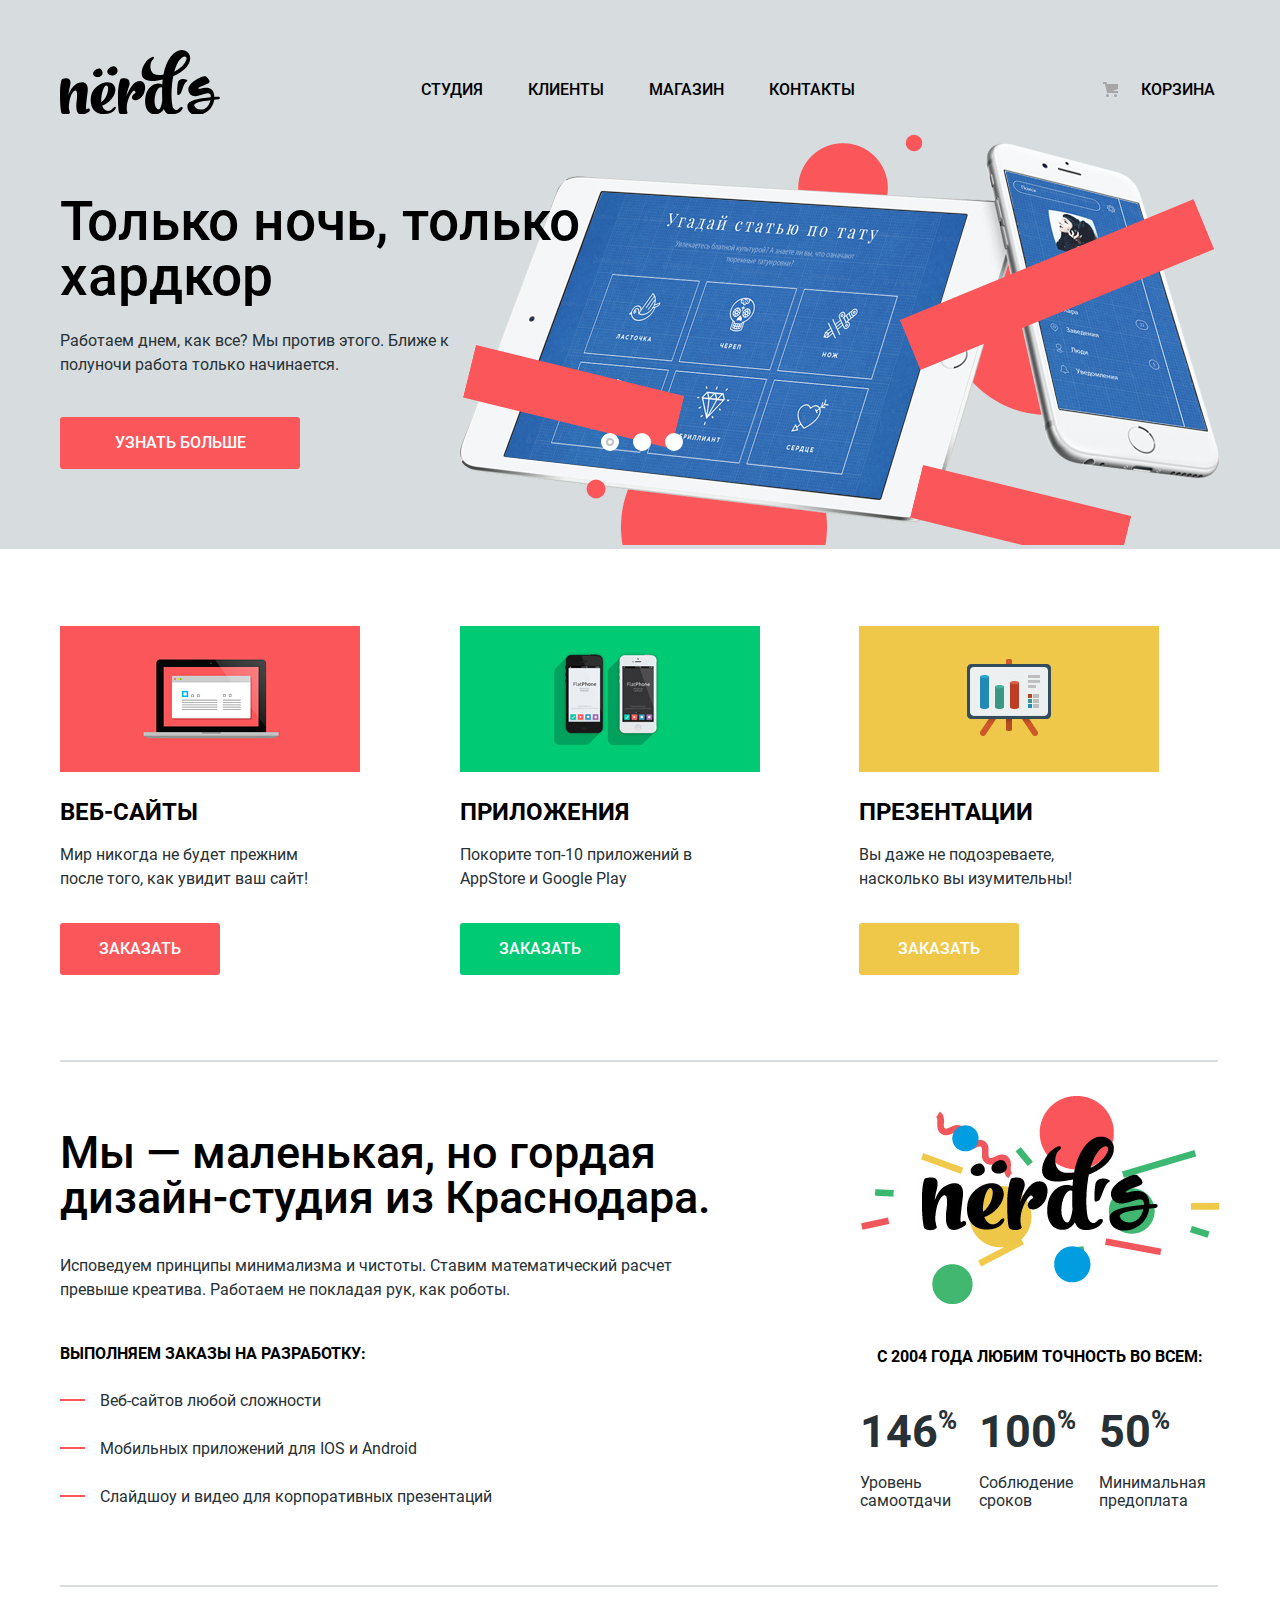
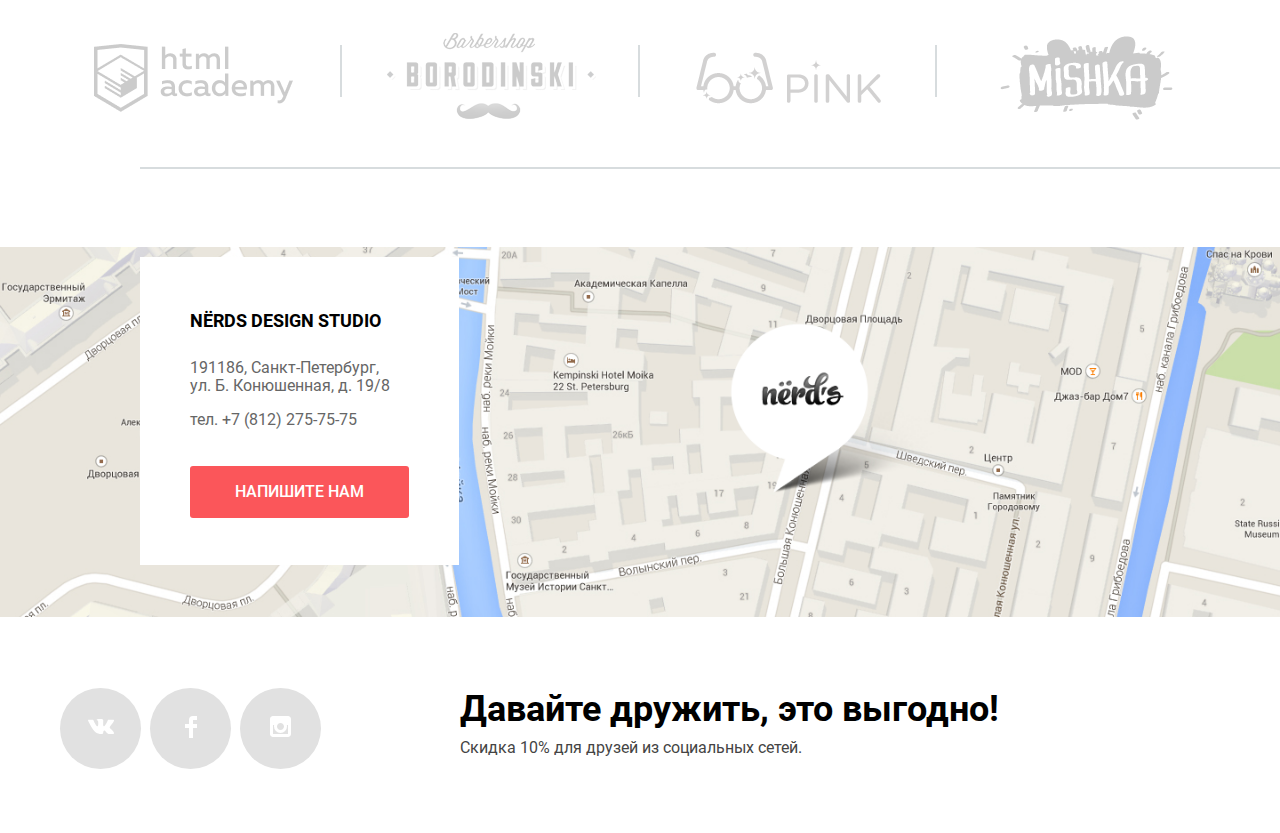
==== index.html @ 42f821b5 "141020" ====
<!DOCTYPE html>
<html class="page" lang="ru">

<head>
  <meta charset="utf-8">
  <meta name="viewport" content="width=device-width, initial-scale=1">
  <title>HTML Academy: Nerds</title>
  <link href="css/normalize.css" rel="stylesheet">
  <link href="css/style.css" rel="stylesheet">
</head>

<body>
  <div class="page-body">
    <header class="main-header">
      <nav class="main-navigation">
        <a class="logo">
          <svg width="160" height="66" xmlns="http://www.w3.org/2000/svg">
            <g>
              <title>background</title>
              <rect fill="none" id="canvas_background" height="402" width="582" y="-1" x="-1" />
            </g>
            <g>
              <title>Layer 1</title>
              <path id="svg_1" fill="black"
                d="m48.031,24.783c3.651,3.974 11.616,0.375 9.031,-4.922c-1.726,-3.556 -4.312,-2.731 -6.158,-1.82c-3.696,1.779 -4.395,5.047 -2.873,6.742zm-5.926,-2.781c2.376,4.866 -4.937,8.171 -8.292,4.521c-1.398,-1.555 -0.755,-4.56 2.636,-6.193c1.697,-0.836 4.073,-1.596 5.656,1.672zm115.831,28.372c-1.221,0.1592 -2.494,0.2685 -3.715,0.3734l-0.042,0.0036l0,0.056c-2.415,17.364 -26.188,20.231 -26.779,6.599c-0.269,-6.167 11.593,-7.95 23.398,-9.088c0.209,-5.4068 -3.565,-4.1946 -8.15,-2.7221c-4.819,1.5478 -10.533,3.3831 -13.458,-1.8789c-5.019,-9.025 14.632,-17.938 16.728,-16.102c6.353,5.5616 3.482,6.5913 -1.191,8.2674l-0.188,0.0676c-9.49,3.41 -5.791,4.107 -4.511,3.726c7.569,-2.253 14.366,-1.04 14.312,8.317c0.615,-0.0511 1.217,-0.0905 1.814,-0.1296l0,0c0.653,-0.0427 1.298,-0.085 1.943,-0.1414c2.306,-0.215 2.467,2.435 -0.161,2.652zm-7.514,0.756c-9.124,1.028 -17.013,2.436 -16.153,5.355c1.716,5.573 13.577,6.818 16.153,-5.355zm-32.632,-16.9c-0.815,5.65 -0.794,11.651 -0.112,11.688c0.334,0.019 2.304,-0.346 2.939,-1.507c0.609,-1.1176 1.177,-2.6567 1.771,-4.27l0,-0.0001l0,0l0,-0.0001l0,-0.0001l0,-0.0001l0,-0.0001c1.198,-3.2498 2.507,-6.8008 4.495,-7.8165c2.842,-1.451 -8.088,-5.045 -9.093,1.906zm-88.907,28.436c-7.919,5.338 -14.219,4.159 -12.212,-10.848c1.45,-10.904 -0.948,-11.521 -3.122,-9.442c-2.845,2.697 -4.628,9.723 -4.684,16.412c0.25823,1.6071 0.59328,3.2009 1.004,4.776c0.334,1.63 -4.907,3.315 -7.974,1.011c-1.058,-0.785 -1.895,-8.71 -1.895,-19.444c0,-8.824 1.171,-14.895 2.23,-15.175c8.029,-2.191 9.312,1.348 7.583,7.981c-0.68763,2.5973 -1.15429,5.2481 -1.395,7.924c1.673,-4.664 4.071,-8.485 6.803,-10.173c7.416,-4.664 13.605,-2.473 12.434,6.801c-2.007,16.58 -2.174,18.827 -0.39,17.535c2.231,-1.574 3.68,1.238 1.618,2.642zm12.883,2.476c5.41,0.619 11.041,-1.068 13.216,-4.552c1.839,-2.923 0.334,-3.935 -1.785,-1.575c-4.46,5.116 -9.088,2.811 -11.039,-2.36l0.502,-0.168c9.422,-3.766 15.332,-13.994 11.597,-19.783c-5.131,-7.981 -21.188,-0.844 -23.196,10.341c-1.84,10.341 2.955,17.254 10.705,18.097zm-0.389,-11.97c5.855,-4.159 7.806,-13.32 6.189,-15.905c-1.728,-2.697 -5.074,1.517 -6.245,11.746c-0.111,1.461 -0.111,2.865 0.056,4.159zm35.748,-2.121c2.063,-0.675 4.369,-2.552 5.966,-5.059c0.447,-0.703 0.823,-1.335 1.339,-2.98c-0.0625,0.1991 -0.0385,0.1084 0.0209,-0.1167c0.1079,-0.409 0.333,-1.2618 0.3691,-1.6243c0,-0.056 0.056,-0.339 0.112,-0.449c1.225,-6.857 -3.011,-10.736 -8.867,-7.813c-3.289,1.629 -7.359,7.813 -9.812,14.501c0.613,-3.598 1.672,-7.026 2.843,-10.399c2.007,-5.957 -1.728,-8.992 -8.14,-7.249c-1.06,0.281 -3.011,8.093 -3.011,16.917c0,10.734 0.558,16.916 1.617,17.704c3.066,2.36 8.53,0.618 7.973,-0.956c-0.2161,-0.5979 -0.3796,-1.1986 -0.5424,-1.7967l-0.0156,-0.0573c0,-0.169 0,-0.338 -0.055,-0.506c-1.061,-6.971 3.011,-16.635 6.356,-19.221c0.892,-0.731 2.118,-0.225 2.286,1.686c-2.732,1.349 -3.624,3.71 -3.624,4.721c0,2.754 2.787,3.428 5.185,2.698z"
                clip-rule="evenodd" fill-rule="evenodd" />
              <path id="svg_2" fill="black"
                d="m113.207,27.161c-0.481,2.4929 -0.853,5.0056 -1.115,7.531c-1.059,10.06 -0.612,18.996 0.613,22.986c0.726,2.137 3.457,4.946 6.078,2.023c2.843,-3.203 5.967,-1.349 2.174,2.416c-2.34,2.305 -6.689,3.878 -11.039,3.428c-3.123,-0.393 -5.018,-2.415 -6.134,-5.505c-0.444,0.898 -0.947,1.685 -1.56,2.302c-2.119,2.193 -4.6851,3.43 -7.9741,3.092c-6.637,-0.73 -10.538,-7.923 -8.699,-18.153c1.952,-10.791 11.3191,-14.725 16.7281,-11.857c0.112,-1.349 0.223,-2.699 0.335,-4.104c0.027,-0.1405 0.041,-0.281 0.055,-0.4215c0.014,-0.1405 0.027,-0.281 0.055,-0.4215c-1.645,0.3617 -3.3,0.6805 -4.9621,0.956c-23.975,3.99 -15.722,-15.569 -9.868,-20.683c6.6361,-5.733 7.36,-1.855 5.297,-0.562c-3.68,2.36 -5.297,15.905 5.241,15.905c1.7291,0 3.3461,-0.112 4.9621,-0.281c3.291,-18.322 13.271,-27.203 21.356,-24.28c8.976,3.26 8.029,17.535 -11.543,25.629zm-10.928,24.393c-0.224,-3.542 -0.224,-7.532 -0.167,-11.636c0,-0.2604 0.015,-0.5206 0.029,-0.7731c0.014,-0.2381 0.027,-0.4695 0.027,-0.6879c-3.3461,-1.518 -6.6351,3.653 -7.4731,10.792c-0.946,8.373 2.7881,12.813 4.908,10.791c1.6171,-1.631 2.4531,-6.803 2.6761,-8.486zm24.086,-43.165c-1.784,-2.642 -8.307,0.562 -12.098,14.332c9.535,-4.554 13.326,-12.422 12.098,-14.332z"
                clip-rule="evenodd" fill-rule="evenodd" />
            </g>
          </svg>
        </a>
        <ul class="site-navigation">
          <li>
            <a href="#" class="main-menu-items current-page">Студия</a>
          </li>
          <li>
            <a href="" class="main-menu-items">Клиенты</a>
          </li>
          <li>
            <a href="inner.html" class="main-menu-items">Магазин</a>
          </li>
          <li>
            <a href="" class="main-menu-items">Контакты</a>
          </li>
          <li>
            <a href="" class="main-menu-items cart">Корзина</a>
          </li>
        </ul>
      </nav>
    </header>
    <main>
      <div class="main-wrapper">
        <div class="width-wrapper">
          <h1 class="visually-hidden">Дизайн-студия Nerd's</h1>

          <section class="slider">
            <ul class="slider-list">
              <li class="slide expensive">
                <h2 class="visually-hidden">Принципы работы</h2>
                <p class="principles">Долго, дорого, скрупулезно.</p>
                <p class="tagline slide-tagline">Математически выверенный дизайн для&nbsp;вашего&nbsp;сайта&nbsp;или мобильного приложения.</p>
                <a href="" class="about-company-btn">Узнать больше</a>
              </li>
              <li class="slide math">
                <h2 class="visually-hidden">Принципы работы</h2>
                <p class="principles">Любим математику как никто другой</p>
                <p class="tagline slide-tagline">Никакого креатива, только математические формулы для расчета идеальных пропорций</p>
                <a href="" class="about-company-btn">Узнать больше</a>
              </li>
              <li class="slide hardcore slide-current">
                <h2 class="visually-hidden">Принципы работы</h2>
                <p class="principles">Только ночь, только хардкор</p>
                <p class="tagline slide-tagline">Работаем днем, как все? Мы против этого. Ближе к полуночи работа только начинается.</p>
                <a href="" class="about-company-btn">Узнать больше</a>
              </li>
            </ul>
            <div class="slider-controls">
              <button class="current" type="button" aria-label="Первый слайд"></button>
              <button type="button" aria-label="Второй слайд"></button>
              <button type="button" aria-label="Третий слайд"></button>
            </div>
          </section>
          <!-- slider -->

        </div> <!-- width-wrapper -->
      </div> <!-- main-wrapper -->
      <section class="products">
        <h2 class="visually-hidden">Виды работ</h2>
        <ul class="product-list">
          <li class="product-item">
            <img src="img/website-illustration.jpg" height="146" alt="Иллюстрация сайта" class="illustration-width">
            <h3 class="product-type">Веб-сайты</h3>
            <p class="tagline">Мир никогда не будет прежним после&nbsp;того,&nbsp;как увидит ваш сайт!</p>
            <a href="" class="advantage-btn advantage-btn-red">Заказать<span class="visually-hidden">веб-сайт</span></a>
          </li>
          <li class="product-item">
            <img src="img/illustration-application.png" height="146" alt="Иллюстрация приложения" class="illustration-width">
            <h3 class="product-type">Приложения</h3>
            <p class="tagline">Покорите топ-10 приложений в AppStore и Google Play</p>
            <a href="" class="advantage-btn advantage-btn-green">Заказать<span class="visually-hidden">приложение</span></a>
          </li>
          <li class="product-item">
            <img src="img/illustration-presentation.png" height="146" alt="Иллюстрация презентации" class="illustration-width">
            <h3 class="product-type">Презентации</h3>
            <p class="tagline">Вы даже не подозреваете, насколько&nbsp;вы&nbsp;изумительны!</p>
            <a href="" class="advantage-btn advantage-btn-yellow">Заказать<span class="visually-hidden">презентацию</span></a>
          </li>
        </ul>
      </section>
      <section class="width-wrapper">
        <div class="index-columns">
          <div class="small-company">
            <h2 class="visually-hidden">О компании</h2>
            <p class="about-company">Мы — маленькая, но гордая дизайн-студия из Краснодара.</p>
            <p class="values">Исповедуем принципы минимализма и чистоты. Ставим математический расчет превыше креатива. Работаем не покладая рук, как роботы.</p>
            <p class="services">Выполняем заказы на разработку:</p>
            <ul class="tagline-list">
              <li class="tagline tag-items">
                Веб-сайтов любой сложности
              </li>
              <li class="tagline tag-items">
                Мобильных приложений для IOS и Android
              </li>
              <li class="tagline tag-items">
                Слайдшоу и видео для корпоративных презентаций
              </li>
            </ul>
          </div>
          <div class="company-data">
            <img src="img/logo-color-pic.png" width="360" height="208" alt="Логотип Nerds" class="img-item">
            <p class="approach">С 2004 года любим точность во всем:</p>
            <ul class="feature-items">
              <li class="approach-items"><span class="figure">146<span class="percent">%</span></span>Уровень самоотдачи</li>
              <li class="approach-items"><span class="figure">100<span class="percent">%</span></span>Соблюдение сроков</li>
              <li class="approach-items"><span class="figure">50<span class="percent">%</span></span>Минимальная предоплата</li>
            </ul>
          </div>
        </div>
      </section> <!-- width-wrapper -->
      <section class="width-wrapper">
        <ul class="logo-list">
          <li class="logo-item">
            <a href="https://htmlacademy.ru/intensive/htmlcss" class="logo-block"><img src="img/academy-logo-hover.png" width="199" height="68" alt="Логотип HTML Academy"></a>
          </li>
          <li class="logo-item">
            <a href="" class="logo-block"><img src="img/barbershop-hover.png" width="209" height="90" alt="Логотип Barbershop"></a>
          </li>
          <li class="logo-item">
            <a href="" class="logo-block"><img src="img/pink-hover.png" width="185" height="52" alt="Логотип Pink"></a>
          </li>
          <li class="logo-item">
            <a href="" class="logo-block"><img src="img/mishka-hover.png" width="173" height="84" alt="Логотип Mishka"></a>
          </li>
        </ul>
      </section> <!-- width-wrapper -->
      <section class="map">
        <section class="info-box">
          <h2 class="info-box-item">nёrds design studio</h2>
          <p class="info-text">191186, Санкт-Петербург, ул.&nbsp;Б.&nbsp;Конюшенная, д. 19/8</p>
          <a href="tel:+78122757575" class="superphone">тел. +7 (812) 275-75-75</a>
          <a href="" class="write-us-btn">напишите нам</a>
        </section>
        <h2 class="visually-hidden">Как до нас добраться (карта)</h2>
        <img src="img/group-map.png" width="1440" height="416" alt="191186, Санкт-Петербург, ул. Б. Конюшенная ул., дом 19/8">
      </section>
    </main>
    <footer>
      <div class="container-footer">
        <ul class="social-nets">
          <li class="social-button">
            <a href="">
              <span class="visually-hidden">Вконтакте</span>
              <svg width="26" height="15" xmlns="http://www.w3.org/2000/svg">
                <g>
                  <title>background</title>
                  <rect fill="none" id="canvas_background" height="402" width="582" y="-1" x="-1" />
                </g>
                <g>
                  <title>Layer 1</title>
                  <path id="svg_1"
                    d="m16.138,11.51c0.956,-0.309 2.18,2.04 3.483,2.939c0.978,0.681 1.727,0.534 1.727,0.534l3.473,-0.05s1.815,-0.112 0.957,-1.554c-0.071,-0.12 -0.503,-1.069 -2.585,-3.022c-2.177,-2.043 -1.882,-1.712 0.739,-5.244c1.597,-2.153 2.236,-3.468 2.036,-4.028c-0.192,-0.539 -1.365,-0.399 -1.365,-0.399l-3.913,0.027c-0.381,0.001 -0.704,0.119 -0.851,0.515c-0.003,0.004 -0.621,1.666 -1.445,3.079c-1.741,2.989 -2.436,3.148 -2.724,2.961c-0.661,-0.433 -0.494,-1.737 -0.494,-2.664c0,-2.897 0.432,-4.105 -0.846,-4.417c-0.427,-0.104 -0.739,-0.172 -1.828,-0.182c-1.392,-0.021 -2.574,0 -3.244,0.329c-0.445,0.223 -0.786,0.712 -0.579,0.74c0.26,0.035 0.843,0.16 1.155,0.586c0.401,0.552 0.389,1.789 0.389,1.789s0.229,3.411 -0.54,3.834c-0.528,0.29 -1.25,-0.302 -2.803,-3.016c-0.793,-1.388 -1.392,-2.922 -1.392,-2.922s-0.116,-0.285 -0.326,-0.441c-0.25,-0.185 -0.6,-0.244 -0.6,-0.244l-3.714,0.024s-0.558,0.016 -0.763,0.262c-0.182,0.218 -0.015,0.668 -0.015,0.668s2.909,6.881 6.203,10.347c3.02,3.182 6.452,2.971 6.452,2.971l1.555,0s0.469,-0.054 0.709,-0.312c0.224,-0.24 0.214,-0.691 0.214,-0.691s-0.031,-2.109 0.935,-2.419z"
                    fill="#FFF" />
                </g>
              </svg>
            </a>
          </li>
          <li class="social-button">
            <a href="">
              <span class="visually-hidden">Facebook</span>
              <svg width="12" height="22" xmlns="http://www.w3.org/2000/svg">
                <g>
                  <title>background</title>
                  <rect fill="none" id="canvas_background" height="402" width="582" y="-1" x="-1" />
                </g>
                <g>
                  <title>Layer 1</title>
                  <path id="svg_1" d="m12,4l0,-4l-4,0a4,4 0 0 0 -4,4l0,4l-4,0l0,4l4,0l0,10l4,0l0,-10l4,0l0,-4l-4,0l0,-4l4,0z" fill="#FFF" />
                </g>
              </svg>
            </a>
          </li>
          <li class="social-button">
            <a href="" class="social-logo">
              <span class="visually-hidden">Instagram</span>
              <svg width="21" height="21" xmlns="http://www.w3.org/2000/svg">
                <g>
                  <title>background</title>
                  <rect fill="none" id="canvas_background" height="402" width="582" y="-1" x="-1" />
                </g>
                <g>
                  <title>Layer 1</title>
                  <path id="svg_1"
                    d="m18,0l-15,0c-1.65,0 -3,1.35 -3,3l0,15c0,1.65 1.35,3 3,3l15,0c1.65,0 3,-1.35 3,-3l0,-15c0,-1.65 -1.35,-3 -3,-3zm-7.5,7c1.93,0 3.5,1.57 3.5,3.5s-1.57,3.5 -3.5,3.5s-3.5,-1.57 -3.5,-3.5s1.57,-3.5 3.5,-3.5zm7.5,11l-15,0l0,-9l1.181,0a6.504,6.504 0 0 0 -0.181,1.5a6.5,6.5 0 1 0 13,0a6.45,6.45 0 0 0 -0.181,-1.5l1.181,0l0,9zm-7.5,-22l-4,0l0,7l4,0l0,4l0,-11z"
                    fill="#FFF" />
                </g>
              </svg>
            </a>
          </li>
        </ul>
        <div class="promo-taglines">
          <p class="footer-tagline-main">Давайте дружить, это выгодно!</p>
          <p class="footer-promo">Скидка 10% для друзей из социальных сетей.</p>
        </div>
      </div> <!-- container-footer   -->
    </footer>
    <div class="pop-up">
      <button type="button" class="pop-up-close" aria-label="Закрыть"></button>
      <form action="https://echo.htmlacademy.ru" method="post">
        <h2 class="modal-text">Напишите нам</h2>
        <div class="pop-up-container">
          <p class="appointment-item pop-up-block">
            <label for="name" class="pop-up-item">Ваше имя:</label>
            <input type="text" id="name" name="name" placeholder="Имя Фамилия">
          </p>
          <p class="pop-up-block pop-up-email">
            <label for="email" class="pop-up-item">Ваш e-mail:</label>
            <input type="email" id="email" name="email" placeholder="email@example.com">
          </p>
          <p class="pop-up-block pop-up-text">
            <label for="letter" class="pop-up-item">Текст письма:</label>
            <textarea id="letter" name="letter" placeholder="В свободной форме" rows="5" cols="5"></textarea>
          </p>
        </div>
        <button type="submit" class="send-btn">Отправить</button>
      </form>
    </div>
  </div> <!-- class="page-body" -->
</body>

</html>
---- css/style.css ----
@font-face {
  font-family: 'Roboto';
  font-style: normal;
  font-weight: 400;
  src:
    /* local('Roboto'), */
    url('../fonts/roboto.woff2') format('woff2'),
    url('../fonts/roboto.woff') format('woff');
}

@font-face {
  font-family: 'Roboto';
  font-style: normal;
  font-weight: 500;
  src:
    /* local('Roboto Medium'), */
    url('../fonts/robotomedium.woff2') format('woff2'),
    url('../fonts/robotomedium.woff') format('woff');
}

@font-face {
  font-family: 'Roboto';
  font-style: normal;
  font-weight: 700;
  src:
    /* local('Roboto Bold'), */
    url('../fonts/robotobold.woff2') format('woff2'),
    url('../fonts/robotobold.woff') format('woff');
}

:root {
  --basic-red: #FB565A;
  --red: #E74246;
  --dark-red: #D7373B;
  --basic-green: #00CA74;
  --green: #00BC6C;
  --dark-green: #00AA62;
  --basic-yellow: #EFC84A;
  --yellow: #EAB534;
  --dark-yellow: #E5A722;
  --white: #FFFFFF;
  --black: #000000;
  --antracit: #283136;
  --basic-grey: #EEEEEE;
  --grey: #DFDFDF;
  --basic-grey: #D7DCDE;
  --dark-grey: #D5D5D5;
  --telegrey: #888888;
  --light-grey: #E1E1E1;
  --silver: #B4B9BB;
  --super-grey: #DBDBDB;
  --dark-blue: #444444;
  --perlamutr: #A6A6A6;
  --mouse-grey: #666666;
  --blue-elise: #f1f1f1;
  --aluminium: #ababab;
  --light-telegrey: #cfcfcf;
}

body {
  min-width: 1280px;
  margin: 0;
  padding: 0;
  font-family: "Roboto", "Arial", sans-serif;
  font-size: 16px;
  line-height: 18px;
  color: var(--black);
  background-color: var(--white);
}

a {
  text-decoration: none;
}

img {
  max-width: 100%;
  height: auto;
}

.page-body {
  min-height: 100%;
  display: grid;
  grid-template-rows: min-content 1fr min-content;
  align-content: start;
}

.main-header {
  background-color: var(--basic-grey);
}

.main-navigation {
  display: grid;
  grid-template-columns: 160px 1fr;
  column-gap: 201px;
  margin-left: auto;
  margin-right: auto;
  margin-top: 49px;
  margin-bottom: 0px;
  max-width: 1160px;
}

.logo {
  width: 160px;
  height: 65px;
}

.logo:active path {
  fill: var(--perlamutr);
}

.logo-item:hover path {
  fill: var(--black);
}

.logo-item:active path {
  fill: var(--perlamutr);
}

.site-navigation {
  list-style: none;
  display: flex;
  padding: 0px;
  margin: 0px;
}

.inner-main-header {
  background-color: var(--basic-grey);
  margin: 0px;
  padding: 0px;
}

.main-menu-items {
  font-size: 16px;
  line-height: 30px;
  text-transform: uppercase;
  font-weight: 500;
  display: block;
  color: var(--black);
}

.main-menu-items:hover {
  font-size: 16px;
  line-height: 30px;
  text-transform: uppercase;
  font-weight: 500;
  color: var(--basic-red);
}

.main-menu-items:active {
  font-size: 16px;
  line-height: 30px;
  text-transform: uppercase;
  font-weight: 500;
  opacity: 0.3;
}

.main-menu-current: {
  font-size: 16px;
  line-height: 30px;
  text-transform: uppercase;
  font-weight: 500;
  border-bottom: 2px solid var(--basic-red);
}

.current-page {
  position: relative;
}

.current-page::after {
  position: absolute;
  background-color: var(--basic-red);
  display: block;
  content: "";
  width: 100%;
  height: 2px;
  bottom: -13px;
  left: 0px;
  display: block;
}

.about-company-btn {
  text-align: center;
  display: inline-block;
  width: 240px;
  height: 100%;
  text-transform: uppercase;
  color: var(--white);
  background: var(--basic-red);
  border-radius: 3px;
  margin-bottom: 80px;
  box-sizing: border-box;
  padding-top: 17px;
  padding-bottom: 17px;
  font-weight: 500;
  vertical-align: baseline;
}

.about-company-btn:hover {
  background: var(--red);
}

.about-company-btn:active {
  background: var(--dark-red);
}

.main-wrapper {
  background-color: var(--basic-grey);
  margin-top: 0px;
}

.width-wrapper {
  margin-left: auto;
  margin-right: auto;
  max-width: 1160px;
}

.products {
  max-width: 1160px;
  margin-left: auto;
  margin-right: auto;
  margin-top: 0px;
  padding-top: 77px;
}

.product-list {
  display: grid;
  grid-template-columns: 1fr 1fr 1fr;
  list-style: none;
  column-gap: 39px;
  padding: 0px;
  margin: 0px;
}

.product-item {
  display: flex;
  flex-direction: column;
  max-width: 300px;
  margin: 0px;
  padding: 0px;
}

.advantage-btn {
  display: inline-block;
  width: 160px;
  height: 100%;
  text-align: center;
  text-transform: uppercase;
  border-radius: 3px;
  color: var(--white);
  margin-top: 32px;
  box-sizing: border-box;
  padding-top: 17px;
  padding-bottom: 17px;
  font-weight: 500;
  vertical-align: baseline;
}

.advantage-btn-red {
  background: var(--basic-red);
}

.advantage-btn-red:hover {
  background: var(--red);
}

.advantage-btn-red:active {
  background: var(--dark-red);
}

.advantage-btn-green {
  background: var(--basic-green);
}

.advantage-btn-green:hover {
  background: var(--green);
}

.advantage-btn-green:active {
  background: var(--dark-green);
}

.advantage-btn-yellow {
  background: var(--basic-yellow);
}

.advantage-btn-yellow:hover {
  background: var(--yellow);
}

.advantage-btn-yellow:active {
  background: var(--dark-yellow);
}

.social-button {
  width: 81px;
  height: 81px;
  background-color: var(--light-grey);
  border-radius: 50%;
  display: flex;
  justify-content: center;
  align-items: center;
}

.social-button:hover {
  background: var(--red);
}

.social-button:active {
  background: var(--dark-red);
}

.social-button:active path {
  fill: var(--basic-grey);
}

.close-btn {
  background: var(--basic-red);
  opacity: 0.6;
}

.close-btn:hover {
  background: var(--basic-red);
}

.close-btn:active {
  background: var(--basic-red);
  opacity: 0.3;
}

.appointment-item input {
  background-color: var(--white);
  border: 2px solid var(--basic-grey);
  border-radius: 3px;
}

.appointment-item input:hover {
  border-color: var(--silver);
}

.appointment-item input:focus {
  border-color: var(--black);
}

.appointment-item input:invalid {
  border-color: var(--red);
  color: var(--red);
}

.filter-btn {
  background-color: var(--basic-grey);
  border-radius: 3px;
  display: inline-block;
  width: 260px;
  height: 100%;
  margin-top: 27px;
  border-radius: 3px;
  font-weight: 500;
  font-size: 16px;
  line-height: 18px;
  text-transform: uppercase;
  border: none;
  vertical-align: baseline;
    padding-bottom: 17px;
      padding-top: 17px;
}

.filter-btn:hover {
  background-color: var(--grey);
  border-radius: 3px;
}

.filter-btn:active {
  background-color: var(--dark-grey);
  border-radius: 3px;
  opacity: 0.3;
}

.filter-item {
  font-size: 16px;
  line-height: 20px;
  color: var(--antracit);
  opacity: 0.6;
  display: none;
}

.filter-item:hover {
  color: var(--antracit);
}

.filter-item:invalid {
  color: var(--antracit);
  opacity: 0.3;
}

.pagination-list {
  list-style: none;
  display: flex;
  width: 443px;
  padding-top: 0px;
  padding-bottom: 0px;
  padding-left: 0px;
  padding-right: 0px;
  margin-bottom: 0px;
  margin-top: 50px;
}

.pagination-item-current {
  background-color: var(--white);
  border: 3px solid var(--super-grey);
  border-radius: 3px;
  display: inline-block;
  width: 50px;
  height: 100%;
  margin-right: 11px;
  color: var(--black);
  text-align: center;
  box-sizing: border-box;
  padding-top: 14px;
  padding-bottom: 14px;
  font-weight: 500;
  vertical-align: baseline;
}

.pagination-item {
  background-color: var(--basic-grey);
  border-radius: 3px;
  display: inline-block;
  width: 50px;
  height: 100%;
  margin-right: 11px;
  color: var(--black);
  text-align: center;
  box-sizing: border-box;
  padding-top: 17px;
  padding-bottom: 17px;
  font-weight: 500;
  vertical-align: baseline;
}

.pagination-item-next {
  background-color: var(--basic-grey);
  border-radius: 3px;
  display: inline-block;
  height: 100%;
  width: 260px;
  color: var(--black);
  text-align: center;
  box-sizing: border-box;
  padding-top: 17px;
  padding-bottom: 17px;
  text-transform: uppercase;
  font-weight: 500;
  vertical-align: baseline;
}

.pagination-item-next:hover {
  background-color: var(--grey);
  border-radius: 3px;
}

.pagination-item-next:active {
  background-color: var(--dark-grey);
  border-radius: 3px;
  opacity: 0.3;
}

.pagination-item:hover {
  background-color: var(--grey);
  border-radius: 3px;
}

.pagination-item:active {
  background-color: var(--dark-grey);
  border-radius: 3px;
  opacity: 0.3;
}

.sort-by {
  list-style: none;
  display: flex;
  padding: 0px;
  margin-top: 0;
  width: 760px;
}

.sort-by li:nth-of-type(2) {
  margin-left: 266px;
  margin-right: 25px;
}

.sort-by li:nth-of-type(3) {
  margin-right: 25px;
}

.sorting {
  display: inline-block;
  font-weight: bold;
  font-size: 18px;
  line-height: 30px;
  text-transform: uppercase;
  /* width: 134px; */
  margin: 0px;
  padding: 0px;
  vertical-align: top;
}

.sort-by-item {
  font-size: 14px;
  line-height: 18px;
  text-transform: uppercase;
  opacity: 0.3;
  display: inline-block;
  vertical-align: baseline;
}

.sort-by-item:hover {
  opacity: 0.6;
}

.sort-by-item:active {
  opacity: 1.0;
}

.current-sort {
  opacity: 1.0;
}

.visually-hidden {
  display: none;
}

.principles {
  padding-top: 80px;
  margin-top: 0px;
  margin-bottom: 0;
  font-weight: 500;
  font-size: 55px;
  line-height: 55px;
  max-width: 520px;
}

.tagline {
  color: var(--antracit);
  font-size: 16px;
  line-height: 24px;
  margin: 0px;
  padding: 0px;
  max-width: 420px;
}

.slide-tagline {
  padding-top: 25px;
  padding-bottom: 40px;
}

.product-type {
  font-weight: bold;
  font-size: 24px;
  line-height: 30px;
  text-transform: uppercase;
  margin-top: 25px;
  margin-bottom: 16px;
  margin-left: 0;
  margin-right: 0;
}

.about-company {
  font-weight: 500;
  font-size: 45px;
  line-height: 45px;
  margin-top: 155px;
  margin-bottom: 34px;
  position: relative;
}

.about-company::before {
  position: absolute;
  background-color: var(--basic-grey);
  display: block;
  content: "";
  width: 1158px;
  height: 2px;
  top: -70px;
  left: 0px;
}

.img-item {
  margin-top: 121px;
}

.services {
  font-weight: bold;
  font-size: 16px;
  line-height: 24px;
  text-transform: uppercase;
  margin-top: 40px;
  margin-bottom: 23px;
}

.approach {
  font-weight: bold;
  font-size: 16px;
  line-height: 24px;
  text-transform: uppercase;
  text-align: center;
}

.figure {
  font-weight: bold;
  font-size: 45px;
  line-height: 64px;
  margin-bottom: 10px;
}

.percent {
  font-weight: bold;
  font-size: 26px;
  line-height: 40px;
}

.footer-tagline-inner {
  font-weight: bold;
  font-size: 36px;
  line-height: 36px;
  margin-top: 85px;
  margin-bottom: 10px;
}

.footer-tagline-main {
  font-weight: bold;
  font-size: 36px;
  line-height: 36px;
  margin-top: 70px;
  margin-bottom: 10px;
}

.footer-promo {
  color: var(--dark-blue);
  font-size: 16px;
  line-height: 22px;
  margin-bottom: 74px;
  margin-top: 0px;
  padding: 0px;
}

.header-item {
  font-weight: 500;
  font-size: 55px;
  line-height: 55px;
  margin-left: 208px;
  margin-top: 80px;
  margin-bottom: 108px;
  max-width: 1160px;
}

.filter-name {
  font-weight: bold;
  font-size: 18px;
  line-height: 30px;
  text-transform: uppercase;
  padding-left: 0px;
  margin-bottom: 13px;
}

.cart {
  position: relative;
}

.cart::before {
  content: url("../img/cart-icon.svg");
  position: absolute;
  width: 15px;
  height: 15px;
  top: 2px;
  right: 97px;
}

.index-columns {
  display: grid;
  list-style: none;
  column-gap: 149px;
  grid-template-columns: 651px 360px;
}

.approach {
  font-weight: bold;
  font-size: 16px;
  line-height: 24px;
  text-transform: uppercase;
  text-align: center;
  margin-top: 37px;
  margin-bottom: 31px;
}

.feature-items {
  display: grid;
  grid-template-columns: 119px 120px 1fr;
  list-style: none;
  padding: 0px;
  margin: 0px;
}

.approach-items {
  display: flex;
  flex-direction: column;
  text-align: left;
  color: var(--antracit);
  font-size: 16px;
  line-height: 18px;
  padding: 0px;
  margin: 0px;
}

.percent {
  vertical-align: top;
}

.tagline-list {
  list-style: none;
}

.tag-items {
  margin-bottom: 24px;
  position: relative;
}

.tag-items::before {
  position: absolute;
  background-color: var(--basic-red);
  display: block;
  content: "";
  width: 25px;
  height: 2px;
  top: 10px;
  left: -40px;
}

.tagline-list:last-child {
  margin-bottom: 121px;
}

.logo-list {
  list-style: none;
  display: flex;
  flex-wrap: wrap;
  justify-content: space-between;
  padding: 0px;
  margin: 0px;
}

.logo-item {
  width: 23%;
  height: 100px;
  display: flex;
  justify-content: center;
  align-items: center;
  position: relative;
}

.logo-block {
  opacity: 0.2;
}

.logo-block:hover {
  opacity: 1;
}

.logo-block:active {
  opacity: 0.1;
}

.logo-item::after {
  position: absolute;
  background-color: var(--basic-grey);
  display: block;
  content: "";
  width: 52px;
  height: 2px;
  top: 40px;
  right: -40px;
  transform: rotate(-90deg);
}

.logo-item:last-of-type::after {
  display: none;
}

.logo-item:first-child::before {
  position: absolute;
  background-color: var(--basic-grey);
  display: block;
  content: "";
  width: 1158px;
  height: 2px;
  top: -45px;
  left: 0px;
}

.container-footer {
  display: grid;
  grid-template-columns: 261px 1fr;
  column-gap: 139px;
  margin-left: auto;
  margin-right: auto;
  max-width: 1160px;
  align-items: center;
}

.social-nets {
  display: flex;
  list-style: none;
  justify-content: space-between;
  padding: 0px;
  margin-top: 20px;
}

.slider-list {
  list-style: none;
  margin: 0;
  padding: 0;
}

.slider {
  position: relative;
}



.page-catalog {
  display: grid;
  grid-template-columns: 260px 1fr;
  column-gap: 140px;
  margin-left: auto;
  margin-right: auto;
  padding-top: 57px;
  max-width: 1160px;
  margin-bottom: : 0px;
  padding-bottom: 0px;
}

.catalog-results {
  display: flex;
  flex-direction: column;
  padding: 0px;
  margin: 0px;
}

.catalog-list {
  list-style: none;
  display: grid;
  grid-template-columns: 360px 360px;
  column-gap: 38px;
  row-gap: 66px;
  padding-top: 69px;
  padding-left: 0px;
  padding-right: 0px;
  padding-bottom: 0px;
  margin: 0px;
  width: 760px;
  height: auto;
}

/* .catalog-image {
  display: block;
  height: 100%;
   width: auto;
  position: relative;
} */
.catalog-block {
  /* display: none; */
  position: absolute;
  bottom: 0px;
  left: 0px;
  width: 360px;
  height: 231px;
  background-color: var(--basic-grey);
  border-radius: 3px;
}

.catalog-item {
  background-color: var(--basic-extra-light);
  box-shadow: 0 0 10px rgba(0, 0, 0, 0.1);
  display: block;
  height: 100%;
   width: auto;
  position: relative;
}

.catalog-item::before {
  position: absolute;
  content: url("../img/browser.svg");
  top: -40px;
  right: 0px;
  opacity: 0.12;
}

.catalog-item:hover::before {
  opacity: 1.0;
}

.range-item {
  margin: 0;
  padding: 0;
  border: none;
}

.range-filter {
  width: 260px;
  margin-top: 49px;
}

.range-item legend {
  font-size: 18px;
  line-height: 24px;
  text-transform: uppercase;
  font-weight: 700;
}

.range-controls {
  position: relative;
  height: 41px;
  margin-bottom: 15px;
  padding-top: 39px;
  padding-right: 20px;
  padding-left: 20px;
  background-color: var(--blue-elise);
  border-radius: 5px;
}

.scale {
  height: 2px;
  background: var(--basic-grey);
}

.bar {
  width: 70%;
  height: 2px;
  background: var(--basic-green);
}

.toggle {
  position: absolute;
  top: 31px;
  left: 0;
  width: 4px;
  height: 4px;
  padding: 0;
  border: 8px solid var(--white);
  background-color: var(--aluminium);
  border-radius: 50%;
  box-shadow: 0 2px 1px 0 var(--light-telegrey);
  cursor: pointer;
}

.toggle-min {
  left: 18px;
}

.toggle-max {
  left: 160px;
}

.price-controls {
  display: flex;
  justify-content: space-between;
}

.price-controls label {
  text-transform: uppercase;
  font-family: "Roboto", "Arial", sans-serif;
  font-size: 16px;
  line-height: 22px;
}

.price-controls input {
  width: 60px;
  padding: 10px;
  margin-left: 10px;
  text-align: center;
  color: #283136;
  border: none;
  border-radius: 5px;
  background: var(--blue-elise);
  font-family: inherit;
  font-size: inherit;
  line-height: 22px;
}

.filter-list {
  list-style: none;
  font-size: 16px;
  line-height: 19px;
  padding: 0px;
  margin: 0px;
}

.filter-list-radio {
  display: flex;
  flex-direction: column;
  justify-content: space-between;
  width: 190px;
  padding: 0px;
  margin: 0px;
}

.filter-list-checkbox {
  display: flex;
  flex-direction: column;
  justify-content: space-between;
  width: 190px;
  padding: 0px;
  margin: 0px;
}

.filter-option {
  font-size: 16px;
  line-height: 19px;
  color: var(--antracit);
  padding-left: 36px;
  margin-bottom: 22px;
}

.filter-rubber {
  margin-bottom: 15px;
}

.filter-option label {
  position: relative;
  display: block;
  cursor: pointer;
}

.filter-input-checkbox+label::before {
  content: url("../img/checkbox-off.svg");
  position: absolute;
  top: -2px;
  left: -35px;
  width: 23px;
  height: 23px;
}

.filter-input-checkbox:checked+label::before {
  content: url("../img/checkbox-on.svg");
  position: absolute;
  top: -2px;
  left: -35px;
  width: 23px;
  height: 23px;
}

.filter-input-checkbox:checked+label:hover::before {
  content: url("../img/checkbox-on-hover.svg");
  position: absolute;
  top: -2px;
  left: -35px;
  width: 23px;
  height: 23px;
}

.filter-input-checkbox+label:hover::before {
  content: url("../img/checkbox-off-hover.svg");
  position: absolute;
  top: -2px;
  left: -35px;
  width: 23px;
  height: 23px;
}

.filter-input-radio+label::before {
  content: url("../img/radio-off.svg");
  position: absolute;
  top: -2px;
  left: -35px;
  width: 23px;
  height: 23px;
}

.filter-input-radio+label:hover::before {
  content: url("../img/radio-off-hover.svg");
  position: absolute;
  top: -2px;
  left: -35px;
  width: 23px;
  height: 23px;
}

.filter-input-radio:checked+label::before {
  content: url("../img/radio-on.svg");
  position: absolute;
  top: -2px;
  left: -35px;
  width: 23px;
  height: 23px;
}

.filter-input-radio:checked+label:hover::before {
  content: url("../img/radio-on-hover.svg");
  position: absolute;
  top: -2px;
  left: -35px;
  width: 23px;
  height: 23px;
}

.values {
  color: var(--antracit);
  font-size: 16px;
  line-height: 24px;
}

.site-navigation li {
  padding-top: 26px;
}

.site-navigation li:not(:nth-of-type(5)) {
  margin-right: 45px;
}

.site-navigation li:nth-of-type(4) {
  margin-right: 286px;
}

.slider-controls {
  position: absolute;
  bottom: 98px;
  right: 530px;
  z-index: 20;
  display: flex;
  width: 96px;
  justify-content: space-around;
}

.slider-controls button {
  padding: 0;
  width: 18px;
  height: 18px;
  background-color: var(--white);
  border: 2px solid var(--white);
  border-radius: 50%;
  cursor: pointer;
}

.slider-controls .current {
  background-color: var(--white);
  background-image: url("../img/ellipse.svg");
  background-position: center;
  background-repeat: no-repeat;
}

.slide {
  display: none;
}

.slide-current {
  display: block;
  min-width: 1160px;
  background-repeat: no-repeat;
  background-position: top right;
}

.expensive {
  background-color: var(--basic-grey);
  background-image: url("../img/nerds-index-slide1.png");
}

.math {
  background-color: var(--basic-grey);
  background-image: url("../img/nerds-index-slide2.png");
}

.hardcore {
  background-color: var(--basic-grey);
  background-image: url("../img/slide3-hardcore.png");
}

.map {
  margin-top: 117px;
  position: relative;
  max-width: 100%;
  height: auto;
}

.map::before {
  position: absolute;
  background-color: var(--basic-grey);
  display: block;
  content: "";
  width: 1158px;
  height: 2px;
  top: -80px;
  left: 140px;
}

.map-inner-page {
  margin-top: 62px;
  margin-left: 0px;
  position: relative;
  max-width: 100%;
  height: auto;
}

.illustration-width {
  width: 100%;
}

.info-box {
  position: absolute;
  background-color: var(--white);
  width: 319px;
  height: 308px;
  left: 140px;
  bottom: 56px;
}

.info-box-item {
  font-weight: bold;
  font-size: 18px;
  line-height: 30px;
  text-transform: uppercase;
  margin-left: 50px;
  margin-top: 49px;
  padding: 0px;
}

.info-text {
  margin-top: 23px;
  margin-left: 50px;
  font-size: 16px;
  line-height: 18px;
  color: var(--mouse-grey);
}

.superphone {
  margin-top: 20px;
  margin-left: 50px;
  font-size: 16px;
  line-height: 18px;
  color: var(--mouse-grey);
}

.write-us-btn {
  display: inline-block;
  width: 219px;
  box-sizing: border-box;
  background-color: var(--basic-red);
  border-radius: 3px;
  color: var(--white);
  text-transform: uppercase;
  font-weight: 500;
  font-size: 16px;
  line-height: 18px;
  padding-top: 17px;
  padding-bottom: 17px;
  text-align: center;
  margin-left: 50px;
  margin-top: 37px;
  vertical-align: baseline;
}

fieldset {
  border: 0 none;
  padding: 0px;
  margin: 0px;
}

.filter-block {
  margin-top: 54px;
}

.filter-features {
  margin-top: 30px;
}

.icon-down {
  margin-left: 47px;
}

.icon-up-grey {
  margin-left: 18px;
}

.pop-up {
  display: none;
  position: fixed;
  bottom: 80px;
  left: 240px;
  background-color: var(--white);
  width: 960px;
  height: 590px;
  box-shadow: 0 0 10px rgba(0, 0, 0, 0.1);
}

.modal-text {
  font-weight: bold;
  font-size: 45px;
  line-height: 53px;
  margin-left: 100px;
  margin-top: 60px;
}

.pop-up label {
  font-size: 16px;
  line-height: 18px;
  font-weight: bold;
}

.pop-up-container {
  margin-left: 100px;
  display: flex;
  flex-wrap: wrap;
  max-width: 761px;
  height: auto;
}

.pop-up-block {
  display: flex;
  flex-direction: column;
}

.pop-up-block input[type="text"],
.pop-up-block input[type="email"] {
  box-sizing: border-box;
  width: 360px;
  padding-top: 15px;
  padding-bottom: 17px;
  padding-left: 15px;
  font-size: 16px;
  line-height: 18px;
  color: var(--dark-blue);
  opacity: 0.5;
  border: 2px solid var(--basic-grey);
  border-radius: 3%;
}

.pop-up-block input[type="text"]:hover {
  border: 2px solid var(--silver);
}

.pop-up-block input[type="text"]:focus {
  border: 2px solid var(--black);
  color: var(--black);
  opacity: 1;
}

.pop-up-block input[type="email"]:invalid {
  border: 2px solid var(--red);
  color: var(--red);
}

.pop-up-email {
  margin-left: 35px;
}

.pop-up-item {
  margin-bottom: 10px;
}

.pop-up-text {
  width: 100%;
  margin-top: 20px;
}

.pop-up-block textarea {
  box-sizing: border-box;
  width: 760px;
  height: 118px;
  padding-top: 15px;
  padding-left: 15px;
  font-size: 16px;
  line-height: 18px;
  color: var(--dark-blue);
  opacity: 0.5;
  border: 2px solid var(--basic-grey);
  border-radius: 2%;
}

.send-btn {
  text-align: center;
  display: inline-block;
  padding: auto;
  width: 259px;
  height: 50px;
  text-transform: uppercase;
  color: var(--white);
  background: var(--basic-red);
  border-radius: 3px;
  margin-bottom: 80px;
  box-sizing: border-box;
  margin-left: 100px;
  margin-top: 32px;
  border: none;
  vertical-align: baseline;
}

.pop-up-close {
  position: absolute;
  top: 70px;
  right: 90px;
  width: 21px;
  height: 21px;
  border: 0;
  cursor: pointer;
  background-color: var(--white);
}

.pop-up-close::before,
.pop-up-close::after {
  content: "";
  position: absolute;
  top: 10px;
  left: 0px;
  width: 26px;
  height: 4px;
  background-color: var(--basic-red);
  opacity: 30%;
}

.pop-up-close::before {
  transform: rotate(45deg);
}

.pop-up-close::after {
  transform: rotate(-45deg);
}

.pop-up-close:hover:before {
  opacity: 100%;
  background-color: var(--basic-red);
}

.pop-up-close:hover:after {
  opacity: 100%;
  background-color: var(--basic-red);
}

.pop-up-close:active:before {
  opacity: 15%;
  background-color: var(--basic-red);
}

.pop-up-close:active:after {
  opacity: 15%;
  background-color: var(--basic-red);
}



.catalog-header {
  text-transform: uppercase;
  color: var(--black);
  font-size: 18px;
  line-height: 30px;
  font-weight: bold;
  margin-left: 135px;
  margin-top: 30px;
}

.catalog-header:hover {
  color: var(--basic-red);
}

.catalog-header:active {
  color: var(--black);
  opacity: 40%;
}

.catalog-text {
  font-size: 16px;
  line-height: 18px;
  color: var(----mouse-grey);
  text-align: center;
  max-width: 255px;
  margin-left: auto;
  margin-right: auto;
  margin-bottom: 33px;
  margin-top: 20px;
}

.catalog-price {
  display: inline-block;
  width: 200px;
  text-align: center;
  text-transform: uppercase;
  border-radius: 3px;
  color: var(--white);
  box-sizing: border-box;
  padding-top: 17px;
  padding-bottom: 17px;
  font-weight: 500;
  background-color: var(--basic-red);
  margin-left: 80px;
  vertical-align: baseline;
}

.catalog-price:hover {
  background: var(--red);
}

.catalog-price:active {
  background: var(--dark-red);
}

.icon-opacity:hover path {
  fill: var(--perlamutr);
}

.icon-opacity:active path {
  fill: var(--black);
}
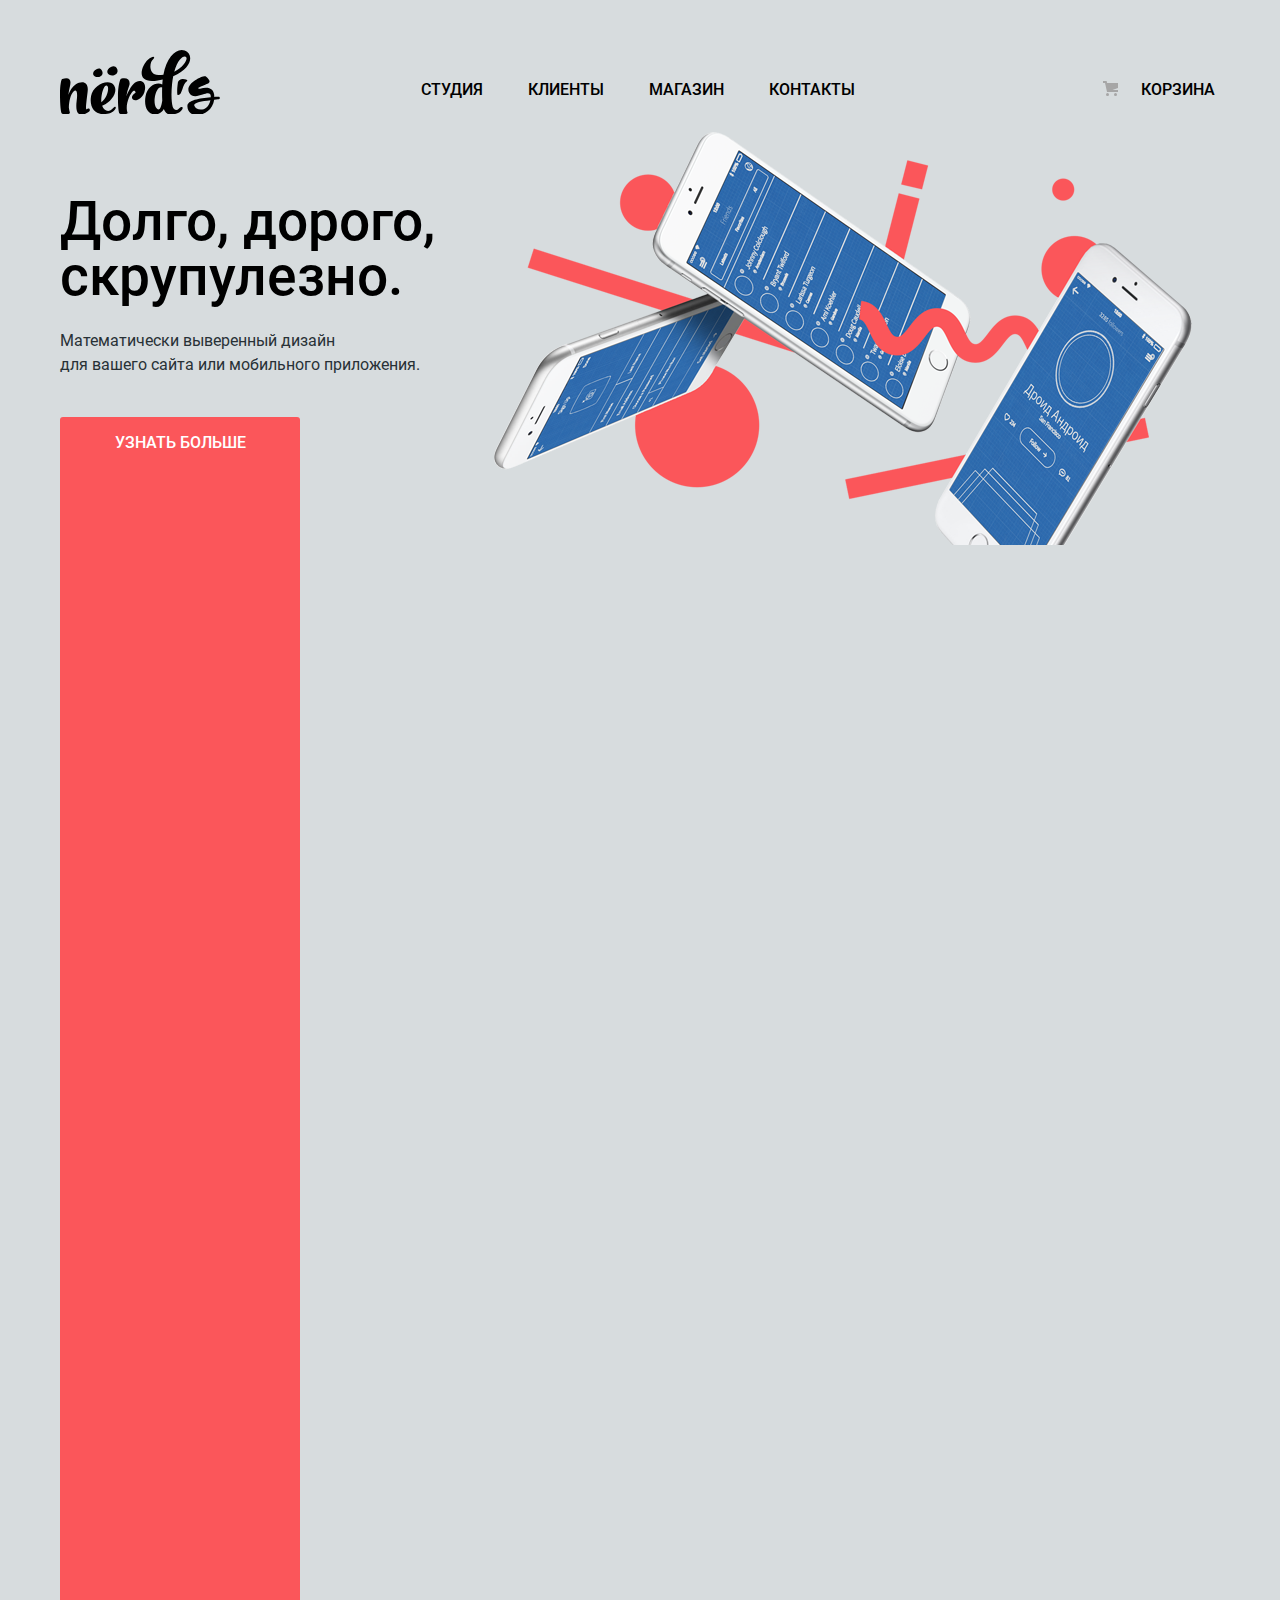
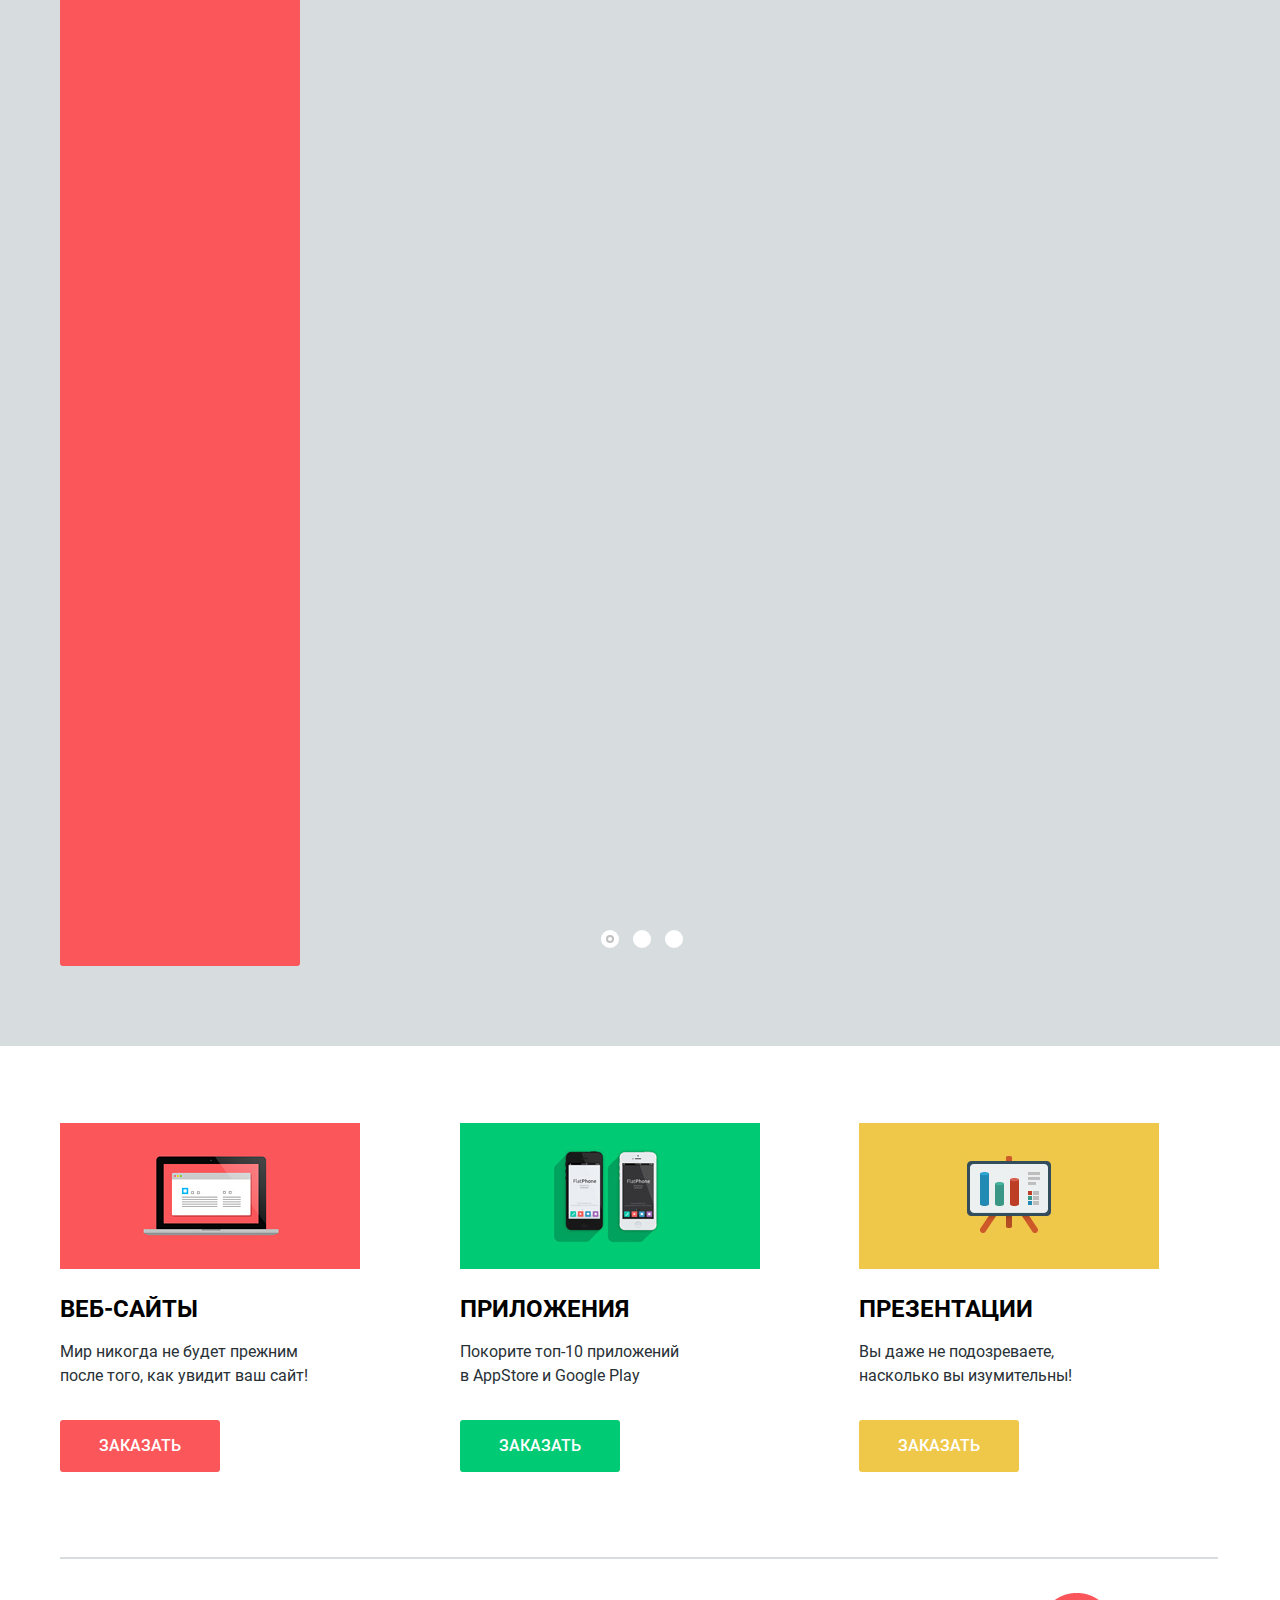
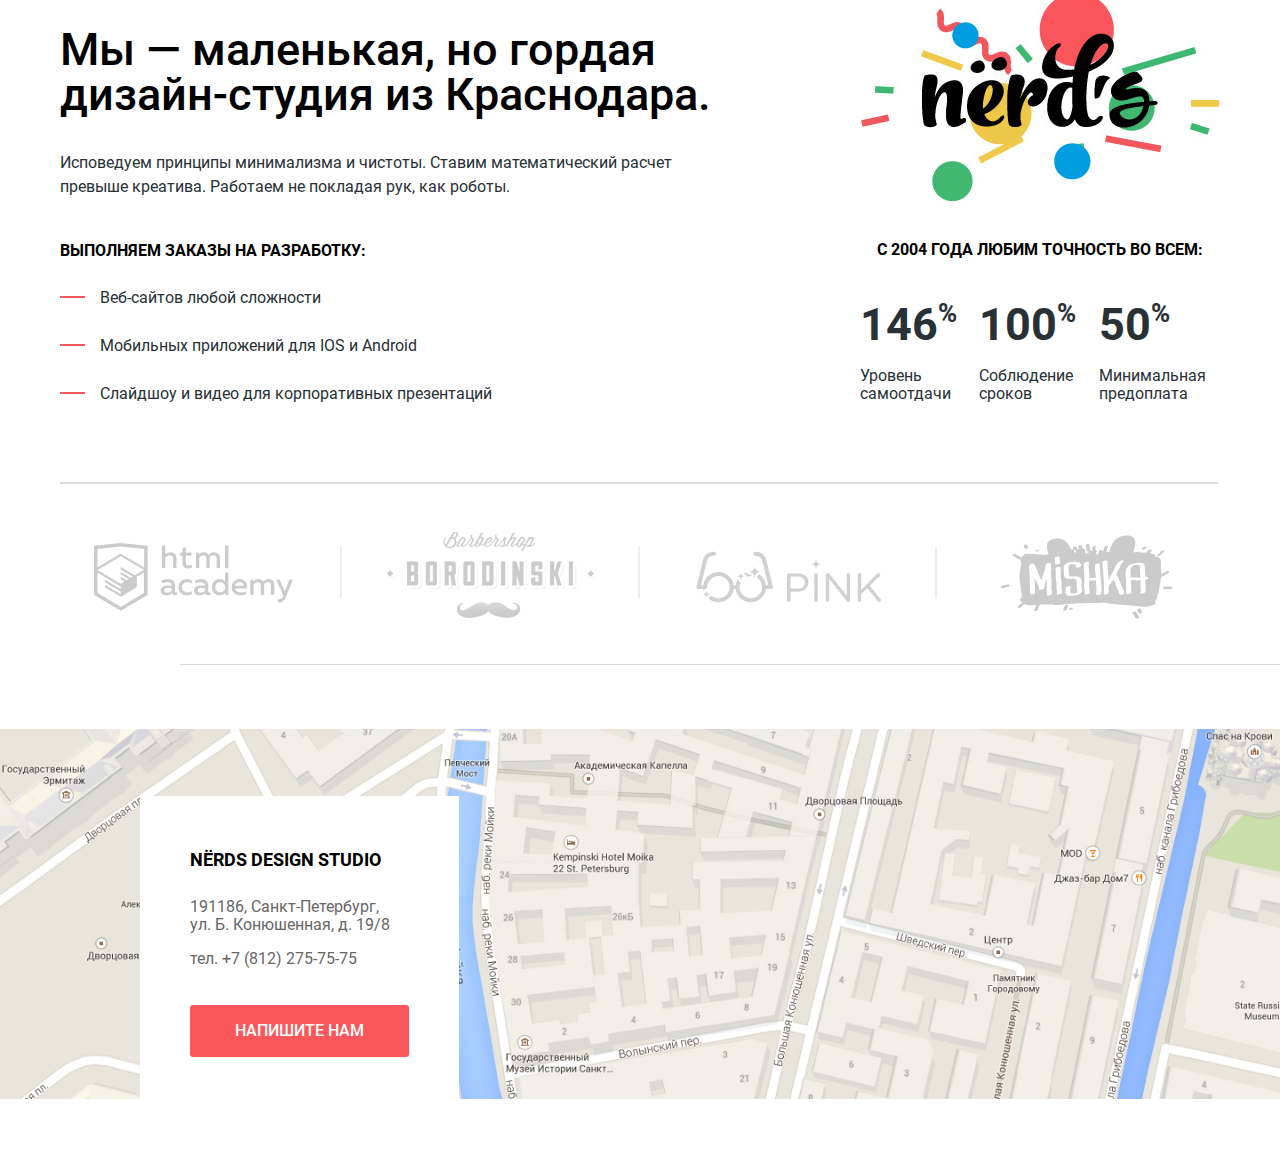
==== commit c1795b0f: "271020" ====
--- a/index.html
+++ b/index.html
@@ -1,4 +1,4 @@
-<!DOCTYPE html>
+<!DOCTYPE>
 <html class="page" lang="ru">
 
 <head>
@@ -13,7 +13,7 @@
   <div class="page-body">
     <header class="main-header">
       <nav class="main-navigation">
-        <a class="logo">
+        <a class="logo" aria-label="Логотип">
           <svg width="160" height="66" xmlns="http://www.w3.org/2000/svg">
             <g>
               <title>background</title>
@@ -32,7 +32,7 @@
         </a>
         <ul class="site-navigation">
           <li>
-            <a href="#" class="main-menu-items current-page">Студия</a>
+            <a href="" class="main-menu-items current-page">Студия</a>
           </li>
           <li>
             <a href="" class="main-menu-items">Клиенты</a>
@@ -56,7 +56,7 @@
 
           <section class="slider">
             <ul class="slider-list">
-              <li class="slide expensive">
+              <li class="slide expensive slide-current">
                 <h2 class="visually-hidden">Принципы работы</h2>
                 <p class="principles">Долго, дорого, скрупулезно.</p>
                 <p class="tagline slide-tagline">Математически выверенный дизайн для&nbsp;вашего&nbsp;сайта&nbsp;или мобильного приложения.</p>
@@ -68,7 +68,7 @@
                 <p class="tagline slide-tagline">Никакого креатива, только математические формулы для расчета идеальных пропорций</p>
                 <a href="" class="about-company-btn">Узнать больше</a>
               </li>
-              <li class="slide hardcore slide-current">
+              <li class="slide hardcore">
                 <h2 class="visually-hidden">Принципы работы</h2>
                 <p class="principles">Только ночь, только хардкор</p>
                 <p class="tagline slide-tagline">Работаем днем, как все? Мы против этого. Ближе к полуночи работа только начинается.</p>
@@ -89,19 +89,19 @@
         <h2 class="visually-hidden">Виды работ</h2>
         <ul class="product-list">
           <li class="product-item">
-            <img src="img/website-illustration.jpg" height="146" alt="Иллюстрация сайта" class="illustration-width">
+            <img src="img/website-illustration.jpg" height="146" width="300" alt="Иллюстрация сайта" class="illustration-width">
             <h3 class="product-type">Веб-сайты</h3>
             <p class="tagline">Мир никогда не будет прежним после&nbsp;того,&nbsp;как увидит ваш сайт!</p>
             <a href="" class="advantage-btn advantage-btn-red">Заказать<span class="visually-hidden">веб-сайт</span></a>
           </li>
           <li class="product-item">
-            <img src="img/illustration-application.png" height="146" alt="Иллюстрация приложения" class="illustration-width">
+            <img src="img/illustration-application.png" height="146" width="300" alt="Иллюстрация приложения" class="illustration-width">
             <h3 class="product-type">Приложения</h3>
-            <p class="tagline">Покорите топ-10 приложений в AppStore и Google Play</p>
+            <p class="top-ten">Покорите топ-10 приложений в AppStore и Google Play</p>
             <a href="" class="advantage-btn advantage-btn-green">Заказать<span class="visually-hidden">приложение</span></a>
           </li>
           <li class="product-item">
-            <img src="img/illustration-presentation.png" height="146" alt="Иллюстрация презентации" class="illustration-width">
+            <img src="img/illustration-presentation.png" height="146" width="300" alt="Иллюстрация презентации" class="illustration-width">
             <h3 class="product-type">Презентации</h3>
             <p class="tagline">Вы даже не подозреваете, насколько&nbsp;вы&nbsp;изумительны!</p>
             <a href="" class="advantage-btn advantage-btn-yellow">Заказать<span class="visually-hidden">презентацию</span></a>
@@ -159,10 +159,13 @@
           <h2 class="info-box-item">nёrds design studio</h2>
           <p class="info-text">191186, Санкт-Петербург, ул.&nbsp;Б.&nbsp;Конюшенная, д. 19/8</p>
           <a href="tel:+78122757575" class="superphone">тел. +7 (812) 275-75-75</a>
-          <a href="" class="write-us-btn">напишите нам</a>
+          <a class="write-us-btn" href="">напишите нам</a>
         </section>
         <h2 class="visually-hidden">Как до нас добраться (карта)</h2>
-        <img src="img/group-map.png" width="1440" height="416" alt="191186, Санкт-Петербург, ул. Б. Конюшенная ул., дом 19/8">
+        <img class="map-hidden" src="img/group-map.jpg" width="100%" height="416" alt="191186, Санкт-Петербург, ул. Б. Конюшенная ул., дом 19/8">
+        <iframe class="map-visual"
+          src="https://www.google.com/maps/embed?pb=!1m18!1m12!1m3!1d1998.6037872533277!2d30.320858716096975!3d59.93871648187614!2m3!1f0!2f0!3f0!3m2!1i1024!2i768!4f13.1!3m3!1m2!1s0x4696310fca145cc1%3A0x42b32648d8238007!2z0JHQvtC70YzRiNCw0Y8g0JrQvtC90Y7RiNC10L3QvdCw0Y8g0YPQuy4sIDE5LzgsINCh0LDQvdC60YIt0J_QtdGC0LXRgNCx0YPRgNCzLCAxOTExODY!5e0!3m2!1sru!2sru!4v1602941479708!5m2!1sru!2sru"
+          width="100%" height="416" frameborder="0" style="border:0;" allowfullscreen="" aria-hidden="false" tabindex="0"></iframe>
       </section>
     </main>
     <footer>
@@ -226,16 +229,16 @@
     </footer>
     <div class="pop-up">
       <button type="button" class="pop-up-close" aria-label="Закрыть"></button>
-      <form action="https://echo.htmlacademy.ru" method="post">
+      <form action="https://echo.htmlacademy.ru" method="post" class="popup-form">
         <h2 class="modal-text">Напишите нам</h2>
         <div class="pop-up-container">
           <p class="appointment-item pop-up-block">
             <label for="name" class="pop-up-item">Ваше имя:</label>
-            <input type="text" id="name" name="name" placeholder="Имя Фамилия">
+            <input class="input-name" type="text" id="name" name="name" placeholder="Имя Фамилия">
           </p>
           <p class="pop-up-block pop-up-email">
             <label for="email" class="pop-up-item">Ваш e-mail:</label>
-            <input type="email" id="email" name="email" placeholder="email@example.com">
+            <input type="email" id="email" name="email" placeholder="email@example.com" class="email-input">
           </p>
           <p class="pop-up-block pop-up-text">
             <label for="letter" class="pop-up-item">Текст письма:</label>
@@ -246,6 +249,9 @@
       </form>
     </div>
   </div> <!-- class="page-body" -->
+  <script src="js/popup.js">
+
+  </script>
 </body>
 
 </html>--- a/css/style.css
+++ b/css/style.css
@@ -121,6 +121,7 @@
   display: flex;
   padding: 0px;
   margin: 0px;
+  flex-wrap: wrap;
 }
 
 .inner-main-header {
@@ -175,7 +176,6 @@
   height: 2px;
   bottom: -13px;
   left: 0px;
-  display: block;
 }
 
 .about-company-btn {
@@ -192,7 +192,7 @@
   padding-top: 17px;
   padding-bottom: 17px;
   font-weight: 500;
-  vertical-align: baseline;
+  vertical-align: middle;
 }
 
 .about-company-btn:hover {
@@ -252,7 +252,7 @@
   padding-top: 17px;
   padding-bottom: 17px;
   font-weight: 500;
-  vertical-align: baseline;
+  vertical-align: middle;
 }
 
 .advantage-btn-red {
@@ -346,6 +346,11 @@
   color: var(--red);
 }
 
+.filter {
+  cursor: pointer;
+}
+
+
 .filter-btn {
   background-color: var(--basic-grey);
   border-radius: 3px;
@@ -359,9 +364,10 @@
   line-height: 18px;
   text-transform: uppercase;
   border: none;
-  vertical-align: baseline;
+  vertical-align: middle;
     padding-bottom: 17px;
       padding-top: 17px;
+      cursor: pointer;
 }
 
 .filter-btn:hover {
@@ -390,6 +396,10 @@
 .filter-item:invalid {
   color: var(--antracit);
   opacity: 0.3;
+}
+
+.pagination {
+  display: flex;
 }
 
 .pagination-list {
@@ -409,7 +419,7 @@
   border: 3px solid var(--super-grey);
   border-radius: 3px;
   display: inline-block;
-  width: 50px;
+  min-width: 50px;
   height: 100%;
   margin-right: 11px;
   color: var(--black);
@@ -418,14 +428,14 @@
   padding-top: 14px;
   padding-bottom: 14px;
   font-weight: 500;
-  vertical-align: baseline;
+  vertical-align: middle;
 }
 
 .pagination-item {
   background-color: var(--basic-grey);
   border-radius: 3px;
   display: inline-block;
-  width: 50px;
+  min-width: 50px;
   height: 100%;
   margin-right: 11px;
   color: var(--black);
@@ -434,7 +444,7 @@
   padding-top: 17px;
   padding-bottom: 17px;
   font-weight: 500;
-  vertical-align: baseline;
+  vertical-align: middle;
 }
 
 .pagination-item-next {
@@ -442,7 +452,7 @@
   border-radius: 3px;
   display: inline-block;
   height: 100%;
-  width: 260px;
+  min-width: 260px;
   color: var(--black);
   text-align: center;
   box-sizing: border-box;
@@ -450,7 +460,7 @@
   padding-bottom: 17px;
   text-transform: uppercase;
   font-weight: 500;
-  vertical-align: baseline;
+  vertical-align: middle;
 }
 
 .pagination-item-next:hover {
@@ -478,6 +488,7 @@
 .sort-by {
   list-style: none;
   display: flex;
+  flex-wrap: wrap;
   padding: 0px;
   margin-top: 0;
   width: 760px;
@@ -498,7 +509,6 @@
   font-size: 18px;
   line-height: 30px;
   text-transform: uppercase;
-  /* width: 134px; */
   margin: 0px;
   padding: 0px;
   vertical-align: top;
@@ -510,7 +520,7 @@
   text-transform: uppercase;
   opacity: 0.3;
   display: inline-block;
-  vertical-align: baseline;
+  vertical-align: middle;
 }
 
 .sort-by-item:hover {
@@ -548,6 +558,15 @@
   max-width: 420px;
 }
 
+.top-ten {
+  color: var(--antracit);
+  font-size: 16px;
+  line-height: 24px;
+  margin: 0px;
+  padding: 0px;
+  max-width: 230px;
+}
+
 .slide-tagline {
   padding-top: 25px;
   padding-bottom: 40px;
@@ -630,7 +649,7 @@
   font-weight: bold;
   font-size: 36px;
   line-height: 36px;
-  margin-top: 70px;
+  margin-top: 75px;
   margin-bottom: 10px;
 }
 
@@ -671,7 +690,7 @@
   position: absolute;
   width: 15px;
   height: 15px;
-  top: 2px;
+  top: 6px;
   right: 97px;
 }
 
@@ -775,8 +794,8 @@
   display: block;
   content: "";
   width: 52px;
-  height: 2px;
-  top: 40px;
+  height: 1px;
+  top: 45px;
   right: -40px;
   transform: rotate(-90deg);
 }
@@ -860,21 +879,15 @@
   height: auto;
 }
 
-/* .catalog-image {
-  display: block;
-  height: 100%;
-   width: auto;
-  position: relative;
-} */
 .catalog-block {
-  /* display: none; */
   position: absolute;
   bottom: 0px;
   left: 0px;
-  width: 360px;
-  height: 231px;
+  min-width: 360px;
+  min-height: 231px;
   background-color: var(--basic-grey);
   border-radius: 3px;
+  display: none;
 }
 
 .catalog-item {
@@ -882,8 +895,12 @@
   box-shadow: 0 0 10px rgba(0, 0, 0, 0.1);
   display: block;
   height: 100%;
-   width: auto;
+  width: auto;
   position: relative;
+}
+
+.catalog-item:hover .catalog-block {
+  display: block;
 }
 
 .catalog-item::before {
@@ -896,6 +913,14 @@
 
 .catalog-item:hover::before {
   opacity: 1.0;
+}
+
+.min-price {
+  cursor: pointer;
+}
+
+.max-price {
+    cursor: pointer;
 }
 
 .range-item {
@@ -963,6 +988,7 @@
 .price-controls {
   display: flex;
   justify-content: space-between;
+  cursor: pointer;
 }
 
 .price-controls label {
@@ -1102,6 +1128,24 @@
   height: 23px;
 }
 
+.filter-input-radio+label:disabled::before {
+  content: url("../img/radio-off-disabled.svg");
+  position: absolute;
+  top: -2px;
+  left: -35px;
+  width: 23px;
+  height: 23px;
+}
+
+.filter-input-checkbox+label:disabled::before {
+  content: url("../img/checkbox-off-disabled.svg");
+  position: absolute;
+  top: -2px;
+  left: -35px;
+  width: 23px;
+  height: 23px;
+}
+
 .values {
   color: var(--antracit);
   font-size: 16px;
@@ -1176,8 +1220,13 @@
 .map {
   margin-top: 117px;
   position: relative;
-  max-width: 100%;
-  height: auto;
+}
+
+
+.map-hidden {
+  position: absolute;
+z-index: -1;
+top: -15px;
 }
 
 .map::before {
@@ -1186,17 +1235,15 @@
   display: block;
   content: "";
   width: 1158px;
-  height: 2px;
+  height: 1px;
   top: -80px;
-  left: 140px;
+  left: 180px;
 }
 
 .map-inner-page {
   margin-top: 62px;
   margin-left: 0px;
   position: relative;
-  max-width: 100%;
-  height: auto;
 }
 
 .illustration-width {
@@ -1254,7 +1301,7 @@
   text-align: center;
   margin-left: 50px;
   margin-top: 37px;
-  vertical-align: baseline;
+  vertical-align: middle;
 }
 
 fieldset {
@@ -1290,6 +1337,23 @@
   box-shadow: 0 0 10px rgba(0, 0, 0, 0.1);
 }
 
+.modal-show {
+  display: block;
+  position: fixed;
+  bottom: 80px;
+  left: 240px;
+  background-color: var(--white);
+  width: 960px;
+  height: 590px;
+  box-shadow: 0 0 10px rgba(0, 0, 0, 0.1);
+  animation: bounce 0.6s;
+}
+
+.modal-error {
+ animation: shake 0.6s;
+}
+
+
 .modal-text {
   font-weight: bold;
   font-size: 45px;
@@ -1389,7 +1453,7 @@
   margin-left: 100px;
   margin-top: 32px;
   border: none;
-  vertical-align: baseline;
+  vertical-align: middle;
 }
 
 .pop-up-close {
@@ -1489,7 +1553,7 @@
   font-weight: 500;
   background-color: var(--basic-red);
   margin-left: 80px;
-  vertical-align: baseline;
+  vertical-align: middle;
 }
 
 .catalog-price:hover {
@@ -1507,3 +1571,45 @@
 .icon-opacity:active path {
   fill: var(--black);
 }
+
+/* Animations */
+
+@keyframes bounce {
+  0% {
+    transform: translateY(-2000px);
+  }
+
+  70% {
+    transform: translateY(30px);
+  }
+
+  90% {
+    transform: translateY(-10px);
+  }
+
+  100% {
+    transform: translateY(0);
+  }
+}
+
+@keyframes shake {
+  0%,
+  100% {
+    transform: translateX(0);
+  }
+
+  10%,
+  30%,
+  50%,
+  70%,
+  90% {
+    transform: translateX(-10px);
+  }
+
+  20%,
+  40%,
+  60%,
+  80% {
+    transform: translateX(10px);
+  }
+}
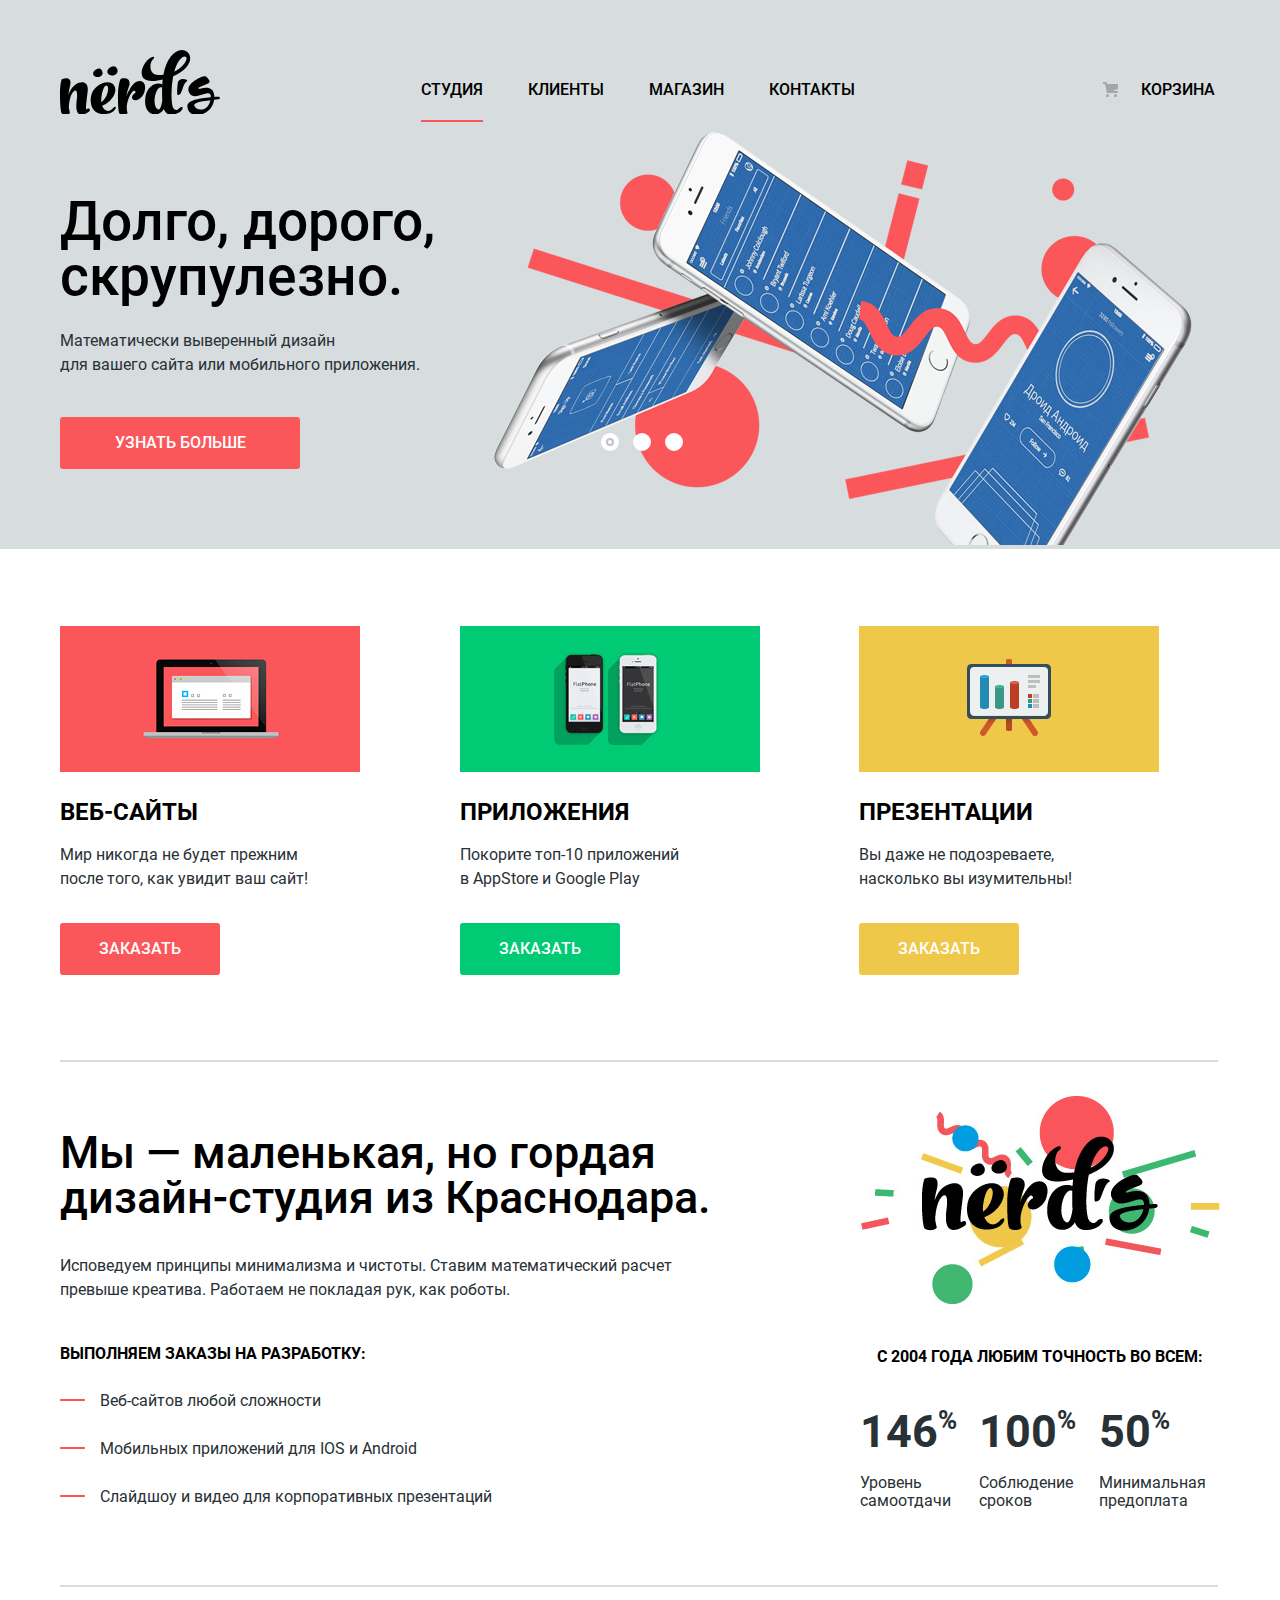
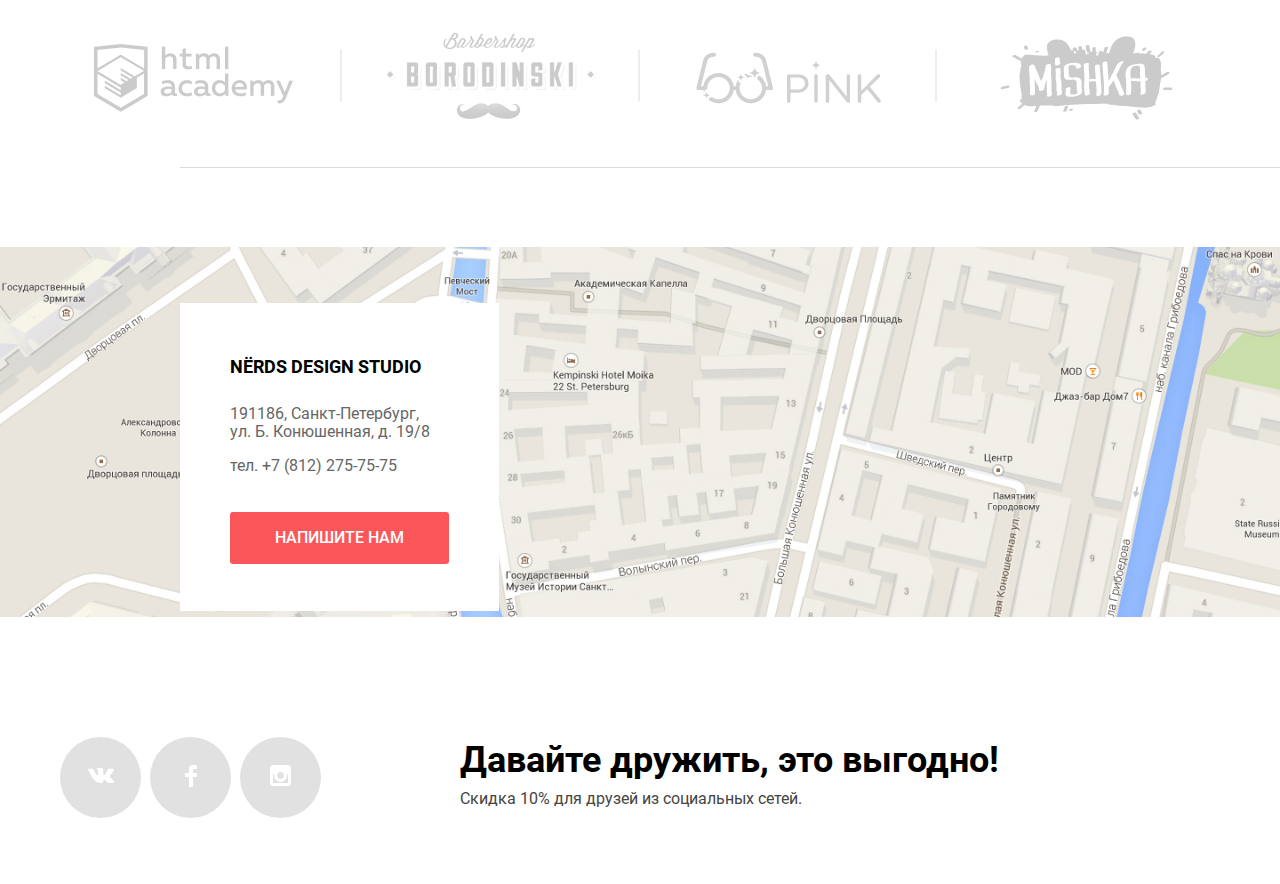
==== commit e42b43c4: "301020" ====
--- a/index.html
+++ b/index.html
@@ -1,4 +1,5 @@
-<!DOCTYPE>
+<!DOCTYPE html>
+
 <html class="page" lang="ru">
 
 <head>
@@ -6,7 +7,7 @@
   <meta name="viewport" content="width=device-width, initial-scale=1">
   <title>HTML Academy: Nerds</title>
   <link href="css/normalize.css" rel="stylesheet">
-  <link href="css/style.css" rel="stylesheet">
+  <link href="css/style.min.css" rel="stylesheet">
 </head>
 
 <body>
@@ -53,7 +54,6 @@
       <div class="main-wrapper">
         <div class="width-wrapper">
           <h1 class="visually-hidden">Дизайн-студия Nerd's</h1>
-
           <section class="slider">
             <ul class="slider-list">
               <li class="slide expensive slide-current">
@@ -80,9 +80,7 @@
               <button type="button" aria-label="Второй слайд"></button>
               <button type="button" aria-label="Третий слайд"></button>
             </div>
-          </section>
-          <!-- slider -->
-
+          </section> <!-- slider -->
         </div> <!-- width-wrapper -->
       </div> <!-- main-wrapper -->
       <section class="products">
@@ -249,8 +247,7 @@
       </form>
     </div>
   </div> <!-- class="page-body" -->
-  <script src="js/popup.js">
-
+  <script src="js/popup.min.js">
   </script>
 </body>
 
--- a/css/style.min.css
+++ b/css/style.min.css
@@ -0,0 +1 @@
+@-webkit-keyframes bounce{0%{transform:translateY(-2000px)}70%{transform:translateY(30px)}90%{transform:translateY(-10px)}to{transform:translateY(0)}}@keyframes bounce{0%{transform:translateY(-2000px)}70%{transform:translateY(30px)}90%{transform:translateY(-10px)}to{transform:translateY(0)}}@-webkit-keyframes shake{0%,to{transform:translateX(0)}10%,30%,50%,70%,90%{transform:translateX(-10px)}20%,40%,60%,80%{transform:translateX(10px)}}@keyframes shake{0%,to{transform:translateX(0)}10%,30%,50%,70%,90%{transform:translateX(-10px)}20%,40%,60%,80%{transform:translateX(10px)}}@font-face{font-family:'Roboto';font-style:normal;font-weight:400;src:url(../fonts/roboto.woff2) format('woff2'),url(../fonts/roboto.woff) format('woff')}@font-face{font-family:'Roboto';font-style:normal;font-weight:500;src:url(../fonts/robotomedium.woff2) format('woff2'),url(../fonts/robotomedium.woff) format('woff')}@font-face{font-family:'Roboto';font-style:normal;font-weight:700;src:url(../fonts/robotobold.woff2) format('woff2'),url(../fonts/robotobold.woff) format('woff')}:root{--basic-red: #FB565A;--red: #E74246;--dark-red: #D7373B;--basic-green: #00CA74;--green: #00BC6C;--dark-green: #00AA62;--basic-yellow: #EFC84A;--yellow: #EAB534;--dark-yellow: #E5A722;--white: #FFFFFF;--black: #000000;--antracit: #283136;--basic-grey: #EEEEEE;--grey: #DFDFDF;--basic-grey: #D7DCDE;--dark-grey: #D5D5D5;--telegrey: #888888;--light-grey: #E1E1E1;--silver: #B4B9BB;--super-grey: #DBDBDB;--dark-blue: #444444;--perlamutr: #A6A6A6;--mouse-grey: #666666;--blue-elise: #f1f1f1;--aluminium: #ababab;--light-telegrey: #cfcfcf}body{min-width:1160px;margin:0;padding:0;font-family:"Roboto","Arial",sans-serif;font-size:16px;line-height:18px;color:var(--black);background-color:var(--white)}a{text-decoration:none}img{max-width:100%;height:auto}.page-body{min-height:100%;display:grid;grid-template-rows:-webkit-min-content 1fr -webkit-min-content;grid-template-rows:min-content 1fr min-content;align-content:start}.main-header{background-color:var(--basic-grey)}.main-navigation{display:grid;grid-template-columns:160px 1fr;-moz-column-gap:201px;column-gap:201px;margin:49px auto 0;max-width:1160px}.logo{width:160px;height:65px}.logo:active path{fill:var(--perlamutr)}.logo-item:hover path{fill:var(--black)}.logo-item:active path{fill:var(--perlamutr)}.site-navigation{list-style:none;display:flex;padding:0;margin:0;flex-wrap:wrap}.inner-main-header{background-color:var(--basic-grey);margin:0;padding:0}.main-menu-items,.main-menu-items:active,.main-menu-items:hover{font-size:16px;line-height:30px;text-transform:uppercase;font-weight:500}.main-menu-items{display:block;color:var(--black)}.main-menu-items:active,.main-menu-items:hover{color:var(--basic-red)}.main-menu-items:active{opacity:.3;color:var(--black)}.current-page{position:relative}.current-page::after{position:absolute;background-color:var(--basic-red);display:block;content:"";width:100%;height:2px;bottom:-17px;left:0;z-index:1}.about-company-btn{text-align:center;display:inline-block;width:240px;text-transform:uppercase;color:var(--white);background:var(--basic-red);border-radius:3px;margin-bottom:80px;box-sizing:border-box;padding-top:17px;padding-bottom:17px;font-weight:500;vertical-align:middle}.about-company-btn:hover{background:var(--red)}.about-company-btn:active{background:var(--dark-red)}.main-wrapper{background-color:var(--basic-grey);margin-top:0}.products,.width-wrapper{margin-left:auto;margin-right:auto;max-width:1160px}.products{margin-top:0;padding-top:77px}.product-list{display:grid;grid-template-columns:1fr 1fr 1fr;list-style:none;-moz-column-gap:39px;column-gap:39px;padding:0;margin:0}.product-item{display:flex;flex-direction:column;max-width:300px;margin:0;padding:0}.advantage-btn{display:inline-block;width:160px;height:100%;text-align:center;text-transform:uppercase;border-radius:3px;color:var(--white);margin-top:32px;box-sizing:border-box;padding-top:17px;padding-bottom:17px;font-weight:500;vertical-align:middle}.advantage-btn-red{background:var(--basic-red)}.advantage-btn-red:hover{background:var(--red)}.advantage-btn-red:active{background:var(--dark-red)}.advantage-btn-green{background:var(--basic-green)}.advantage-btn-green:hover{background:var(--green)}.advantage-btn-green:active{background:var(--dark-green)}.advantage-btn-yellow{background:var(--basic-yellow)}.advantage-btn-yellow:hover{background:var(--yellow)}.advantage-btn-yellow:active{background:var(--dark-yellow)}.social-button{width:81px;height:81px;background-color:var(--light-grey);border-radius:50%;display:flex;justify-content:center;align-items:center}.social-button:hover{background:var(--red)}.social-button:active{background:var(--dark-red)}.social-button:active path{fill:var(--basic-grey)}.close-btn{opacity:.6}.close-btn,.close-btn:active,.close-btn:hover{background:var(--basic-red)}.close-btn:active{opacity:.3}.appointment-item input{background-color:var(--white);border:2px solid var(--basic-grey);border-radius:3px}.appointment-item input:hover{border-color:var(--silver)}.appointment-item input:focus{border-color:var(--black)}.appointment-item input:invalid{border-color:var(--red);color:var(--red)}.filter-btn{background-color:var(--basic-grey);display:inline-block;width:260px;height:100%;margin-top:27px;border-radius:3px;font-weight:500;font-size:16px;line-height:18px;text-transform:uppercase;border:0;vertical-align:middle;padding-bottom:17px;padding-top:17px}.filter-btn:hover{background-color:var(--grey);border-radius:3px}.filter-btn:active{background-color:var(--dark-grey);border-radius:3px;opacity:.3}.filter-item{font-size:16px;line-height:20px;opacity:.6;display:none}.filter-item,.filter-item:hover{color:var(--antracit)}.filter-item:invalid{color:var(--antracit);opacity:.3}.pagination{display:flex}.pagination-list{list-style:none;display:flex;width:443px;padding:0;margin-bottom:0;margin-top:50px}.pagination-item,.pagination-item-current,.pagination-item-next{border-radius:3px;display:inline-block;height:100%;color:var(--black);text-align:center;box-sizing:border-box;font-weight:500;vertical-align:middle}.pagination-item-current{background-color:var(--white);border:3px solid var(--super-grey);min-width:50px;margin-right:11px;padding-top:14px;padding-bottom:14px}.pagination-item,.pagination-item-next{background-color:var(--basic-grey);padding-top:17px;padding-bottom:17px}.pagination-item{min-width:50px;margin-right:11px}.pagination-item-next{min-width:260px;text-transform:uppercase}.pagination-item-next:hover{background-color:var(--grey);border-radius:3px}.pagination-item-next:active{background-color:var(--dark-grey);border-radius:3px;opacity:.3}.pagination-item:hover{background-color:var(--grey);border-radius:3px}.pagination-item:active{background-color:var(--dark-grey);border-radius:3px;opacity:.3}.sort-by{list-style:none;display:flex;flex-wrap:wrap;padding:0;margin-top:0;width:760px}.sort-by li:nth-of-type(2){margin-left:266px;margin-right:25px}.sort-by li:nth-of-type(3){margin-right:25px}.sort-by-item,.sorting{text-transform:uppercase;display:inline-block}.sorting{font-weight:700;font-size:18px;line-height:30px;margin:0;padding:0;vertical-align:top}.sort-by-item{font-size:14px;line-height:18px;opacity:.3;vertical-align:middle}.sort-by-item:hover{opacity:.6}.current-sort,.sort-by-item:active{opacity:1}.visually-hidden{display:none}.principles{padding-top:80px;margin-top:0;margin-bottom:0;font-weight:500;font-size:55px;line-height:55px;max-width:520px}.tagline,.top-ten{color:var(--antracit);font-size:16px;line-height:24px;margin:0;padding:0;max-width:420px}.top-ten{max-width:230px}.slide-tagline{padding-top:25px;padding-bottom:40px}.product-type{font-weight:700;font-size:24px;line-height:30px;text-transform:uppercase;margin:25px 0 16px}.about-company{font-weight:500;font-size:45px;line-height:45px;margin-top:155px;margin-bottom:34px;position:relative}.about-company::before{position:absolute;background-color:var(--basic-grey);display:block;content:"";width:1158px;height:2px;top:-70px;left:0}.img-item{margin-top:121px}.services{font-weight:700;font-size:16px;line-height:24px;text-transform:uppercase;margin-top:40px;margin-bottom:23px}.figure{font-weight:700;font-size:45px;line-height:64px;margin-bottom:10px}.percent{font-weight:700;font-size:26px;line-height:40px}.footer-tagline-inner,.footer-tagline-main{font-weight:700;font-size:36px;line-height:36px;margin-top:65px;margin-bottom:10px}.footer-tagline-main{margin-top:75px}.footer-promo{color:var(--dark-blue);font-size:16px;line-height:22px;margin-bottom:74px;margin-top:0;padding:0}.header-item{font-weight:500;font-size:55px;line-height:55px;margin-left:220px;margin-top:80px;margin-bottom:108px;max-width:1160px}.filter-name{font-weight:700;font-size:18px;line-height:30px;text-transform:uppercase;padding-left:0;margin-bottom:15px}.cart{position:relative}.cart::before{content:url(../img/cart-icon.svg);position:absolute;width:15px;height:15px;top:2px;right:97px}.index-columns{display:grid;list-style:none;-moz-column-gap:149px;column-gap:149px;grid-template-columns:651px 360px}.approach{font-weight:700;font-size:16px;line-height:24px;text-transform:uppercase;text-align:center;margin-top:37px;margin-bottom:31px}.feature-items{display:grid;grid-template-columns:119px 120px 1fr;list-style:none;padding:0;margin:0}.approach-items{display:flex;flex-direction:column;text-align:left;color:var(--antracit);font-size:16px;line-height:18px;padding:0;margin:0}.percent{vertical-align:top}.tagline-list{list-style:none}.tag-items{margin-bottom:24px;position:relative}.tag-items::before{position:absolute;background-color:var(--basic-red);display:block;content:"";width:25px;height:2px;top:10px;left:-40px}.tagline-list:last-child{margin-bottom:121px}.logo-list{list-style:none;display:flex;flex-wrap:wrap;justify-content:space-between;padding:0;margin:0}.logo-item{width:23%;height:100px;display:flex;justify-content:center;align-items:center;position:relative}.logo-block{opacity:.2}.logo-block:hover{opacity:1}.logo-block:active{opacity:.1}.logo-item::after{position:absolute;background-color:var(--basic-grey);display:block;content:"";width:52px;height:1px;top:45px;right:-40px;transform:rotate(-90deg)}.logo-item:last-of-type::after{display:none}.logo-item:first-child::before{position:absolute;background-color:var(--basic-grey);display:block;content:"";width:1158px;height:2px;top:-45px;left:0}.container-footer{display:grid;grid-template-columns:261px 1fr;-moz-column-gap:139px;column-gap:139px;margin-left:auto;margin-right:auto;max-width:1160px;align-items:center}.social-nets{display:flex;list-style:none;justify-content:space-between;padding:0;margin-top:20px}.slider-list{list-style:none;margin:0;padding:0}.slider{position:relative}.page-catalog{display:grid;grid-template-columns:260px 1fr;-moz-column-gap:140px;column-gap:140px;margin-left:auto;margin-right:auto;padding-top:57px;max-width:1160px;margin-bottom:0;padding-bottom:0}.catalog-results{display:flex;flex-direction:column;padding:0;margin:0}.catalog-list{list-style:none;display:grid;grid-template-columns:360px 360px;-moz-column-gap:38px;column-gap:38px;row-gap:66px;padding:69px 0 0;margin:0;width:760px;height:auto}.catalog-block{position:absolute;bottom:0;left:0;width:100%;background-color:var(--basic-grey);border-radius:3px;display:none}.catalog-item{background-color:var(--basic-extra-light);box-shadow:0 0 10px rgba(0,0,0,.1);display:block;height:100%;width:auto;position:relative}.catalog-item:hover .catalog-block{display:block}.catalog-item::before{position:absolute;content:url(../img/browser.svg);top:-40px;right:0;opacity:.12}.catalog-item:hover::before{opacity:1}.range-item{margin:0;padding:0;border:0}.range-filter{width:260px;margin-top:49px}.range-item legend{font-size:18px;line-height:24px;text-transform:uppercase;font-weight:700}.range-controls{position:relative;height:41px;margin-bottom:15px;padding-top:39px;padding-right:20px;padding-left:20px;background-color:var(--blue-elise);border-radius:5px}.scale{height:2px;background:var(--basic-grey)}.bar{width:70%;height:2px;background:var(--basic-green)}.toggle{position:absolute;top:31px;left:0;width:13px;height:13px;padding:0;color:var(--aluminium);border:9px solid var(--white);border-radius:50%;box-shadow:0 2px 1px 0 var(--light-telegrey);cursor:pointer}.toggle-min{left:18px}.toggle-max{left:160px}.price-controls{display:flex;justify-content:space-between}.price-controls label{text-transform:uppercase;font-family:"Roboto","Arial",sans-serif;font-size:16px;line-height:22px}.price-controls input{width:60px;padding:10px;margin-left:10px;text-align:center;color:#283136;border:0;border-radius:5px;background:var(--blue-elise);font-family:inherit;font-size:inherit;line-height:22px}.filter-list{list-style:none;font-size:16px;line-height:19px;padding:0;margin:0}.filter-list-checkbox,.filter-list-radio{display:flex;flex-direction:column;justify-content:space-between;width:190px;padding:0;margin:0}.filter-option{font-size:16px;line-height:19px;color:var(--antracit);padding-left:36px;margin-bottom:22px}.filter-rubber{margin-bottom:15px}.filter-option label{position:relative;display:block}.filter-input-checkbox+label::before{content:url(../img/checkbox-off.svg);position:absolute;top:-2px;left:-35px;width:23px;height:23px}.filter-input-checkbox:checked+label::before,.filter-input-checkbox:checked+label:hover::before{content:url(../img/checkbox-on.svg);position:absolute;top:-2px;left:-35px;width:23px;height:23px}.filter-input-checkbox:checked+label:hover::before{content:url(../img/checkbox-on-hover.svg)}.filter-input-checkbox+label:hover::before{content:url(../img/checkbox-off-hover.svg);position:absolute;top:-2px;left:-35px;width:23px;height:23px}.filter-input-radio+label::before,.filter-input-radio+label:hover::before{content:url(../img/radio-off.svg);position:absolute;top:-2px;left:-35px;width:23px;height:23px}.filter-input-radio+label:hover::before{content:url(../img/radio-off-hover.svg)}.filter-input-radio:checked+label::before,.filter-input-radio:checked+label:hover::before{content:url(../img/radio-on.svg);position:absolute;top:-2px;left:-35px;width:23px;height:23px}.filter-input-radio:checked+label:hover::before{content:url(../img/radio-on-hover.svg)}.filter-input-checkbox+label:disabled::before,.filter-input-radio+label:disabled::before{content:url(../img/radio-off-disabled.svg);position:absolute;top:-2px;left:-35px;width:23px;height:23px}.filter-input-checkbox+label:disabled::before{content:url(../img/checkbox-off-disabled.svg)}.values{color:var(--antracit);font-size:16px;line-height:24px}.site-navigation li{padding-top:26px}.site-navigation li:not(:nth-of-type(5)){margin-right:45px}.site-navigation li:nth-of-type(4){margin-right:286px}.slider-controls{position:absolute;bottom:98px;right:530px;z-index:20;display:flex;width:96px;justify-content:space-around}.slider-controls button{padding:0;width:18px;height:18px;background-color:var(--white);border:2px solid var(--white);border-radius:50%;cursor:pointer}.slider-controls .current{background-color:var(--white);background-image:url(../img/ellipse.svg);background-position:center;background-repeat:no-repeat}.slide{display:none}.slide-current{display:block;min-width:1160px;background-repeat:no-repeat;background-position:top right}.expensive{background-color:var(--basic-grey);background-image:url(../img/nerds-index-slide1.png)}.math{background-image:url(../img/nerds-index-slide2.png)}.hardcore,.map::before,.math{background-color:var(--basic-grey)}.hardcore{background-image:url(../img/slide3-hardcore.png)}.map{margin-top:117px;position:relative}.map-hidden{position:absolute;z-index:-1;top:0;left:0}.map::before{position:absolute;display:block;content:"";width:1158px;height:1px;top:-80px;left:180px}.map-inner-page{margin-top:62px;margin-left:0;position:relative}.illustration-width{width:100%}.info-box{position:absolute;background-color:var(--white);width:319px;height:308px;left:180px;bottom:56px}.info-box-item{font-weight:700;font-size:18px;line-height:30px;text-transform:uppercase;margin-left:50px;margin-top:49px;padding:0}.info-text,.superphone{margin-left:50px;color:var(--mouse-grey)}.info-text{margin-top:23px;font-size:16px;line-height:18px}.superphone{margin-top:20px}.pop-up label,.superphone,.write-us-btn{font-size:16px;line-height:18px}.write-us-btn{display:inline-block;width:219px;box-sizing:border-box;background-color:var(--basic-red);border-radius:3px;color:var(--white);text-transform:uppercase;font-weight:500;padding-top:17px;padding-bottom:17px;text-align:center;margin-left:50px;margin-top:37px;vertical-align:middle}fieldset{border:0;padding:0;margin:0}.filter-block{margin-top:54px}.filter-features{margin-top:30px}.icon-down{margin-left:47px}.icon-up-grey{margin-left:18px}.pop-up{display:none}.modal-show{display:block;position:fixed;top:50%;left:50%;transform:translate(-50%,-50%);background-color:var(--white);width:960px;height:590px;box-shadow:0 0 10px rgba(0,0,0,.1);-webkit-animation:bounce .6s;animation:bounce .6s}.modal-error{-webkit-animation:shake .6s;animation:shake .6s}.modal-text{font-weight:700;font-size:45px;line-height:53px;margin-left:100px;margin-top:60px}.pop-up label{font-weight:700}.pop-up-container{margin-left:100px;display:flex;flex-wrap:wrap;max-width:761px;height:auto}.pop-up-block{display:flex;flex-direction:column}.pop-up-block input[type=email],.pop-up-block input[type=text]{box-sizing:border-box;width:360px;padding-top:15px;padding-bottom:17px;padding-left:15px;font-size:16px;line-height:18px;color:var(--dark-blue);opacity:.5;border:2px solid var(--basic-grey);border-radius:3%}.pop-up-block input[type=text]:hover{border:2px solid var(--silver)}.pop-up-block input[type=text]:focus{border:2px solid var(--black);color:var(--black);opacity:1}.pop-up-block input[type=email]:invalid{border:2px solid var(--red);color:var(--red)}.pop-up-email{margin-left:35px}.pop-up-item{margin-bottom:10px}.pop-up-text{width:100%;margin-top:20px}.pop-up-block textarea{box-sizing:border-box;width:760px;height:118px;padding-top:15px;padding-left:15px;font-size:16px;line-height:18px;color:var(--dark-blue);opacity:.5;border:2px solid var(--basic-grey);border-radius:2%}.send-btn{text-align:center;display:inline-block;padding:auto;width:259px;height:50px;text-transform:uppercase;color:var(--white);background:var(--basic-red);border-radius:3px;margin-bottom:80px;box-sizing:border-box;margin-left:100px;margin-top:32px;border:0;vertical-align:middle}.pop-up-close{position:absolute;top:70px;right:90px;width:21px;height:21px;border:0;cursor:pointer;background-color:var(--white)}.pop-up-close::after,.pop-up-close::before{content:"";position:absolute;top:10px;left:0;width:26px;height:4px;background-color:var(--basic-red);opacity:30%}.pop-up-close::before{transform:rotate(45deg)}.pop-up-close::after{transform:rotate(-45deg)}.pop-up-close:hover:after,.pop-up-close:hover:before{opacity:100%;background-color:var(--basic-red)}.pop-up-close:active:after,.pop-up-close:active:before{opacity:15%;background-color:var(--basic-red)}.catalog-header{text-transform:uppercase;color:var(--black);font-size:18px;line-height:30px;font-weight:700;margin-left:135px;margin-top:32px}.catalog-header:hover{color:var(--basic-red)}.catalog-header:active{color:var(--black);opacity:40%}.catalog-text{font-size:16px;line-height:18px;color:var(----mouse-grey);text-align:center;max-width:255px;margin:20px auto 33px}.catalog-price{display:inline-block;width:200px;text-align:center;text-transform:uppercase;border-radius:3px;color:var(--white);box-sizing:border-box;padding-top:17px;padding-bottom:17px;font-weight:500;background-color:var(--basic-red);margin-left:80px;margin-bottom:42px;vertical-align:middle}.catalog-price:hover{background:var(--red)}.catalog-price:active{background:var(--dark-red)}.icon-opacity:hover path{fill:var(--perlamutr)}.icon-opacity:active path{fill:var(--black)}
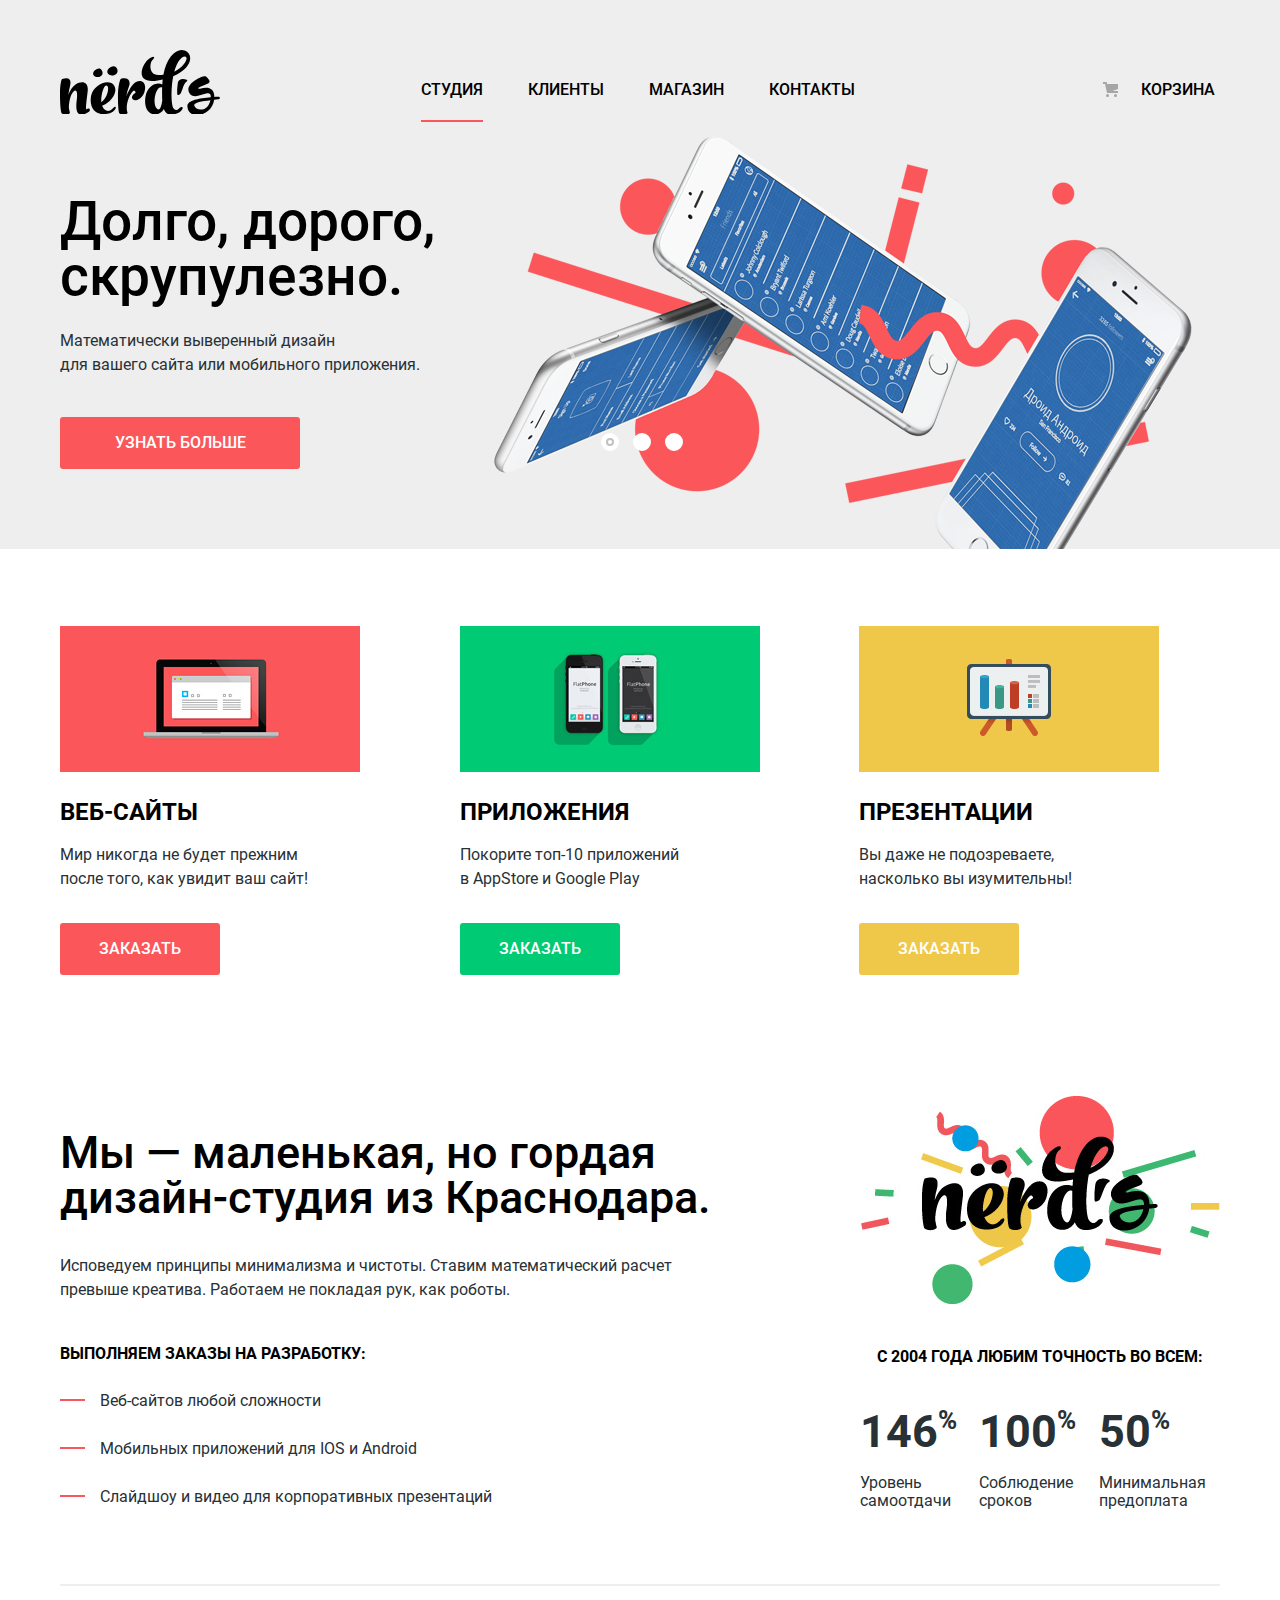
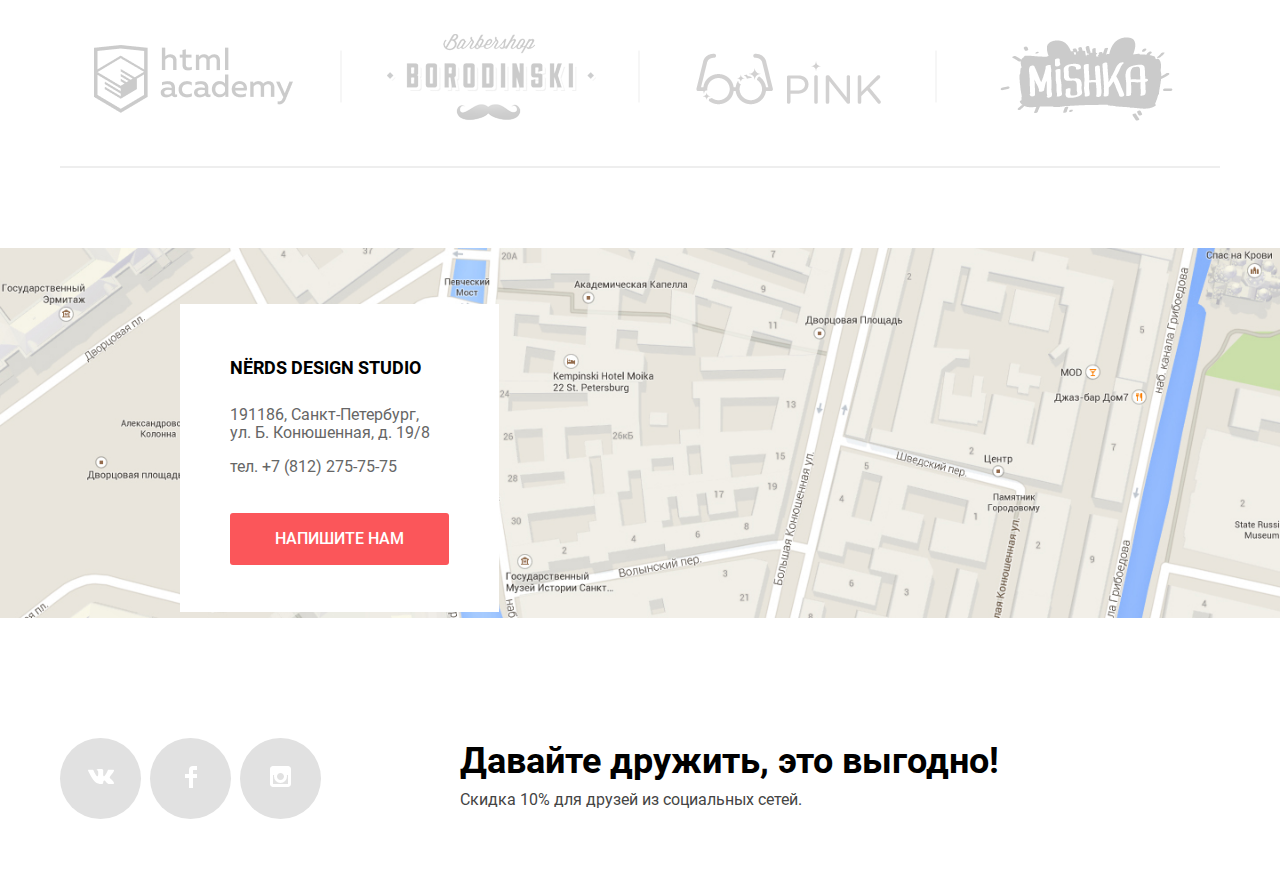
==== commit c9620d8d: "021120" ====
--- a/index.html
+++ b/index.html
@@ -7,7 +7,7 @@
   <meta name="viewport" content="width=device-width, initial-scale=1">
   <title>HTML Academy: Nerds</title>
   <link href="css/normalize.css" rel="stylesheet">
-  <link href="css/style.min.css" rel="stylesheet">
+  <link href="css/style.css" rel="stylesheet">
 </head>
 
 <body>
@@ -22,7 +22,7 @@
             </g>
             <g>
               <title>Layer 1</title>
-              <path id="svg_1" fill="black"
+              <path fill="black"
                 d="m48.031,24.783c3.651,3.974 11.616,0.375 9.031,-4.922c-1.726,-3.556 -4.312,-2.731 -6.158,-1.82c-3.696,1.779 -4.395,5.047 -2.873,6.742zm-5.926,-2.781c2.376,4.866 -4.937,8.171 -8.292,4.521c-1.398,-1.555 -0.755,-4.56 2.636,-6.193c1.697,-0.836 4.073,-1.596 5.656,1.672zm115.831,28.372c-1.221,0.1592 -2.494,0.2685 -3.715,0.3734l-0.042,0.0036l0,0.056c-2.415,17.364 -26.188,20.231 -26.779,6.599c-0.269,-6.167 11.593,-7.95 23.398,-9.088c0.209,-5.4068 -3.565,-4.1946 -8.15,-2.7221c-4.819,1.5478 -10.533,3.3831 -13.458,-1.8789c-5.019,-9.025 14.632,-17.938 16.728,-16.102c6.353,5.5616 3.482,6.5913 -1.191,8.2674l-0.188,0.0676c-9.49,3.41 -5.791,4.107 -4.511,3.726c7.569,-2.253 14.366,-1.04 14.312,8.317c0.615,-0.0511 1.217,-0.0905 1.814,-0.1296l0,0c0.653,-0.0427 1.298,-0.085 1.943,-0.1414c2.306,-0.215 2.467,2.435 -0.161,2.652zm-7.514,0.756c-9.124,1.028 -17.013,2.436 -16.153,5.355c1.716,5.573 13.577,6.818 16.153,-5.355zm-32.632,-16.9c-0.815,5.65 -0.794,11.651 -0.112,11.688c0.334,0.019 2.304,-0.346 2.939,-1.507c0.609,-1.1176 1.177,-2.6567 1.771,-4.27l0,-0.0001l0,0l0,-0.0001l0,-0.0001l0,-0.0001l0,-0.0001c1.198,-3.2498 2.507,-6.8008 4.495,-7.8165c2.842,-1.451 -8.088,-5.045 -9.093,1.906zm-88.907,28.436c-7.919,5.338 -14.219,4.159 -12.212,-10.848c1.45,-10.904 -0.948,-11.521 -3.122,-9.442c-2.845,2.697 -4.628,9.723 -4.684,16.412c0.25823,1.6071 0.59328,3.2009 1.004,4.776c0.334,1.63 -4.907,3.315 -7.974,1.011c-1.058,-0.785 -1.895,-8.71 -1.895,-19.444c0,-8.824 1.171,-14.895 2.23,-15.175c8.029,-2.191 9.312,1.348 7.583,7.981c-0.68763,2.5973 -1.15429,5.2481 -1.395,7.924c1.673,-4.664 4.071,-8.485 6.803,-10.173c7.416,-4.664 13.605,-2.473 12.434,6.801c-2.007,16.58 -2.174,18.827 -0.39,17.535c2.231,-1.574 3.68,1.238 1.618,2.642zm12.883,2.476c5.41,0.619 11.041,-1.068 13.216,-4.552c1.839,-2.923 0.334,-3.935 -1.785,-1.575c-4.46,5.116 -9.088,2.811 -11.039,-2.36l0.502,-0.168c9.422,-3.766 15.332,-13.994 11.597,-19.783c-5.131,-7.981 -21.188,-0.844 -23.196,10.341c-1.84,10.341 2.955,17.254 10.705,18.097zm-0.389,-11.97c5.855,-4.159 7.806,-13.32 6.189,-15.905c-1.728,-2.697 -5.074,1.517 -6.245,11.746c-0.111,1.461 -0.111,2.865 0.056,4.159zm35.748,-2.121c2.063,-0.675 4.369,-2.552 5.966,-5.059c0.447,-0.703 0.823,-1.335 1.339,-2.98c-0.0625,0.1991 -0.0385,0.1084 0.0209,-0.1167c0.1079,-0.409 0.333,-1.2618 0.3691,-1.6243c0,-0.056 0.056,-0.339 0.112,-0.449c1.225,-6.857 -3.011,-10.736 -8.867,-7.813c-3.289,1.629 -7.359,7.813 -9.812,14.501c0.613,-3.598 1.672,-7.026 2.843,-10.399c2.007,-5.957 -1.728,-8.992 -8.14,-7.249c-1.06,0.281 -3.011,8.093 -3.011,16.917c0,10.734 0.558,16.916 1.617,17.704c3.066,2.36 8.53,0.618 7.973,-0.956c-0.2161,-0.5979 -0.3796,-1.1986 -0.5424,-1.7967l-0.0156,-0.0573c0,-0.169 0,-0.338 -0.055,-0.506c-1.061,-6.971 3.011,-16.635 6.356,-19.221c0.892,-0.731 2.118,-0.225 2.286,1.686c-2.732,1.349 -3.624,3.71 -3.624,4.721c0,2.754 2.787,3.428 5.185,2.698z"
                 clip-rule="evenodd" fill-rule="evenodd" />
               <path id="svg_2" fill="black"
@@ -124,7 +124,7 @@
                 Слайдшоу и видео для корпоративных презентаций
               </li>
             </ul>
-          </div>
+          </div> <!-- small-company -->
           <div class="company-data">
             <img src="img/logo-color-pic.png" width="360" height="208" alt="Логотип Nerds" class="img-item">
             <p class="approach">С 2004 года любим точность во всем:</p>
@@ -133,8 +133,8 @@
               <li class="approach-items"><span class="figure">100<span class="percent">%</span></span>Соблюдение сроков</li>
               <li class="approach-items"><span class="figure">50<span class="percent">%</span></span>Минимальная предоплата</li>
             </ul>
-          </div>
-        </div>
+          </div> <!-- company-data -->
+        </div> <!-- index-columns -->
       </section> <!-- width-wrapper -->
       <section class="width-wrapper">
         <ul class="logo-list">
@@ -160,10 +160,10 @@
           <a class="write-us-btn" href="">напишите нам</a>
         </section>
         <h2 class="visually-hidden">Как до нас добраться (карта)</h2>
-        <img class="map-hidden" src="img/group-map.jpg" width="100%" height="416" alt="191186, Санкт-Петербург, ул. Б. Конюшенная ул., дом 19/8">
+        <img class="map-hidden" src="img/group-map.jpg" height="416" alt="191186, Санкт-Петербург, ул. Б. Конюшенная ул., дом 19/8">
         <iframe class="map-visual"
           src="https://www.google.com/maps/embed?pb=!1m18!1m12!1m3!1d1998.6037872533277!2d30.320858716096975!3d59.93871648187614!2m3!1f0!2f0!3f0!3m2!1i1024!2i768!4f13.1!3m3!1m2!1s0x4696310fca145cc1%3A0x42b32648d8238007!2z0JHQvtC70YzRiNCw0Y8g0JrQvtC90Y7RiNC10L3QvdCw0Y8g0YPQuy4sIDE5LzgsINCh0LDQvdC60YIt0J_QtdGC0LXRgNCx0YPRgNCzLCAxOTExODY!5e0!3m2!1sru!2sru!4v1602941479708!5m2!1sru!2sru"
-          width="100%" height="416" frameborder="0" style="border:0;" allowfullscreen="" aria-hidden="false" tabindex="0"></iframe>
+          height="416" style="border:0;" allowfullscreen="" aria-hidden="false" tabindex="0"></iframe>
       </section>
     </main>
     <footer>
@@ -175,11 +175,11 @@
               <svg width="26" height="15" xmlns="http://www.w3.org/2000/svg">
                 <g>
                   <title>background</title>
-                  <rect fill="none" id="canvas_background" height="402" width="582" y="-1" x="-1" />
+                  <rect fill="none" height="402" width="582" y="-1" x="-1" />
                 </g>
                 <g>
                   <title>Layer 1</title>
-                  <path id="svg_1"
+                  <path
                     d="m16.138,11.51c0.956,-0.309 2.18,2.04 3.483,2.939c0.978,0.681 1.727,0.534 1.727,0.534l3.473,-0.05s1.815,-0.112 0.957,-1.554c-0.071,-0.12 -0.503,-1.069 -2.585,-3.022c-2.177,-2.043 -1.882,-1.712 0.739,-5.244c1.597,-2.153 2.236,-3.468 2.036,-4.028c-0.192,-0.539 -1.365,-0.399 -1.365,-0.399l-3.913,0.027c-0.381,0.001 -0.704,0.119 -0.851,0.515c-0.003,0.004 -0.621,1.666 -1.445,3.079c-1.741,2.989 -2.436,3.148 -2.724,2.961c-0.661,-0.433 -0.494,-1.737 -0.494,-2.664c0,-2.897 0.432,-4.105 -0.846,-4.417c-0.427,-0.104 -0.739,-0.172 -1.828,-0.182c-1.392,-0.021 -2.574,0 -3.244,0.329c-0.445,0.223 -0.786,0.712 -0.579,0.74c0.26,0.035 0.843,0.16 1.155,0.586c0.401,0.552 0.389,1.789 0.389,1.789s0.229,3.411 -0.54,3.834c-0.528,0.29 -1.25,-0.302 -2.803,-3.016c-0.793,-1.388 -1.392,-2.922 -1.392,-2.922s-0.116,-0.285 -0.326,-0.441c-0.25,-0.185 -0.6,-0.244 -0.6,-0.244l-3.714,0.024s-0.558,0.016 -0.763,0.262c-0.182,0.218 -0.015,0.668 -0.015,0.668s2.909,6.881 6.203,10.347c3.02,3.182 6.452,2.971 6.452,2.971l1.555,0s0.469,-0.054 0.709,-0.312c0.224,-0.24 0.214,-0.691 0.214,-0.691s-0.031,-2.109 0.935,-2.419z"
                     fill="#FFF" />
                 </g>
@@ -192,11 +192,11 @@
               <svg width="12" height="22" xmlns="http://www.w3.org/2000/svg">
                 <g>
                   <title>background</title>
-                  <rect fill="none" id="canvas_background" height="402" width="582" y="-1" x="-1" />
+                  <rect fill="none" height="402" width="582" y="-1" x="-1" />
                 </g>
                 <g>
                   <title>Layer 1</title>
-                  <path id="svg_1" d="m12,4l0,-4l-4,0a4,4 0 0 0 -4,4l0,4l-4,0l0,4l4,0l0,10l4,0l0,-10l4,0l0,-4l-4,0l0,-4l4,0z" fill="#FFF" />
+                  <path d="m12,4l0,-4l-4,0a4,4 0 0 0 -4,4l0,4l-4,0l0,4l4,0l0,10l4,0l0,-10l4,0l0,-4l-4,0l0,-4l4,0z" fill="#FFF" />
                 </g>
               </svg>
             </a>
@@ -207,11 +207,11 @@
               <svg width="21" height="21" xmlns="http://www.w3.org/2000/svg">
                 <g>
                   <title>background</title>
-                  <rect fill="none" id="canvas_background" height="402" width="582" y="-1" x="-1" />
+                  <rect fill="none" height="402" width="582" y="-1" x="-1" />
                 </g>
                 <g>
                   <title>Layer 1</title>
-                  <path id="svg_1"
+                  <path
                     d="m18,0l-15,0c-1.65,0 -3,1.35 -3,3l0,15c0,1.65 1.35,3 3,3l15,0c1.65,0 3,-1.35 3,-3l0,-15c0,-1.65 -1.35,-3 -3,-3zm-7.5,7c1.93,0 3.5,1.57 3.5,3.5s-1.57,3.5 -3.5,3.5s-3.5,-1.57 -3.5,-3.5s1.57,-3.5 3.5,-3.5zm7.5,11l-15,0l0,-9l1.181,0a6.504,6.504 0 0 0 -0.181,1.5a6.5,6.5 0 1 0 13,0a6.45,6.45 0 0 0 -0.181,-1.5l1.181,0l0,9zm-7.5,-22l-4,0l0,7l4,0l0,4l0,-11z"
                     fill="#FFF" />
                 </g>
--- a/css/style.css
+++ b/css/style.css
@@ -0,0 +1,1634 @@
+/*
+* Prefixed by https://autoprefixer.github.io
+* PostCSS: v7.0.29,
+* Autoprefixer: v9.7.6
+* Browsers: last 2 version,not dead,not ie <= 11
+*/
+@font-face {
+  font-family: 'Roboto';
+  font-style: normal;
+  font-weight: 400;
+  src:
+    /* local('Roboto'), */
+    url('../fonts/roboto.woff2') format('woff2'),
+    url('../fonts/roboto.woff') format('woff');
+}
+
+@font-face {
+  font-family: 'Roboto';
+  font-style: normal;
+  font-weight: 500;
+  src:
+    /* local('Roboto Medium'), */
+    url('../fonts/robotomedium.woff2') format('woff2'),
+    url('../fonts/robotomedium.woff') format('woff');
+}
+
+@font-face {
+  font-family: 'Roboto';
+  font-style: normal;
+  font-weight: 700;
+  src:
+    /* local('Roboto Bold'), */
+    url('../fonts/robotobold.woff2') format('woff2'),
+    url('../fonts/robotobold.woff') format('woff');
+}
+
+:root {
+  --basic-red: #FB565A;
+  --red: #E74246;
+  --dark-red: #D7373B;
+  --basic-green: #00CA74;
+  --green: #00BC6C;
+  --dark-green: #00AA62;
+  --basic-yellow: #EFC84A;
+  --yellow: #EAB534;
+  --dark-yellow: #E5A722;
+  --white: #FFFFFF;
+  --black: #000000;
+  --antracit: #283136;
+  --first-grey: #EEEEEE;
+  --grey: #DFDFDF;
+  --basic-grey: #D7DCDE;
+  --dark-grey: #D5D5D5;
+  --telegrey: #888888;
+  --light-grey: #E1E1E1;
+  --silver: #B4B9BB;
+  --super-grey: #DBDBDB;
+  --dark-blue: #444444;
+  --perlamutr: #A6A6A6;
+  --mouse-grey: #666666;
+  --blue-elise: #f1f1f1;
+  --aluminium: #ababab;
+  --light-telegrey: #cfcfcf;
+}
+
+body {
+  min-width: 1160px;
+  margin: 0;
+  padding: 0;
+  font-family: "Roboto", "Arial", sans-serif;
+  font-size: 16px;
+  line-height: 18px;
+  color: var(--black);
+  background-color: var(--white);
+}
+
+a {
+  text-decoration: none;
+}
+
+img {
+  max-width: 100%;
+  height: auto;
+}
+
+.page-body {
+  min-height: 100%;
+  display: grid;
+  grid-template-rows: -webkit-min-content 1fr -webkit-min-content;
+  grid-template-rows: min-content 1fr min-content;
+  align-content: start;
+}
+
+.main-header {
+  background-color: var(--first-grey);
+}
+
+.main-navigation {
+  display: grid;
+  grid-template-columns: 160px 1fr;
+  -moz-column-gap: 201px;
+  column-gap: 201px;
+  margin-left: auto;
+  margin-right: auto;
+  margin-top: 49px;
+  margin-bottom: 0px;
+  max-width: 1160px;
+}
+
+.logo {
+  width: 160px;
+  height: 65px;
+}
+
+.logo:active path {
+  fill: var(--perlamutr);
+}
+
+.logo-item:hover path {
+  fill: var(--black);
+}
+
+.logo-item:active path {
+  fill: var(--perlamutr);
+}
+
+.site-navigation {
+  list-style: none;
+  display: flex;
+  padding: 0px;
+  margin: 0px;
+  flex-wrap: wrap;
+}
+
+.inner-main-header {
+  background-color: var(--first-grey);
+  margin: 0px;
+  padding: 0px;
+}
+
+.main-menu-items {
+  font-size: 16px;
+  line-height: 30px;
+  text-transform: uppercase;
+  font-weight: 500;
+  display: block;
+  color: var(--black);
+}
+
+.main-menu-items:hover {
+  font-size: 16px;
+  line-height: 30px;
+  text-transform: uppercase;
+  font-weight: 500;
+  color: var(--basic-red);
+}
+
+.main-menu-items:active {
+  font-size: 16px;
+  line-height: 30px;
+  text-transform: uppercase;
+  font-weight: 500;
+  opacity: 0.3;
+  color: var(--black);
+}
+
+.main-menu-current {
+  font-size: 16px;
+  line-height: 30px;
+  text-transform: uppercase;
+  font-weight: 500;
+  border-bottom: 2px solid var(--basic-red);
+}
+
+.current-page {
+  position: relative;
+}
+
+.current-page::after {
+  position: absolute;
+  background-color: var(--basic-red);
+  display: block;
+  content: "";
+  width: 100%;
+  height: 2px;
+  bottom: -17px;
+  left: 0px;
+  z-index: 1;
+}
+
+.about-company-btn {
+  text-align: center;
+  display: inline-block;
+  width: 240px;
+  text-transform: uppercase;
+  color: var(--white);
+  background: var(--basic-red);
+  border-radius: 3px;
+  margin-bottom: 80px;
+  box-sizing: border-box;
+  padding-top: 17px;
+  padding-bottom: 17px;
+  font-weight: 500;
+  vertical-align: middle;
+}
+
+.about-company-btn:hover {
+  background: var(--red);
+}
+
+.about-company-btn:active {
+  background: var(--dark-red);
+}
+
+.main-wrapper {
+  background-color: var(--first-grey);
+  margin-top: 0px;
+}
+
+.width-wrapper {
+  margin-left: auto;
+  margin-right: auto;
+  max-width: 1160px;
+  margin-bottom: 0px;
+}
+
+.products {
+  max-width: 1160px;
+  margin-left: auto;
+  margin-right: auto;
+  margin-top: 0px;
+  padding-top: 77px;
+}
+
+.product-list {
+  display: grid;
+  grid-template-columns: 1fr 1fr 1fr;
+  list-style: none;
+  -moz-column-gap: 39px;
+  column-gap: 39px;
+  padding: 0px;
+  margin: 0px;
+}
+
+.product-item {
+  display: flex;
+  flex-direction: column;
+  max-width: 300px;
+  margin: 0px;
+  padding: 0px;
+}
+
+.advantage-btn {
+  display: inline-block;
+  width: 160px;
+  height: 100%;
+  text-align: center;
+  text-transform: uppercase;
+  border-radius: 3px;
+  color: var(--white);
+  margin-top: 32px;
+  box-sizing: border-box;
+  padding-top: 17px;
+  padding-bottom: 17px;
+  font-weight: 500;
+  vertical-align: middle;
+}
+
+.advantage-btn-red {
+  background: var(--basic-red);
+}
+
+.advantage-btn-red:hover {
+  background: var(--red);
+}
+
+.advantage-btn-red:active {
+  background: var(--dark-red);
+}
+
+.advantage-btn-green {
+  background: var(--basic-green);
+}
+
+.advantage-btn-green:hover {
+  background: var(--green);
+}
+
+.advantage-btn-green:active {
+  background: var(--dark-green);
+}
+
+.advantage-btn-yellow {
+  background: var(--basic-yellow);
+}
+
+.advantage-btn-yellow:hover {
+  background: var(--yellow);
+}
+
+.advantage-btn-yellow:active {
+  background: var(--dark-yellow);
+}
+
+.social-button {
+  width: 81px;
+  height: 81px;
+  background-color: var(--light-grey);
+  border-radius: 50%;
+  display: flex;
+  justify-content: center;
+  align-items: center;
+}
+
+.social-button:hover {
+  background: var(--red);
+}
+
+.social-button:active {
+  background: var(--dark-red);
+}
+
+.social-button:active path {
+  fill: var(--basic-grey);
+}
+
+.close-btn {
+  background: var(--basic-red);
+  opacity: 0.6;
+}
+
+.close-btn:hover {
+  background: var(--basic-red);
+}
+
+.close-btn:active {
+  background: var(--basic-red);
+  opacity: 0.3;
+}
+
+.appointment-item input {
+  background-color: var(--white);
+  border: 2px solid var(--basic-grey);
+  border-radius: 3px;
+}
+
+.appointment-item input:hover {
+  border-color: var(--silver);
+}
+
+.appointment-item input:focus {
+  border-color: var(--black);
+}
+
+.appointment-item input:invalid {
+  border-color: var(--red);
+  color: var(--red);
+}
+
+.filter-btn {
+  background-color: var(--first-grey);
+  border-radius: 3px;
+  display: inline-block;
+  width: 260px;
+  height: 100%;
+  margin-top: 27px;
+  border-radius: 3px;
+  font-weight: 500;
+  font-size: 16px;
+  line-height: 18px;
+  text-transform: uppercase;
+  border: none;
+  vertical-align: middle;
+  padding-bottom: 17px;
+  padding-top: 17px;
+}
+
+.filter-btn:hover {
+  background-color: var(--grey);
+  border-radius: 3px;
+}
+
+.filter-btn:active {
+  background-color: var(--dark-grey);
+  border-radius: 3px;
+}
+
+.filter-item {
+  font-size: 16px;
+  line-height: 20px;
+  color: var(--antracit);
+  opacity: 0.6;
+  display: none;
+}
+
+.filter-item:hover {
+  color: var(--antracit);
+}
+
+.filter-item:invalid {
+  color: var(--antracit);
+  opacity: 0.3;
+}
+
+.pagination {
+  display: flex;
+}
+
+.pagination-list {
+  list-style: none;
+  display: flex;
+  width: 443px;
+  padding-top: 0px;
+  padding-bottom: 0px;
+  padding-left: 0px;
+  padding-right: 0px;
+  margin-bottom: 0px;
+  margin-top: 50px;
+}
+
+.pagination-item-current {
+  background-color: var(--white);
+  border: 3px solid var(--super-grey);
+  border-radius: 3px;
+  display: inline-block;
+  min-width: 50px;
+  height: 100%;
+  margin-right: 11px;
+  color: var(--black);
+  text-align: center;
+  box-sizing: border-box;
+  padding-top: 14px;
+  padding-bottom: 14px;
+  font-weight: 500;
+  vertical-align: middle;
+}
+
+.pagination-item {
+  background-color: var(--first-grey);
+  border-radius: 3px;
+  display: inline-block;
+  min-width: 50px;
+  height: 100%;
+  margin-right: 11px;
+  color: var(--black);
+  text-align: center;
+  box-sizing: border-box;
+  padding-top: 17px;
+  padding-bottom: 17px;
+  font-weight: 500;
+  vertical-align: middle;
+}
+
+.pagination-item-next {
+  background-color: var(--first-grey);
+  border-radius: 3px;
+  display: inline-block;
+  height: 100%;
+  min-width: 260px;
+  color: var(--black);
+  text-align: center;
+  box-sizing: border-box;
+  padding-top: 17px;
+  padding-bottom: 17px;
+  text-transform: uppercase;
+  font-weight: 500;
+  vertical-align: middle;
+}
+
+.pagination-item-next:hover {
+  background-color: var(--grey);
+  border-radius: 3px;
+}
+
+.pagination-item-next:active {
+  background-color: var(--dark-grey);
+  border-radius: 3px;
+}
+
+.pagination-item:hover {
+  background-color: var(--grey);
+  border-radius: 3px;
+}
+
+.pagination-item:active {
+  background-color: var(--dark-grey);
+  border-radius: 3px;
+}
+
+.sort-by {
+  list-style: none;
+  display: flex;
+  flex-wrap: wrap;
+  padding: 0px;
+  margin-top: 0;
+  width: 760px;
+}
+
+.sort-by li:nth-of-type(2) {
+  margin-left: 266px;
+  margin-right: 25px;
+}
+
+.sort-by li:nth-of-type(3) {
+  margin-right: 25px;
+}
+
+.sorting {
+  display: inline-block;
+  font-weight: bold;
+  font-size: 18px;
+  line-height: 30px;
+  text-transform: uppercase;
+  margin: 0px;
+  padding: 0px;
+  vertical-align: top;
+}
+
+.sort-by-item {
+  font-size: 14px;
+  line-height: 18px;
+  text-transform: uppercase;
+  opacity: 0.3;
+  display: inline-block;
+  vertical-align: middle;
+}
+
+.sort-by-item:hover {
+  opacity: 0.6;
+}
+
+.sort-by-item:active {
+  opacity: 1.0;
+}
+
+.current-sort {
+  opacity: 1.0;
+}
+
+.visually-hidden {
+  display: none;
+}
+
+.principles {
+  padding-top: 80px;
+  margin-top: 0px;
+  margin-bottom: 0;
+  font-weight: 500;
+  font-size: 55px;
+  line-height: 55px;
+  max-width: 520px;
+}
+
+.tagline {
+  color: var(--antracit);
+  font-size: 16px;
+  line-height: 24px;
+  margin: 0px;
+  padding: 0px;
+  max-width: 420px;
+}
+
+.top-ten {
+  color: var(--antracit);
+  font-size: 16px;
+  line-height: 24px;
+  margin: 0px;
+  padding: 0px;
+  max-width: 230px;
+}
+
+.slide-tagline {
+  padding-top: 25px;
+  padding-bottom: 40px;
+}
+
+.product-type {
+  font-weight: bold;
+  font-size: 24px;
+  line-height: 30px;
+  text-transform: uppercase;
+  margin-top: 25px;
+  margin-bottom: 16px;
+  margin-left: 0;
+  margin-right: 0;
+}
+
+.about-company {
+  font-weight: 500;
+  font-size: 45px;
+  line-height: 45px;
+  margin-top: 155px;
+  margin-bottom: 34px;
+  position: relative;
+}
+
+.about-company::before {
+  position: absolute;
+  background-color: var(-first-grey);
+  display: block;
+  content: "";
+  width: 1158px;
+  height: 2px;
+  top: -70px;
+  left: 0px;
+}
+
+.img-item {
+  margin-top: 121px;
+}
+
+.services {
+  font-weight: bold;
+  font-size: 16px;
+  line-height: 24px;
+  text-transform: uppercase;
+  margin-top: 40px;
+  margin-bottom: 23px;
+}
+
+.approach {
+  font-weight: bold;
+  font-size: 16px;
+  line-height: 24px;
+  text-transform: uppercase;
+  text-align: center;
+}
+
+.figure {
+  font-weight: bold;
+  font-size: 45px;
+  line-height: 64px;
+  margin-bottom: 10px;
+}
+
+.percent {
+  font-weight: bold;
+  font-size: 26px;
+  line-height: 40px;
+}
+
+.footer-tagline-inner {
+  font-weight: bold;
+  font-size: 36px;
+  line-height: 36px;
+  margin-top: 65px;
+  margin-bottom: 10px;
+}
+
+.footer-tagline-main {
+  font-weight: bold;
+  font-size: 36px;
+  line-height: 36px;
+  margin-top: 75px;
+  margin-bottom: 10px;
+}
+
+.footer-promo {
+  color: var(--dark-blue);
+  font-size: 16px;
+  line-height: 22px;
+  margin-bottom: 74px;
+  margin-top: 0px;
+  padding: 0px;
+}
+
+.header-item {
+  font-weight: 500;
+  font-size: 55px;
+  line-height: 55px;
+  margin-left: 220px;
+  margin-top: 80px;
+  margin-bottom: 108px;
+  max-width: 1160px;
+}
+
+.filter-name {
+  font-weight: bold;
+  font-size: 18px;
+  line-height: 30px;
+  text-transform: uppercase;
+  padding-left: 0px;
+  margin-bottom: 15px;
+}
+
+.cart {
+  position: relative;
+}
+
+.cart::before {
+  content: url("../img/cart-icon.svg");
+  position: absolute;
+  width: 15px;
+  height: 15px;
+  top: 2px;
+  right: 97px;
+}
+
+.index-columns {
+  display: grid;
+  list-style: none;
+  -moz-column-gap: 149px;
+  column-gap: 149px;
+  grid-template-columns: 651px 360px;
+  margin: 0px;
+  padding: 0px;
+}
+
+.approach {
+  font-weight: bold;
+  font-size: 16px;
+  line-height: 24px;
+  text-transform: uppercase;
+  text-align: center;
+  margin-top: 37px;
+  margin-bottom: 31px;
+}
+
+.feature-items {
+  display: grid;
+  grid-template-columns: 119px 120px 1fr;
+  list-style: none;
+  padding: 0px;
+  margin: 0px;
+}
+
+.approach-items {
+  display: flex;
+  flex-direction: column;
+  text-align: left;
+  color: var(--antracit);
+  font-size: 16px;
+  line-height: 18px;
+  padding: 0px;
+  margin: 0px;
+}
+
+.percent {
+  vertical-align: top;
+}
+
+.tagline-list {
+  list-style: none;
+}
+
+.tag-items {
+  margin-bottom: 24px;
+  position: relative;
+}
+
+.tag-items::before {
+  position: absolute;
+  background-color: var(--basic-red);
+  display: block;
+  content: "";
+  width: 25px;
+  height: 2px;
+  top: 10px;
+  left: -40px;
+}
+
+.tagline-list:last-child {
+  margin-bottom: 75px;
+}
+
+.logo-list {
+  list-style: none;
+  display: flex;
+  flex-wrap: wrap;
+  justify-content: space-between;
+  padding-top: 45px;
+  padding-bottom: 35px;
+  padding-left: 0px;
+  margin: 0px;
+  border-top: 2px solid var(--first-grey);
+  border-bottom: 2px solid var(--first-grey);
+}
+
+.logo-item {
+  width: 23%;
+  height: 100px;
+  display: flex;
+  justify-content: center;
+  align-items: center;
+  position: relative;
+  margin-top: 0px;
+  margin-bottom: 0px;
+}
+
+.logo-block {
+  opacity: 0.2;
+}
+
+.logo-block:hover {
+  opacity: 1;
+}
+
+.logo-block:active {
+  opacity: 0.1;
+}
+
+.logo-item::after {
+  position: absolute;
+  background-color: var(--first-grey);
+  display: block;
+  content: "";
+  width: 52px;
+  height: 1px;
+  top: 45px;
+  right: -40px;
+  transform: rotate(-90deg);
+}
+
+.logo-item:last-of-type::after {
+  display: none;
+}
+
+.container-footer {
+  display: grid;
+  grid-template-columns: 261px 1fr;
+  -moz-column-gap: 139px;
+  column-gap: 139px;
+  margin-left: auto;
+  margin-right: auto;
+  max-width: 1160px;
+  align-items: center;
+}
+
+.social-nets {
+  display: flex;
+  list-style: none;
+  justify-content: space-between;
+  padding: 0px;
+  margin-top: 20px;
+}
+
+.slider-list {
+  list-style: none;
+  margin: 0;
+  padding: 0;
+}
+
+.slider {
+  position: relative;
+}
+
+.page-catalog {
+  display: grid;
+  grid-template-columns: 260px 1fr;
+  -moz-column-gap: 140px;
+  column-gap: 140px;
+  margin-left: auto;
+  margin-right: auto;
+  padding-top: 57px;
+  max-width: 1160px;
+  margin-bottom: 0px;
+  padding-bottom: 0px;
+}
+
+.catalog-results {
+  display: flex;
+  flex-direction: column;
+  padding: 0px;
+  margin: 0px;
+}
+
+.catalog-list {
+  list-style: none;
+  display: grid;
+  grid-template-columns: 360px 360px;
+  -moz-column-gap: 38px;
+  column-gap: 38px;
+  row-gap: 66px;
+  padding-top: 69px;
+  padding-left: 0px;
+  padding-right: 0px;
+  padding-bottom: 0px;
+  margin: 0px;
+  width: 760px;
+  height: auto;
+}
+
+.catalog-block {
+  position: absolute;
+  bottom: 0px;
+  left: 0px;
+  width: 100%;
+  background-color: var(--first-grey);
+  border-radius: 3px;
+  display: none;
+}
+
+.catalog-item {
+  background-color: var(--basic-extra-light);
+  box-shadow: 0 0 10px rgba(0, 0, 0, 0.1);
+  display: block;
+  height: 100%;
+  width: auto;
+  position: relative;
+}
+
+.catalog-item:hover .catalog-block {
+  display: block;
+}
+
+.catalog-item::before {
+  position: absolute;
+  content: url("../img/browser.svg");
+  top: -40px;
+  right: 0px;
+  opacity: 0.12;
+}
+
+.catalog-item:hover::before {
+  opacity: 1.0;
+}
+
+.range-item {
+  margin: 0;
+  padding: 0;
+  border: none;
+}
+
+.range-filter {
+  width: 260px;
+  margin-top: 49px;
+}
+
+.range-item legend {
+  font-size: 18px;
+  line-height: 24px;
+  text-transform: uppercase;
+  font-weight: 700;
+}
+
+.range-controls {
+  position: relative;
+  height: 41px;
+  margin-bottom: 15px;
+  padding-top: 40px;
+  padding-right: 20px;
+  padding-left: 20px;
+  background-color: var(--blue-elise);
+  border-radius: 5px;
+}
+
+.scale {
+  height: 2px;
+  background: var(--first-grey);
+}
+
+.bar {
+  width: 70%;
+  height: 2px;
+  background: var(--basic-green);
+}
+
+.toggle {
+  position: absolute;
+  top: 30px;
+  left: 0;
+  width: 8px;
+  height: 8px;
+  padding: 2px;
+  background-color: var(--aluminium);
+  border: 8px solid var(--white);
+  border-radius: 50%;
+  box-shadow: 0 2px 1px 0 var(--light-telegrey);
+  cursor: pointer;
+}
+
+.toggle-min {
+  left: 20px;
+}
+
+.toggle-max {
+  left: 160px;
+}
+
+.price-controls {
+  display: flex;
+  justify-content: space-between;
+}
+
+.price-controls label {
+  text-transform: uppercase;
+  font-family: "Roboto", "Arial", sans-serif;
+  font-size: 16px;
+  line-height: 22px;
+}
+
+.price-controls input {
+  width: 60px;
+  padding: 10px;
+  margin-left: 10px;
+  text-align: center;
+  color: var(--antracit);
+  border: none;
+  border-radius: 5px;
+  background: var(--blue-elise);
+  font-family: inherit;
+  font-size: inherit;
+  line-height: 22px;
+}
+
+.filter-list {
+  list-style: none;
+  font-size: 16px;
+  line-height: 19px;
+  padding: 0px;
+  margin: 0px;
+}
+
+.filter-list-radio {
+  display: flex;
+  flex-direction: column;
+  justify-content: space-between;
+  width: 190px;
+  padding: 0px;
+  margin: 0px;
+}
+
+.filter-list-checkbox {
+  display: flex;
+  flex-direction: column;
+  justify-content: space-between;
+  width: 190px;
+  padding: 0px;
+  margin: 0px;
+}
+
+.filter-option {
+  font-size: 16px;
+  line-height: 19px;
+  color: var(--antracit);
+  padding-left: 36px;
+  margin-bottom: 22px;
+}
+
+.filter-rubber {
+  margin-bottom: 15px;
+}
+
+.filter-option label {
+  position: relative;
+  display: block;
+}
+
+.filter-input-checkbox+label::before {
+  content: url("../img/checkbox-off.svg");
+  position: absolute;
+  top: -2px;
+  left: -35px;
+  width: 23px;
+  height: 23px;
+}
+
+.filter-input-checkbox:checked+label::before {
+  content: url("../img/checkbox-on.svg");
+  position: absolute;
+  top: -2px;
+  left: -35px;
+  width: 23px;
+  height: 23px;
+}
+
+.filter-input-checkbox:checked+label:hover::before {
+  content: url("../img/checkbox-on-hover.svg");
+  position: absolute;
+  top: -2px;
+  left: -35px;
+  width: 23px;
+  height: 23px;
+}
+
+.filter-input-checkbox+label:hover::before {
+  content: url("../img/checkbox-off-hover.svg");
+  position: absolute;
+  top: -2px;
+  left: -35px;
+  width: 23px;
+  height: 23px;
+}
+
+.filter-input-radio+label::before {
+  content: url("../img/radio-off.svg");
+  position: absolute;
+  top: -2px;
+  left: -35px;
+  width: 23px;
+  height: 23px;
+}
+
+.filter-input-radio+label:hover::before {
+  content: url("../img/radio-off-hover.svg");
+  position: absolute;
+  top: -2px;
+  left: -35px;
+  width: 23px;
+  height: 23px;
+}
+
+.filter-input-radio:checked+label::before {
+  content: url("../img/radio-on.svg");
+  position: absolute;
+  top: -2px;
+  left: -35px;
+  width: 23px;
+  height: 23px;
+}
+
+.filter-input-radio:checked+label:hover::before {
+  content: url("../img/radio-on-hover.svg");
+  position: absolute;
+  top: -2px;
+  left: -35px;
+  width: 23px;
+  height: 23px;
+}
+
+.filter-input-radio+label:disabled::before {
+  content: url("../img/radio-off-disabled.svg");
+  position: absolute;
+  top: -2px;
+  left: -35px;
+  width: 23px;
+  height: 23px;
+}
+
+.filter-input-checkbox+label:disabled::before {
+  content: url("../img/checkbox-off-disabled.svg");
+  position: absolute;
+  top: -2px;
+  left: -35px;
+  width: 23px;
+  height: 23px;
+}
+
+.values {
+  color: var(--antracit);
+  font-size: 16px;
+  line-height: 24px;
+}
+
+.site-navigation li {
+  padding-top: 26px;
+}
+
+.site-navigation li:not(:nth-of-type(5)) {
+  margin-right: 45px;
+}
+
+.site-navigation li:nth-of-type(4) {
+  margin-right: 286px;
+}
+
+.slider-controls {
+  position: absolute;
+  bottom: 98px;
+  right: 530px;
+  z-index: 20;
+  display: flex;
+  width: 96px;
+  justify-content: space-around;
+}
+
+.slider-controls button {
+  padding: 0;
+  width: 18px;
+  height: 18px;
+  background-color: var(--white);
+  border: 2px solid var(--white);
+  border-radius: 50%;
+  cursor: pointer;
+}
+
+.slider-controls .current {
+  background-color: var(--white);
+  background-image: url("../img/ellipse.svg");
+  background-position: center;
+  background-repeat: no-repeat;
+}
+
+.slide {
+  display: none;
+}
+
+.slide-current {
+  display: block;
+  min-width: 1160px;
+  background-repeat: no-repeat;
+  background-position: bottom right;
+}
+
+.expensive {
+  background-color: var(--first-grey);
+  background-image: url("../img/nerds-index-slide1.png");
+}
+
+.math {
+  background-color: var(--first-grey);
+  background-image: url("../img/nerds-index-slide2.png");
+}
+
+.hardcore {
+  background-color: var(--first-grey);
+  background-image: url("../img/slide3-hardcore.png");
+}
+
+.map {
+  margin-top: 80px;
+  position: relative;
+}
+
+.map-visual {
+  width: 100%;
+}
+
+.map-hidden {
+  width: 100%;
+  position: absolute;
+  z-index: -1;
+  top: 0;
+  left: 0;
+}
+
+.map-inner-page {
+  margin-top: 62px;
+  margin-left: 0px;
+  position: relative;
+}
+
+.illustration-width {
+  width: 100%;
+}
+
+.info-box {
+  position: absolute;
+  background-color: var(--white);
+  width: 319px;
+  height: 308px;
+  left: 180px;
+  bottom: 56px;
+}
+
+.info-box-item {
+  font-weight: bold;
+  font-size: 18px;
+  line-height: 30px;
+  text-transform: uppercase;
+  margin-left: 50px;
+  margin-top: 49px;
+  padding: 0px;
+}
+
+.info-text {
+  margin-top: 23px;
+  margin-left: 50px;
+  font-size: 16px;
+  line-height: 18px;
+  color: var(--mouse-grey);
+}
+
+.superphone {
+  margin-top: 20px;
+  margin-left: 50px;
+  font-size: 16px;
+  line-height: 18px;
+  color: var(--mouse-grey);
+}
+
+.write-us-btn {
+  display: inline-block;
+  width: 219px;
+  box-sizing: border-box;
+  background-color: var(--basic-red);
+  border-radius: 3px;
+  color: var(--white);
+  text-transform: uppercase;
+  font-weight: 500;
+  font-size: 16px;
+  line-height: 18px;
+  padding-top: 17px;
+  padding-bottom: 17px;
+  text-align: center;
+  margin-left: 50px;
+  margin-top: 37px;
+  vertical-align: middle;
+}
+
+fieldset {
+  border: 0 none;
+  padding: 0px;
+  margin: 0px;
+}
+
+.filter-block {
+  margin-top: 54px;
+}
+
+.filter-features {
+  margin-top: 30px;
+}
+
+.icon-down {
+  margin-left: 47px;
+}
+
+.icon-up-grey {
+  margin-left: 18px;
+}
+
+.pop-up {
+  display: none;
+}
+
+.modal-show {
+  display: block;
+  position: fixed;
+  top: 50%;
+  left: 50%;
+  transform: translate(-50%, -50%);
+  background-color: var(--white);
+  width: 960px;
+  height: 590px;
+  box-shadow: 0 0 10px rgba(0, 0, 0, 0.1);
+  -webkit-animation: bounce 0.6s;
+  animation: bounce 0.6s;
+}
+
+.modal-error {
+  -webkit-animation: shake 0.6s;
+  animation: shake 0.6s;
+}
+
+.modal-text {
+  font-weight: bold;
+  font-size: 45px;
+  line-height: 53px;
+  margin-left: 100px;
+  margin-top: 60px;
+}
+
+.pop-up label {
+  font-size: 16px;
+  line-height: 18px;
+  font-weight: bold;
+}
+
+.pop-up-container {
+  margin-left: 100px;
+  display: flex;
+  flex-wrap: wrap;
+  max-width: 761px;
+  height: auto;
+}
+
+.pop-up-block {
+  display: flex;
+  flex-direction: column;
+}
+
+.pop-up-block input[type="text"],
+.pop-up-block input[type="email"] {
+  box-sizing: border-box;
+  width: 360px;
+  padding-top: 15px;
+  padding-bottom: 17px;
+  padding-left: 15px;
+  font-size: 16px;
+  line-height: 18px;
+  color: var(--dark-blue);
+  opacity: 0.5;
+  border: 2px solid var(--basic-grey);
+  border-radius: 3%;
+}
+
+.pop-up-block input[type="text"]:hover {
+  border: 2px solid var(--silver);
+}
+
+.pop-up-block input[type="text"]:focus {
+  border: 2px solid var(--black);
+  color: var(--black);
+  opacity: 1;
+}
+
+.pop-up-block input[type="email"]:invalid {
+  border: 2px solid var(--red);
+  color: var(--red);
+}
+
+.pop-up-email {
+  margin-left: 35px;
+}
+
+.pop-up-item {
+  margin-bottom: 10px;
+}
+
+.pop-up-text {
+  width: 100%;
+  margin-top: 20px;
+}
+
+.pop-up-block textarea {
+  box-sizing: border-box;
+  width: 760px;
+  height: 118px;
+  padding-top: 15px;
+  padding-left: 15px;
+  font-size: 16px;
+  line-height: 18px;
+  color: var(--dark-blue);
+  opacity: 0.5;
+  border: 2px solid var(--basic-grey);
+  border-radius: 2%;
+}
+
+.send-btn {
+  text-align: center;
+  display: inline-block;
+  padding: auto;
+  width: 259px;
+  height: 50px;
+  text-transform: uppercase;
+  color: var(--white);
+  background: var(--basic-red);
+  border-radius: 3px;
+  margin-bottom: 80px;
+  box-sizing: border-box;
+  margin-left: 100px;
+  margin-top: 32px;
+  border: none;
+  vertical-align: middle;
+}
+
+.pop-up-close {
+  position: absolute;
+  top: 70px;
+  right: 90px;
+  width: 21px;
+  height: 21px;
+  border: 0;
+  cursor: pointer;
+  background-color: var(--white);
+}
+
+.pop-up-close::before,
+.pop-up-close::after {
+  content: "";
+  position: absolute;
+  top: 10px;
+  left: 0px;
+  width: 26px;
+  height: 4px;
+  background-color: var(--basic-red);
+  opacity: 30%;
+}
+
+.pop-up-close::before {
+  transform: rotate(45deg);
+}
+
+.pop-up-close::after {
+  transform: rotate(-45deg);
+}
+
+.pop-up-close:hover:before {
+  opacity: 100%;
+  background-color: var(--basic-red);
+}
+
+.pop-up-close:hover:after {
+  opacity: 100%;
+  background-color: var(--basic-red);
+}
+
+.pop-up-close:active:before {
+  opacity: 15%;
+  background-color: var(--basic-red);
+}
+
+.pop-up-close:active:after {
+  opacity: 15%;
+  background-color: var(--basic-red);
+}
+
+.catalog-header {
+  text-transform: uppercase;
+  color: var(--black);
+  font-size: 18px;
+  line-height: 30px;
+  font-weight: bold;
+  margin-left: 135px;
+  margin-top: 32px;
+}
+
+.catalog-header:hover {
+  color: var(--basic-red);
+}
+
+.catalog-header:active {
+  color: var(--black);
+  opacity: 40%;
+}
+
+.catalog-text {
+  font-size: 16px;
+  line-height: 18px;
+  color: var(----mouse-grey);
+  text-align: center;
+  max-width: 255px;
+  margin-left: auto;
+  margin-right: auto;
+  margin-bottom: 33px;
+  margin-top: 20px;
+}
+
+.catalog-price {
+  display: inline-block;
+  width: 200px;
+  text-align: center;
+  text-transform: uppercase;
+  border-radius: 3px;
+  color: var(--white);
+  box-sizing: border-box;
+  padding-top: 17px;
+  padding-bottom: 17px;
+  font-weight: 500;
+  background-color: var(--basic-red);
+  margin-left: 80px;
+  margin-bottom: 42px;
+  vertical-align: middle;
+}
+
+.catalog-price:hover {
+  background: var(--red);
+}
+
+.catalog-price:active {
+  background: var(--dark-red);
+}
+
+.icon-opacity:hover path {
+  fill: var(--perlamutr);
+}
+
+.icon-opacity:active path {
+  fill: var(--black);
+}
+
+/* Animations */
+@-webkit-keyframes bounce {
+  0% {
+    transform: translateY(-2000px);
+  }
+
+  70% {
+    transform: translateY(30px);
+  }
+
+  90% {
+    transform: translateY(-10px);
+  }
+
+  100% {
+    transform: translateY(0);
+  }
+}
+
+@keyframes bounce {
+  0% {
+    transform: translateY(-2000px);
+  }
+
+  70% {
+    transform: translateY(30px);
+  }
+
+  90% {
+    transform: translateY(-10px);
+  }
+
+  100% {
+    transform: translateY(0);
+  }
+}
+
+@-webkit-keyframes shake {
+
+  0%,
+  100% {
+    transform: translateX(0);
+  }
+
+  10%,
+  30%,
+  50%,
+  70%,
+  90% {
+    transform: translateX(-10px);
+  }
+
+  20%,
+  40%,
+  60%,
+  80% {
+    transform: translateX(10px);
+  }
+}
+
+@keyframes shake {
+
+  0%,
+  100% {
+    transform: translateX(0);
+  }
+
+  10%,
+  30%,
+  50%,
+  70%,
+  90% {
+    transform: translateX(-10px);
+  }
+
+  20%,
+  40%,
+  60%,
+  80% {
+    transform: translateX(10px);
+  }
+}
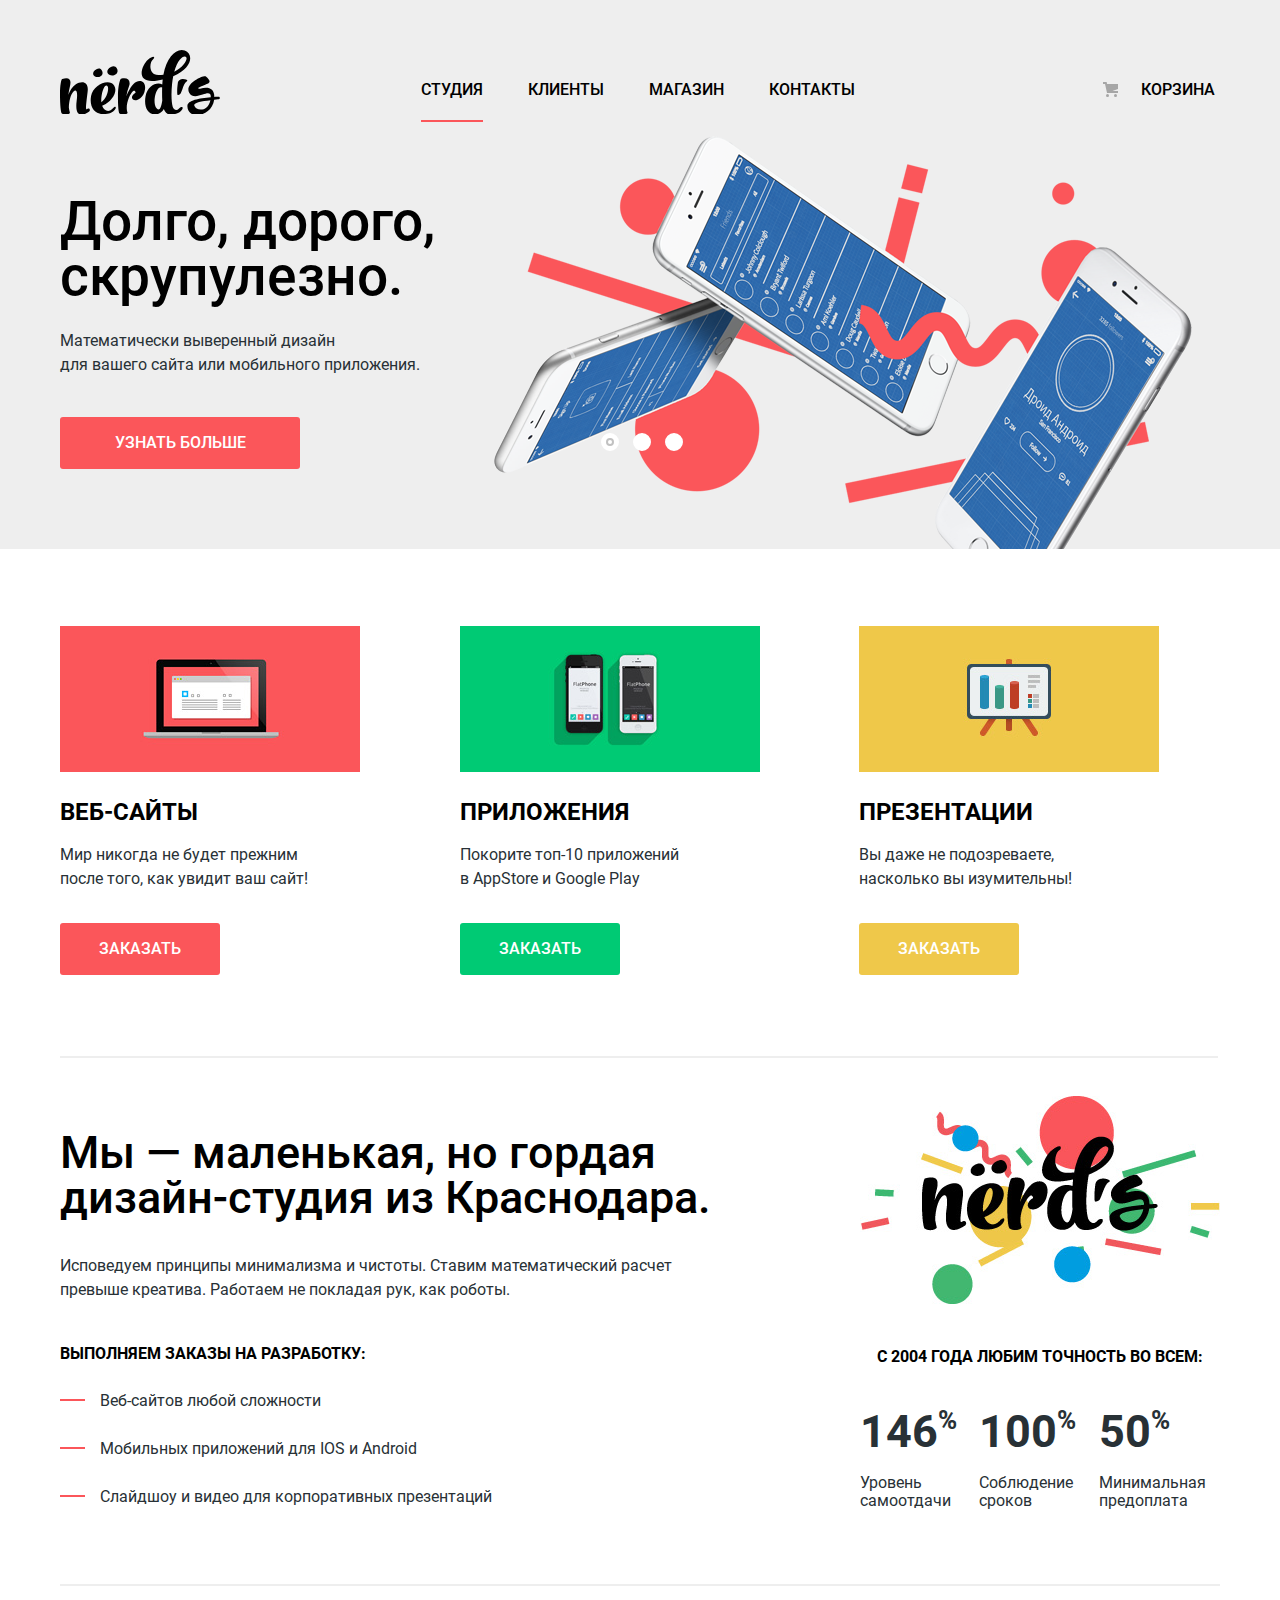
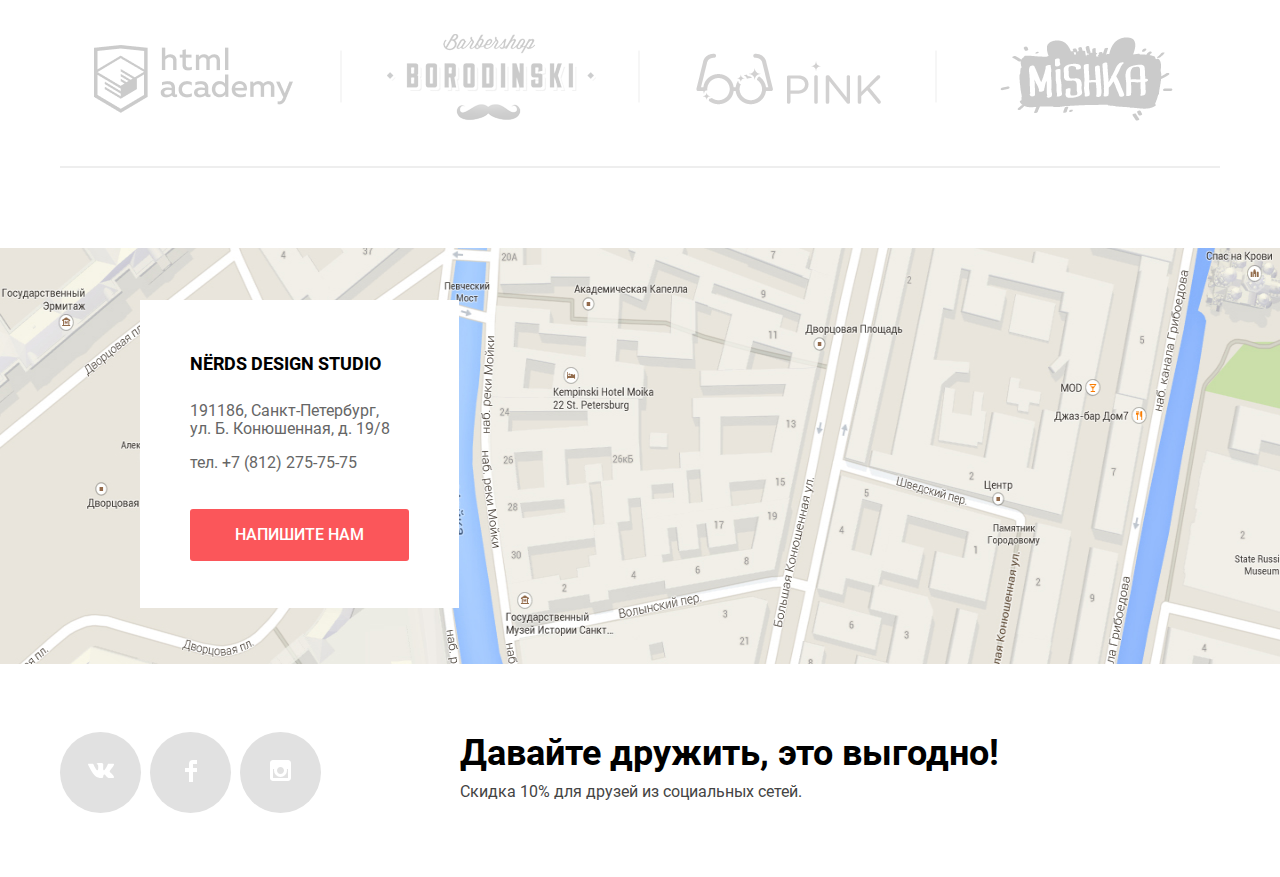
==== commit 26be3b2e: "041120" ====
--- a/index.html
+++ b/index.html
@@ -153,17 +153,19 @@
         </ul>
       </section> <!-- width-wrapper -->
       <section class="map">
-        <section class="info-box">
-          <h2 class="info-box-item">nёrds design studio</h2>
-          <p class="info-text">191186, Санкт-Петербург, ул.&nbsp;Б.&nbsp;Конюшенная, д. 19/8</p>
-          <a href="tel:+78122757575" class="superphone">тел. +7 (812) 275-75-75</a>
-          <a class="write-us-btn" href="">напишите нам</a>
-        </section>
+        <div class="info-wrapper">
+          <section class="info-box">
+            <h2 class="info-box-item">nёrds design studio</h2>
+            <p class="info-text">191186, Санкт-Петербург, ул.&nbsp;Б.&nbsp;Конюшенная, д. 19/8</p>
+            <a href="tel:+78122757575" class="superphone">тел. +7 (812) 275-75-75</a>
+            <a class="write-us-btn" href="">напишите нам</a>
+          </section>
+        </div>
         <h2 class="visually-hidden">Как до нас добраться (карта)</h2>
-        <img class="map-hidden" src="img/group-map.jpg" height="416" alt="191186, Санкт-Петербург, ул. Б. Конюшенная ул., дом 19/8">
+        <img class="map-hidden" src="img/group-map.jpg" height="416" width="1440" alt="191186, Санкт-Петербург, ул. Б. Конюшенная ул., дом 19/8">
         <iframe class="map-visual"
           src="https://www.google.com/maps/embed?pb=!1m18!1m12!1m3!1d1998.6037872533277!2d30.320858716096975!3d59.93871648187614!2m3!1f0!2f0!3f0!3m2!1i1024!2i768!4f13.1!3m3!1m2!1s0x4696310fca145cc1%3A0x42b32648d8238007!2z0JHQvtC70YzRiNCw0Y8g0JrQvtC90Y7RiNC10L3QvdCw0Y8g0YPQuy4sIDE5LzgsINCh0LDQvdC60YIt0J_QtdGC0LXRgNCx0YPRgNCzLCAxOTExODY!5e0!3m2!1sru!2sru!4v1602941479708!5m2!1sru!2sru"
-          height="416" style="border:0;" allowfullscreen="" aria-hidden="false" tabindex="0"></iframe>
+          style="border:0;" allowfullscreen="" aria-hidden="false" tabindex="0"></iframe>
       </section>
     </main>
     <footer>
--- a/css/style.css
+++ b/css/style.css
@@ -224,6 +224,13 @@
   margin-bottom: 0px;
 }
 
+.info-wrapper {
+  margin-left: 0px;
+  margin-right: auto;
+  margin-top: 0px;
+  margin-bottom: 0px;
+}
+
 .products {
   max-width: 1160px;
   margin-left: auto;
@@ -596,12 +603,12 @@
 
 .about-company::before {
   position: absolute;
-  background-color: var(-first-grey);
+  background-color: var(--first-grey);
   display: block;
   content: "";
   width: 1158px;
   height: 2px;
-  top: -70px;
+  top: -74px;
   left: 0px;
 }
 
@@ -651,7 +658,7 @@
   font-weight: bold;
   font-size: 36px;
   line-height: 36px;
-  margin-top: 75px;
+  margin-top: 71px;
   margin-bottom: 10px;
 }
 
@@ -892,7 +899,6 @@
 
 .catalog-item {
   background-color: var(--basic-extra-light);
-  box-shadow: 0 0 10px rgba(0, 0, 0, 0.1);
   display: block;
   height: 100%;
   width: auto;
@@ -1210,14 +1216,22 @@
 .map {
   margin-top: 80px;
   position: relative;
+  max-width: 1440px;
+  max-height: 416px;
+  margin-left: auto;
+  margin-right: auto;
+  /* outline: 2px solid red; */
 }
 
 .map-visual {
   width: 100%;
+  height: 416px;
+  /* display: none; */
 }
 
 .map-hidden {
-  width: 100%;
+  height: 416px;
+  width: 1440px;
   position: absolute;
   z-index: -1;
   top: 0;
@@ -1226,7 +1240,9 @@
 
 .map-inner-page {
   margin-top: 62px;
-  margin-left: 0px;
+  max-width: 1440px;
+  margin-left: auto;
+  margin-right: auto;
   position: relative;
 }
 
@@ -1239,7 +1255,7 @@
   background-color: var(--white);
   width: 319px;
   height: 308px;
-  left: 180px;
+  left: 140px;
   bottom: 56px;
 }
 
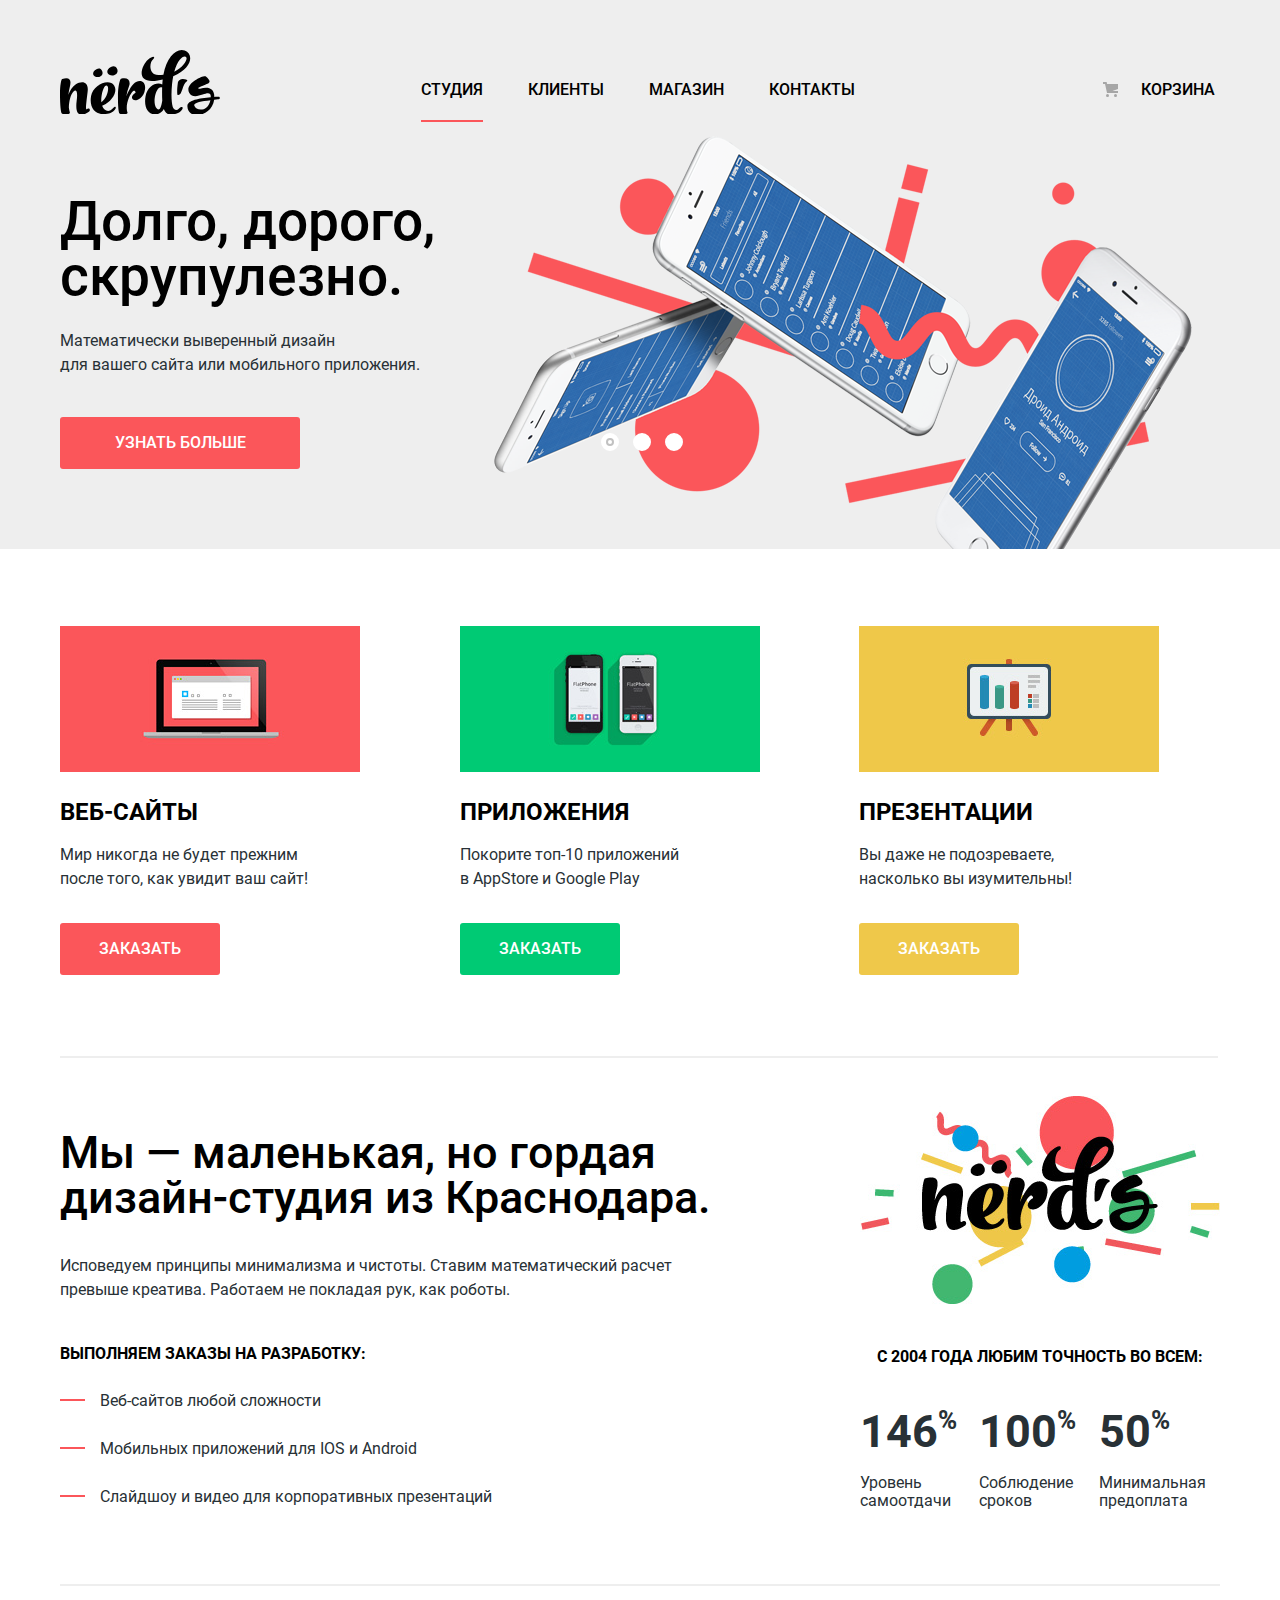
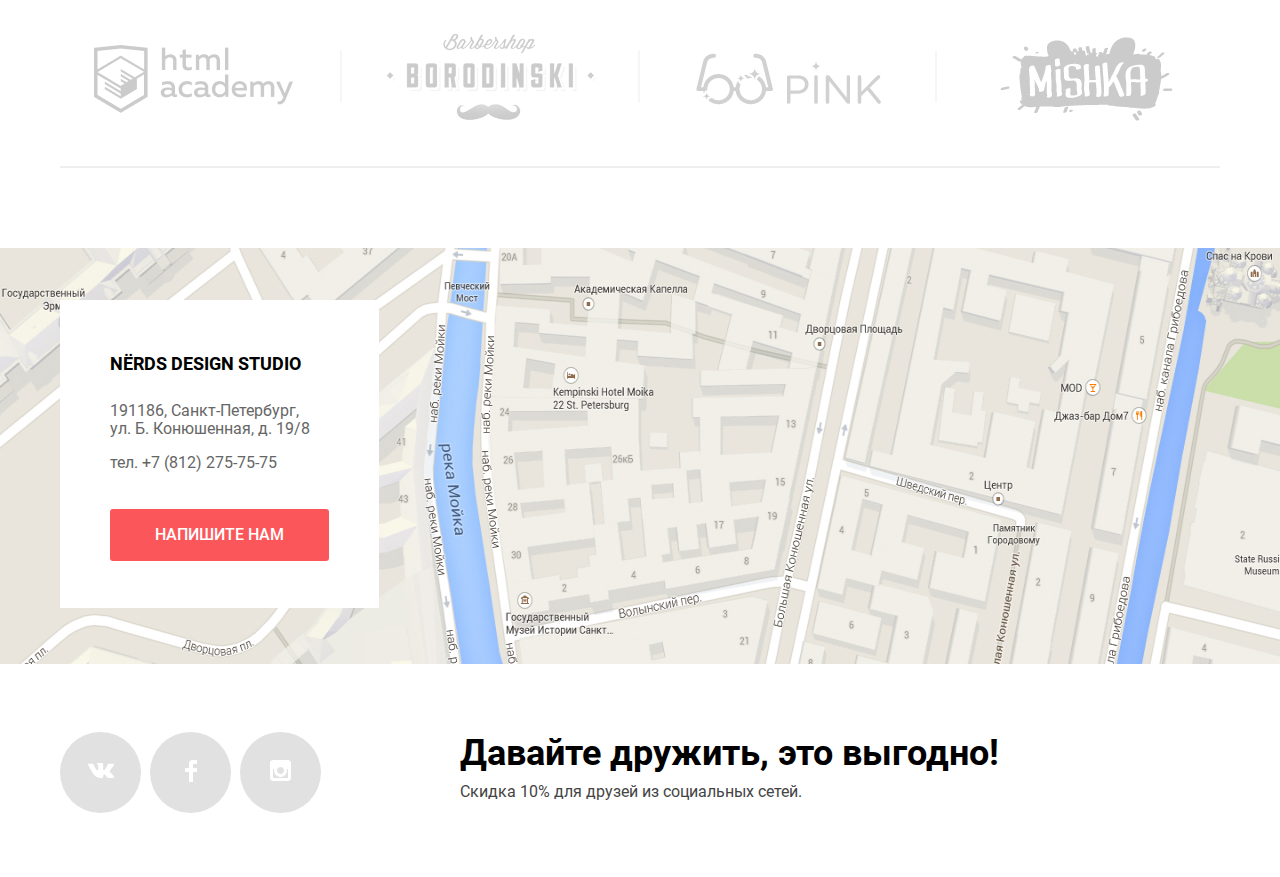
==== commit d97e65ce: "051120" ====
--- a/index.html
+++ b/index.html
@@ -152,21 +152,23 @@
           </li>
         </ul>
       </section> <!-- width-wrapper -->
+
       <section class="map">
-        <div class="info-wrapper">
-          <section class="info-box">
-            <h2 class="info-box-item">nёrds design studio</h2>
-            <p class="info-text">191186, Санкт-Петербург, ул.&nbsp;Б.&nbsp;Конюшенная, д. 19/8</p>
-            <a href="tel:+78122757575" class="superphone">тел. +7 (812) 275-75-75</a>
-            <a class="write-us-btn" href="">напишите нам</a>
-          </section>
+        <div class="width-wrapper">
+          <div class="info-wrapper">
+            <section class="info-box">
+              <h2 class="info-box-item">nёrds design studio</h2>
+              <p class="info-text">191186, Санкт-Петербург, ул.&nbsp;Б.&nbsp;Конюшенная, д. 19/8</p>
+              <a href="tel:+78122757575" class="superphone">тел. +7 (812) 275-75-75</a>
+              <a class="write-us-btn" href="">напишите нам</a>
+            </section>
+          </div>
         </div>
         <h2 class="visually-hidden">Как до нас добраться (карта)</h2>
-        <img class="map-hidden" src="img/group-map.jpg" height="416" width="1440" alt="191186, Санкт-Петербург, ул. Б. Конюшенная ул., дом 19/8">
+        <img class="map-hidden" src="img/group-map.jpg" height="416" alt="191186, Санкт-Петербург, ул. Б. Конюшенная ул., дом 19/8">
         <iframe class="map-visual"
           src="https://www.google.com/maps/embed?pb=!1m18!1m12!1m3!1d1998.6037872533277!2d30.320858716096975!3d59.93871648187614!2m3!1f0!2f0!3f0!3m2!1i1024!2i768!4f13.1!3m3!1m2!1s0x4696310fca145cc1%3A0x42b32648d8238007!2z0JHQvtC70YzRiNCw0Y8g0JrQvtC90Y7RiNC10L3QvdCw0Y8g0YPQuy4sIDE5LzgsINCh0LDQvdC60YIt0J_QtdGC0LXRgNCx0YPRgNCzLCAxOTExODY!5e0!3m2!1sru!2sru!4v1602941479708!5m2!1sru!2sru"
-          style="border:0;" allowfullscreen="" aria-hidden="false" tabindex="0"></iframe>
-      </section>
+          style="border:0;" allowfullscreen="" aria-hidden="false" tabindex="0"></iframe </section>
     </main>
     <footer>
       <div class="container-footer">
--- a/css/style.css
+++ b/css/style.css
@@ -225,10 +225,12 @@
 }
 
 .info-wrapper {
-  margin-left: 0px;
-  margin-right: auto;
-  margin-top: 0px;
-  margin-bottom: 0px;
+  top: 0;
+/* left: 50%;
+transform: transalteX(-50%); */
+width: 100%;
+height: 100%;
+position: absolute;
 }
 
 .products {
@@ -1216,22 +1218,18 @@
 .map {
   margin-top: 80px;
   position: relative;
-  max-width: 1440px;
-  max-height: 416px;
-  margin-left: auto;
-  margin-right: auto;
-  /* outline: 2px solid red; */
+  width: 100%;
+  height: 416px;
 }
 
 .map-visual {
   width: 100%;
   height: 416px;
-  /* display: none; */
 }
 
 .map-hidden {
   height: 416px;
-  width: 1440px;
+  width: 100%;
   position: absolute;
   z-index: -1;
   top: 0;
@@ -1240,10 +1238,9 @@
 
 .map-inner-page {
   margin-top: 62px;
-  max-width: 1440px;
-  margin-left: auto;
-  margin-right: auto;
   position: relative;
+  width: 100%;
+  height: 416px;
 }
 
 .illustration-width {
@@ -1255,7 +1252,7 @@
   background-color: var(--white);
   width: 319px;
   height: 308px;
-  left: 140px;
+  left: 0px;
   bottom: 56px;
 }
 
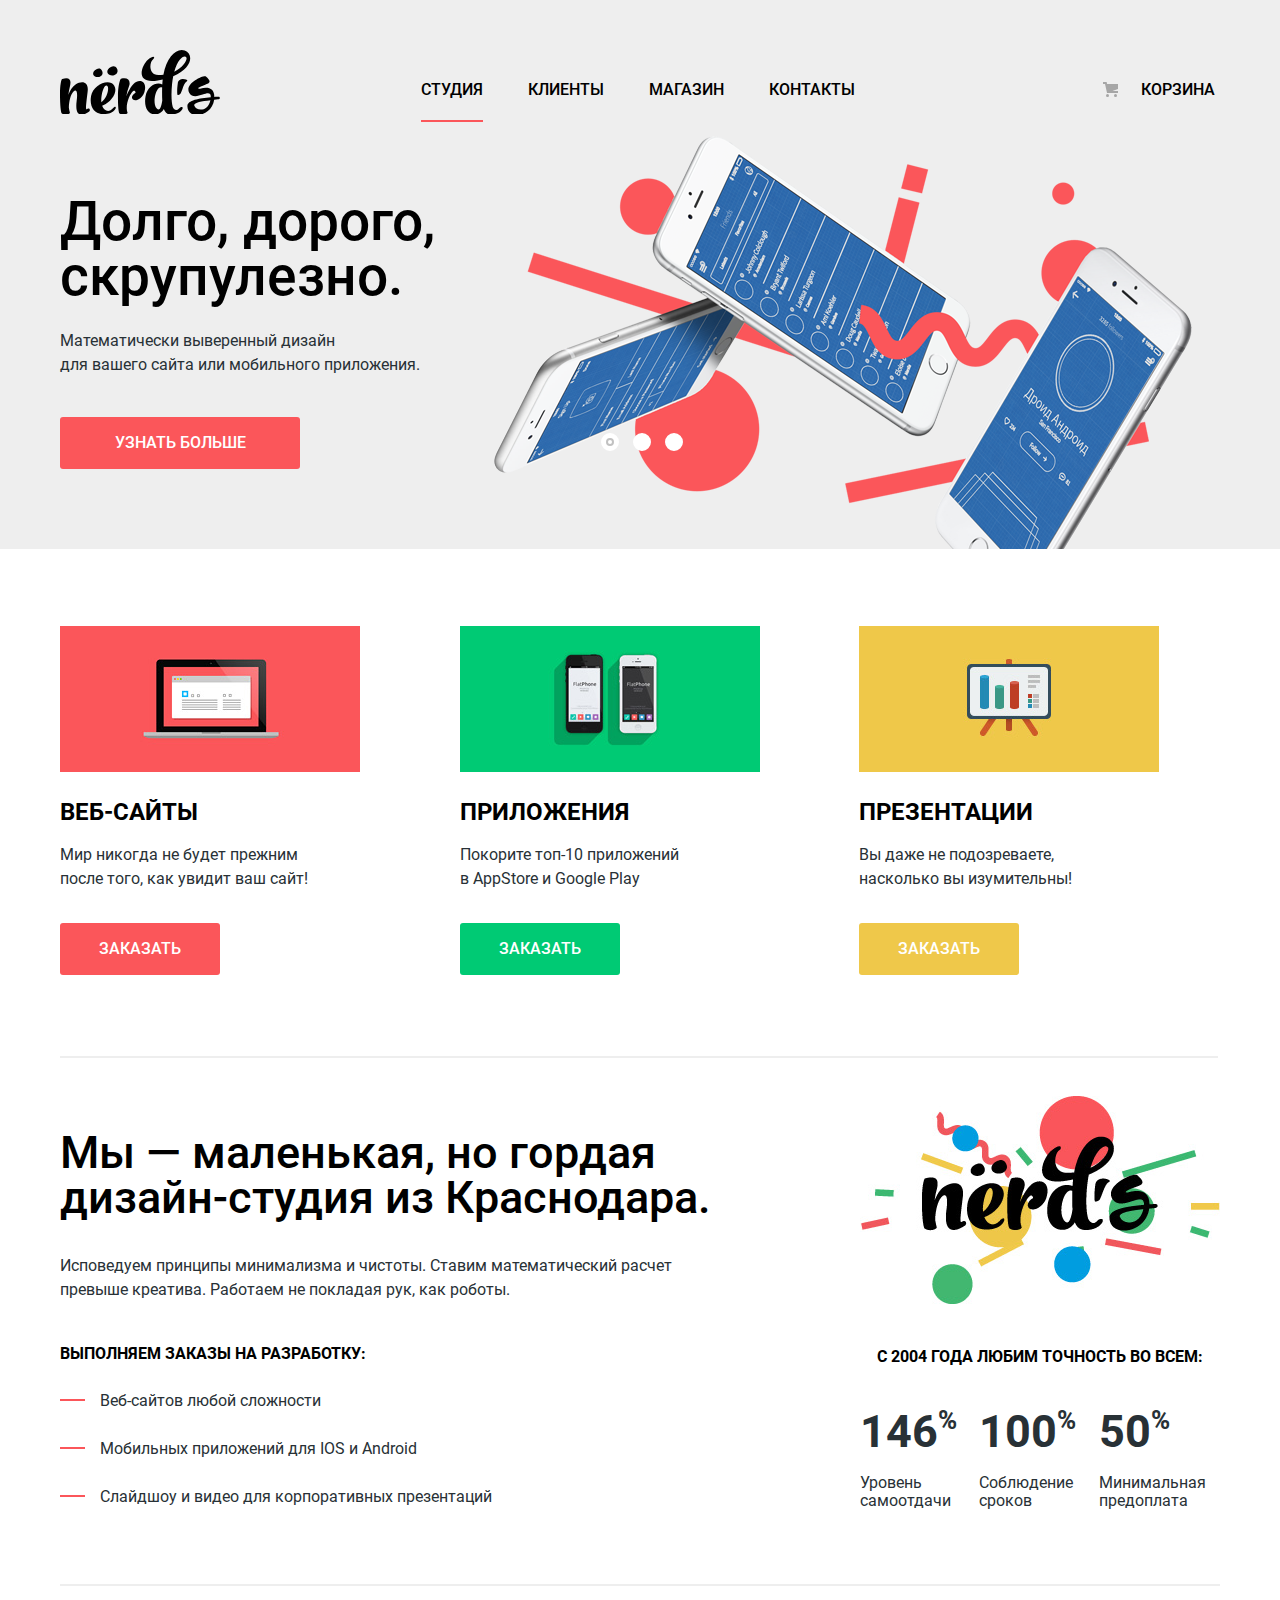
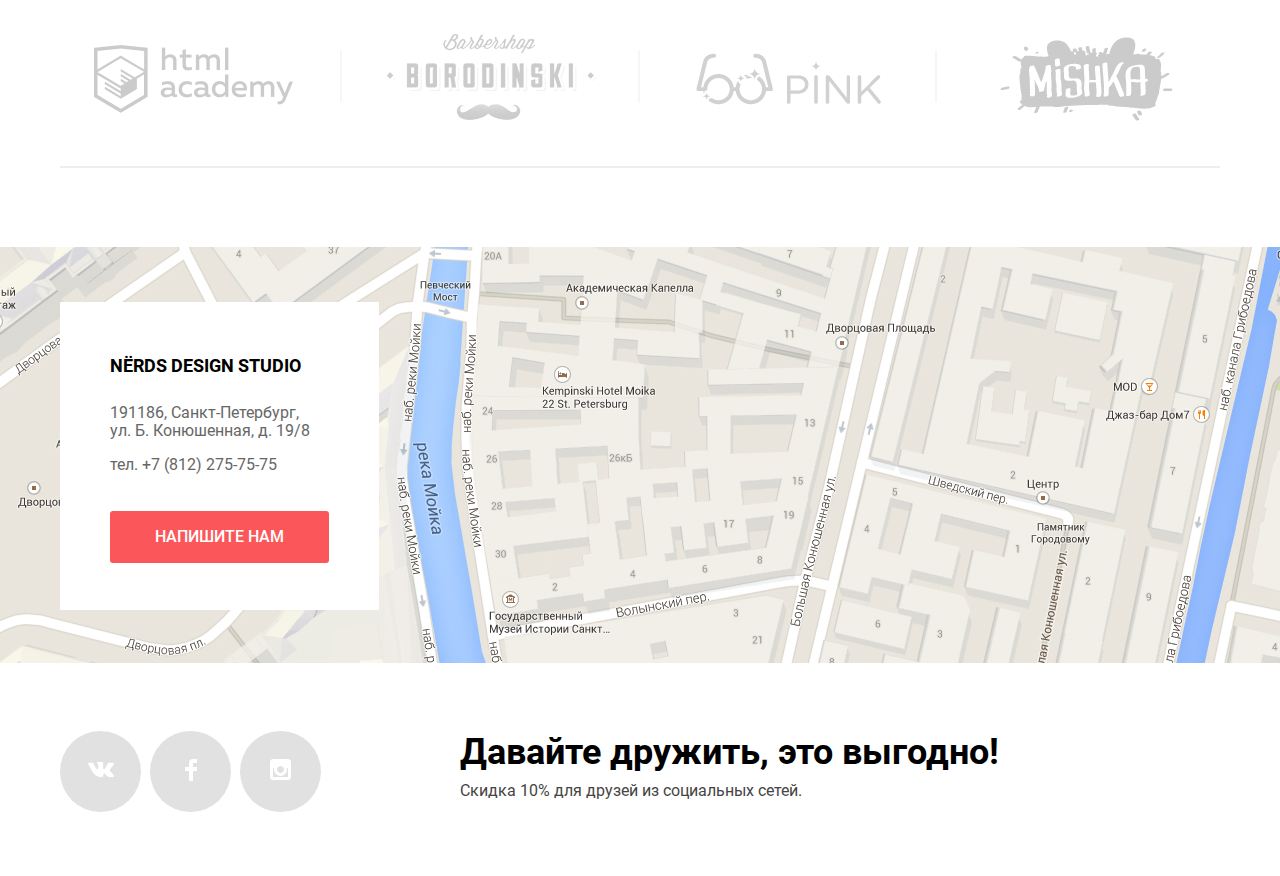
==== commit 0267562f: "061120" ====
--- a/index.html
+++ b/index.html
@@ -7,7 +7,7 @@
   <meta name="viewport" content="width=device-width, initial-scale=1">
   <title>HTML Academy: Nerds</title>
   <link href="css/normalize.css" rel="stylesheet">
-  <link href="css/style.css" rel="stylesheet">
+  <link href="css/style.min.css" rel="stylesheet">
 </head>
 
 <body>
--- a/css/style.min.css
+++ b/css/style.min.css
@@ -0,0 +1 @@
+@-webkit-keyframes bounce{0%{transform:translateY(-2000px)}70%{transform:translateY(30px)}90%{transform:translateY(-10px)}to{transform:translateY(0)}}@keyframes bounce{0%{transform:translateY(-2000px)}70%{transform:translateY(30px)}90%{transform:translateY(-10px)}to{transform:translateY(0)}}@-webkit-keyframes shake{0%,to{transform:translateX(0)}10%,30%,50%,70%,90%{transform:translateX(-10px)}20%,40%,60%,80%{transform:translateX(10px)}}@keyframes shake{0%,to{transform:translateX(0)}10%,30%,50%,70%,90%{transform:translateX(-10px)}20%,40%,60%,80%{transform:translateX(10px)}}@font-face{font-family:'Roboto';font-style:normal;font-weight:400;src:url(../fonts/roboto.woff2) format('woff2'),url(../fonts/roboto.woff) format('woff')}@font-face{font-family:'Roboto';font-style:normal;font-weight:500;src:url(../fonts/robotomedium.woff2) format('woff2'),url(../fonts/robotomedium.woff) format('woff')}@font-face{font-family:'Roboto';font-style:normal;font-weight:700;src:url(../fonts/robotobold.woff2) format('woff2'),url(../fonts/robotobold.woff) format('woff')}:root{--basic-red: #FB565A;--red: #E74246;--dark-red: #D7373B;--basic-green: #00CA74;--green: #00BC6C;--dark-green: #00AA62;--basic-yellow: #EFC84A;--yellow: #EAB534;--dark-yellow: #E5A722;--white: #FFFFFF;--black: #000000;--antracit: #283136;--first-grey: #EEEEEE;--grey: #DFDFDF;--basic-grey: #D7DCDE;--dark-grey: #D5D5D5;--telegrey: #888888;--light-grey: #E1E1E1;--silver: #B4B9BB;--super-grey: #DBDBDB;--dark-blue: #444444;--perlamutr: #A6A6A6;--mouse-grey: #666666;--blue-elise: #f1f1f1;--aluminium: #ababab;--light-telegrey: #cfcfcf}body{min-width:1160px;margin:0;padding:0;font-family:"Roboto","Arial",sans-serif;font-size:16px;line-height:18px;color:var(--black);background-color:var(--white)}a{text-decoration:none}img{max-width:100%;height:auto}.page-body{min-height:100%;display:grid;grid-template-rows:-webkit-min-content 1fr -webkit-min-content;grid-template-rows:min-content 1fr min-content;align-content:start}.main-header{background-color:var(--first-grey)}.main-navigation{display:grid;grid-template-columns:160px 1fr;-moz-column-gap:201px;column-gap:201px;margin:49px auto 0;max-width:1160px}.logo{width:160px;height:65px}.logo:active path{fill:var(--perlamutr)}.logo-item:hover path{fill:var(--black)}.logo-item:active path{fill:var(--perlamutr)}.site-navigation{list-style:none;display:flex;padding:0;margin:0;flex-wrap:wrap}.inner-main-header{background-color:var(--first-grey);margin:0;padding:0}.main-menu-items{display:block;color:var(--black)}.main-menu-items:hover{color:var(--basic-red)}.main-menu-current,.main-menu-items,.main-menu-items:active,.main-menu-items:hover{font-size:16px;line-height:30px;text-transform:uppercase;font-weight:500}.main-menu-items:active{opacity:.3;color:var(--black)}.main-menu-current{border-bottom:2px solid var(--basic-red)}.current-page{position:relative}.current-page::after{position:absolute;background-color:var(--basic-red);display:block;content:"";width:100%;height:2px;bottom:-17px;left:0;z-index:1}.about-company-btn{text-align:center;display:inline-block;width:240px;text-transform:uppercase;color:var(--white);background:var(--basic-red);border-radius:3px;margin-bottom:80px;box-sizing:border-box;padding-top:17px;padding-bottom:17px;font-weight:500;vertical-align:middle}.about-company-btn:hover{background:var(--red)}.about-company-btn:active{background:var(--dark-red)}.main-wrapper{background-color:var(--first-grey);margin-top:0}.width-wrapper{position:relative;margin-left:auto;margin-right:auto;max-width:1160px;margin-bottom:0}.info-wrapper{left:0;top:0;width:100%;height:100%;position:absolute}.products{max-width:1160px;margin-left:auto;margin-right:auto;margin-top:0;padding-top:77px}.product-list{display:grid;grid-template-columns:1fr 1fr 1fr;list-style:none;-moz-column-gap:39px;column-gap:39px;padding:0;margin:0}.product-item{display:flex;flex-direction:column;max-width:300px;margin:0;padding:0}.advantage-btn{display:inline-block;width:160px;height:100%;text-align:center;text-transform:uppercase;border-radius:3px;color:var(--white);margin-top:32px;box-sizing:border-box;padding-top:17px;padding-bottom:17px;font-weight:500;vertical-align:middle}.advantage-btn-red{background:var(--basic-red)}.advantage-btn-red:hover{background:var(--red)}.advantage-btn-red:active{background:var(--dark-red)}.advantage-btn-green{background:var(--basic-green)}.advantage-btn-green:hover{background:var(--green)}.advantage-btn-green:active{background:var(--dark-green)}.advantage-btn-yellow{background:var(--basic-yellow)}.advantage-btn-yellow:hover{background:var(--yellow)}.advantage-btn-yellow:active{background:var(--dark-yellow)}.social-button{width:81px;height:81px;background-color:var(--light-grey);border-radius:50%;display:flex;justify-content:center;align-items:center}.social-button:hover{background:var(--red)}.social-button:active{background:var(--dark-red)}.social-button:active path{fill:var(--basic-grey)}.close-btn{opacity:.6}.close-btn,.close-btn:active,.close-btn:hover{background:var(--basic-red)}.close-btn:active{opacity:.3}.appointment-item input{background-color:var(--white);border:2px solid var(--basic-grey);border-radius:3px}.appointment-item input:hover{border-color:var(--silver)}.appointment-item input:focus{border-color:var(--black)}.appointment-item input:invalid{border-color:var(--red);color:var(--red)}.filter-btn{background-color:var(--first-grey);display:inline-block;width:260px;height:100%;margin-top:27px;border-radius:3px;font-weight:500;font-size:16px;line-height:18px;text-transform:uppercase;border:0;vertical-align:middle;padding-bottom:17px;padding-top:17px}.filter-btn:hover{background-color:var(--grey);border-radius:3px}.filter-btn:active{background-color:var(--dark-grey);border-radius:3px}.filter-item{font-size:16px;line-height:20px;opacity:.6;display:none}.filter-item,.filter-item:hover{color:var(--antracit)}.filter-item:invalid{color:var(--antracit);opacity:.3}.pagination{display:flex}.pagination-list{list-style:none;display:flex;width:443px;padding:0;margin-bottom:0;margin-top:50px}.pagination-item,.pagination-item-current,.pagination-item-next{border-radius:3px;display:inline-block;height:100%;color:var(--black);text-align:center;box-sizing:border-box;font-weight:500;vertical-align:middle}.pagination-item-current{background-color:var(--white);border:3px solid var(--super-grey);min-width:50px;margin-right:11px;padding-top:14px;padding-bottom:14px}.pagination-item,.pagination-item-next{background-color:var(--first-grey);padding-top:17px;padding-bottom:17px}.pagination-item{min-width:50px;margin-right:11px}.pagination-item-next{min-width:260px;text-transform:uppercase}.pagination-item-next:hover{background-color:var(--grey);border-radius:3px}.pagination-item-next:active{background-color:var(--dark-grey);border-radius:3px}.pagination-item:hover{background-color:var(--grey);border-radius:3px}.pagination-item:active{background-color:var(--dark-grey);border-radius:3px}.sort-by{list-style:none;display:flex;flex-wrap:wrap;padding:0;margin-top:0;width:760px}.sort-by li:nth-of-type(2){margin-left:266px;margin-right:25px}.sort-by li:nth-of-type(3){margin-right:25px}.sort-by-item,.sorting{text-transform:uppercase;display:inline-block}.sorting{font-weight:700;font-size:18px;line-height:30px;margin:0;padding:0;vertical-align:top}.sort-by-item{font-size:14px;line-height:18px;opacity:.3;vertical-align:middle}.sort-by-item:hover{opacity:.6}.current-sort,.sort-by-item:active{opacity:1}.visually-hidden{display:none}.principles{padding-top:80px;margin-top:0;margin-bottom:0;font-weight:500;font-size:55px;line-height:55px;max-width:520px}.tagline,.top-ten{color:var(--antracit);font-size:16px;line-height:24px;margin:0;padding:0;max-width:420px}.top-ten{max-width:230px}.slide-tagline{padding-top:25px;padding-bottom:40px}.product-type{font-weight:700;font-size:24px;line-height:30px;text-transform:uppercase;margin:25px 0 16px}.about-company{font-weight:500;font-size:45px;line-height:45px;margin-top:155px;margin-bottom:34px;position:relative}.about-company::before{position:absolute;background-color:var(--first-grey);display:block;content:"";width:1158px;height:2px;top:-74px;left:0}.img-item{margin-top:121px}.services{font-weight:700;font-size:16px;line-height:24px;text-transform:uppercase;margin-top:40px;margin-bottom:23px}.figure{font-weight:700;font-size:45px;line-height:64px;margin-bottom:10px}.percent{font-weight:700;font-size:26px;line-height:40px}.footer-tagline-inner,.footer-tagline-main{font-weight:700;font-size:36px;line-height:36px;margin-top:65px;margin-bottom:10px}.footer-tagline-main{margin-top:71px}.footer-promo{color:var(--dark-blue);font-size:16px;line-height:22px;margin-bottom:74px;margin-top:0;padding:0}.header-item{font-weight:500;font-size:55px;line-height:55px;margin-left:220px;margin-top:80px;margin-bottom:108px;max-width:1160px}.filter-name{font-weight:700;font-size:18px;line-height:30px;text-transform:uppercase;padding-left:0;margin-bottom:15px}.cart{position:relative}.cart::before{content:url(../img/cart-icon.svg);position:absolute;width:15px;height:15px;top:2px;right:97px}.index-columns{display:grid;list-style:none;-moz-column-gap:149px;column-gap:149px;grid-template-columns:651px 360px;margin:0;padding:0}.approach{font-weight:700;font-size:16px;line-height:24px;text-transform:uppercase;text-align:center;margin-top:37px;margin-bottom:31px}.feature-items{display:grid;grid-template-columns:119px 120px 1fr;list-style:none;padding:0;margin:0}.approach-items{display:flex;flex-direction:column;text-align:left;color:var(--antracit);font-size:16px;line-height:18px;padding:0;margin:0}.percent{vertical-align:top}.tagline-list{list-style:none}.tag-items{margin-bottom:24px;position:relative}.tag-items::before{position:absolute;background-color:var(--basic-red);display:block;content:"";width:25px;height:2px;top:10px;left:-40px}.tagline-list:last-child{margin-bottom:75px}.logo-list{list-style:none;display:flex;flex-wrap:wrap;justify-content:space-between;padding-top:45px;padding-bottom:35px;padding-left:0;margin:0;border-top:2px solid var(--first-grey);border-bottom:2px solid var(--first-grey)}.logo-item{width:23%;height:100px;display:flex;justify-content:center;align-items:center;position:relative;margin-top:0;margin-bottom:0}.logo-block{opacity:.2}.logo-block:hover{opacity:1}.logo-block:active{opacity:.1}.logo-item::after{position:absolute;background-color:var(--first-grey);display:block;content:"";width:52px;height:1px;top:45px;right:-40px;transform:rotate(-90deg)}.logo-item:last-of-type::after{display:none}.container-footer{display:grid;grid-template-columns:261px 1fr;-moz-column-gap:139px;column-gap:139px;margin-left:auto;margin-right:auto;max-width:1160px;align-items:center}.social-nets{display:flex;list-style:none;justify-content:space-between;padding:0;margin-top:20px}.slider-list{list-style:none;margin:0;padding:0}.slider{position:relative}.page-catalog{display:grid;grid-template-columns:260px 1fr;-moz-column-gap:140px;column-gap:140px;margin-left:auto;margin-right:auto;padding-top:57px;max-width:1160px;margin-bottom:0;padding-bottom:0}.catalog-results{display:flex;flex-direction:column;padding:0;margin:0}.catalog-list{list-style:none;display:grid;grid-template-columns:360px 360px;-moz-column-gap:38px;column-gap:38px;row-gap:66px;padding:69px 0 0;margin:0;width:760px;height:auto}.catalog-block{position:absolute;bottom:0;left:0;width:100%;background-color:var(--first-grey);border-radius:3px;display:none}.catalog-item{background-color:var(--basic-extra-light);display:block;height:100%;width:auto;position:relative}.catalog-item:hover .catalog-block{display:block}.catalog-item::before{position:absolute;content:url(../img/browser.svg);top:-40px;right:0;opacity:.12}.catalog-item:hover::before{opacity:1}.range-item{margin:0;padding:0;border:0}.range-filter{width:260px;margin-top:49px}.range-item legend{font-size:18px;line-height:24px;text-transform:uppercase;font-weight:700}.range-controls{position:relative;height:41px;margin-bottom:15px;padding-top:40px;padding-right:20px;padding-left:20px;background-color:var(--blue-elise);border-radius:5px}.scale{height:2px;background:var(--first-grey)}.bar{width:70%;height:2px;background:var(--basic-green)}.toggle{position:absolute;top:30px;left:0;width:8px;height:8px;padding:2px;background-color:var(--aluminium);border:8px solid var(--white);border-radius:50%;box-shadow:0 2px 1px 0 var(--light-telegrey);cursor:pointer}.toggle-min{left:20px}.toggle-max{left:160px}.price-controls{display:flex;justify-content:space-between}.price-controls label{text-transform:uppercase;font-family:"Roboto","Arial",sans-serif;font-size:16px;line-height:22px}.price-controls input{width:60px;padding:10px;margin-left:10px;text-align:center;color:var(--antracit);border:0;border-radius:5px;background:var(--blue-elise);font-family:inherit;font-size:inherit;line-height:22px}.filter-list{list-style:none;font-size:16px;line-height:19px;padding:0;margin:0}.filter-list-checkbox,.filter-list-radio{display:flex;flex-direction:column;justify-content:space-between;width:190px;padding:0;margin:0}.filter-option{font-size:16px;line-height:19px;color:var(--antracit);padding-left:36px;margin-bottom:22px}.filter-rubber{margin-bottom:15px}.filter-option label{position:relative;display:block}.filter-input-checkbox+label::before{content:url(../img/checkbox-off.svg);position:absolute;top:-2px;left:-35px;width:23px;height:23px}.filter-input-checkbox:checked+label::before,.filter-input-checkbox:checked+label:hover::before{content:url(../img/checkbox-on.svg);position:absolute;top:-2px;left:-35px;width:23px;height:23px}.filter-input-checkbox:checked+label:hover::before{content:url(../img/checkbox-on-hover.svg)}.filter-input-checkbox+label:hover::before{content:url(../img/checkbox-off-hover.svg);position:absolute;top:-2px;left:-35px;width:23px;height:23px}.filter-input-radio+label::before,.filter-input-radio+label:hover::before{content:url(../img/radio-off.svg);position:absolute;top:-2px;left:-35px;width:23px;height:23px}.filter-input-radio+label:hover::before{content:url(../img/radio-off-hover.svg)}.filter-input-radio:checked+label::before,.filter-input-radio:checked+label:hover::before{content:url(../img/radio-on.svg);position:absolute;top:-2px;left:-35px;width:23px;height:23px}.filter-input-radio:checked+label:hover::before{content:url(../img/radio-on-hover.svg)}.filter-input-checkbox+label:disabled::before,.filter-input-radio+label:disabled::before{content:url(../img/radio-off-disabled.svg);position:absolute;top:-2px;left:-35px;width:23px;height:23px}.filter-input-checkbox+label:disabled::before{content:url(../img/checkbox-off-disabled.svg)}.values{color:var(--antracit);font-size:16px;line-height:24px}.site-navigation li{padding-top:26px}.site-navigation li:not(:nth-of-type(5)){margin-right:45px}.site-navigation li:nth-of-type(4){margin-right:286px}.slider-controls{position:absolute;bottom:98px;right:530px;z-index:20;display:flex;width:96px;justify-content:space-around}.slider-controls button{padding:0;width:18px;height:18px;background-color:var(--white);border:2px solid var(--white);border-radius:50%;cursor:pointer}.slider-controls .current{background-color:var(--white);background-image:url(../img/ellipse.svg);background-position:center;background-repeat:no-repeat}.slide{display:none}.slide-current{display:block;min-width:1160px;background-repeat:no-repeat;background-position:bottom right}.expensive,.hardcore,.math{background-color:var(--first-grey);background-image:url(../img/nerds-index-slide1.png)}.hardcore,.math{background-image:url(../img/nerds-index-slide2.png)}.hardcore{background-image:url(../img/slide3-hardcore.png)}.map{margin-top:79px;position:relative}.map,.map-hidden,.map-visual{width:100%;height:416px}.map-hidden{position:absolute;z-index:-1;top:0;left:0;-o-object-fit:cover;object-fit:cover}.map-inner-page{margin-top:62px;position:relative;width:100%;height:416px}.illustration-width{width:100%}.info-box{position:absolute;background-color:var(--white);width:319px;height:308px;left:0;top:55px}.info-box-item{font-weight:700;font-size:18px;line-height:30px;text-transform:uppercase;margin-left:50px;margin-top:49px;padding:0}.info-text,.superphone{margin-left:50px;color:var(--mouse-grey)}.info-text{margin-top:23px;font-size:16px;line-height:18px}.superphone{margin-top:20px}.pop-up label,.superphone,.write-us-btn{font-size:16px;line-height:18px}.write-us-btn{display:inline-block;width:219px;box-sizing:border-box;background-color:var(--basic-red);border-radius:3px;color:var(--white);text-transform:uppercase;font-weight:500;padding-top:17px;padding-bottom:17px;text-align:center;margin-left:50px;margin-top:37px;vertical-align:middle}fieldset{border:0;padding:0;margin:0}.filter-block{margin-top:54px}.filter-features{margin-top:30px}.icon-down{margin-left:47px}.icon-up-grey{margin-left:18px}.pop-up{display:none}.modal-show{display:block;position:fixed;top:50%;left:50%;transform:translate(-50%,-50%);background-color:var(--white);width:960px;height:590px;box-shadow:0 0 10px rgba(0,0,0,.1);-webkit-animation:bounce .6s;animation:bounce .6s}.modal-error{-webkit-animation:shake .6s;animation:shake .6s}.modal-text{font-weight:700;font-size:45px;line-height:53px;margin-left:100px;margin-top:60px}.pop-up label{font-weight:700}.pop-up-container{margin-left:100px;display:flex;flex-wrap:wrap;max-width:761px;height:auto}.pop-up-block{display:flex;flex-direction:column}.pop-up-block input[type=email],.pop-up-block input[type=text]{box-sizing:border-box;width:360px;padding-top:15px;padding-bottom:17px;padding-left:15px;font-size:16px;line-height:18px;color:var(--dark-blue);opacity:.5;border:2px solid var(--basic-grey);border-radius:3%}.pop-up-block input[type=text]:hover{border:2px solid var(--silver)}.pop-up-block input[type=text]:focus{border:2px solid var(--black);color:var(--black);opacity:1}.pop-up-block input[type=email]:invalid{border:2px solid var(--red);color:var(--red)}.pop-up-email{margin-left:35px}.pop-up-item{margin-bottom:10px}.pop-up-text{width:100%;margin-top:20px}.pop-up-block textarea{box-sizing:border-box;width:760px;height:118px;padding-top:15px;padding-left:15px;font-size:16px;line-height:18px;color:var(--dark-blue);opacity:.5;border:2px solid var(--basic-grey);border-radius:2%}.send-btn{text-align:center;display:inline-block;padding:auto;width:259px;height:50px;text-transform:uppercase;color:var(--white);background:var(--basic-red);border-radius:3px;margin-bottom:80px;box-sizing:border-box;margin-left:100px;margin-top:32px;border:0;vertical-align:middle}.pop-up-close{position:absolute;top:70px;right:90px;width:21px;height:21px;border:0;cursor:pointer;background-color:var(--white)}.pop-up-close::after,.pop-up-close::before{content:"";position:absolute;top:10px;left:0;width:26px;height:4px;background-color:var(--basic-red);opacity:30%}.pop-up-close::before{transform:rotate(45deg)}.pop-up-close::after{transform:rotate(-45deg)}.pop-up-close:hover:after,.pop-up-close:hover:before{opacity:100%;background-color:var(--basic-red)}.pop-up-close:active:after,.pop-up-close:active:before{opacity:15%;background-color:var(--basic-red)}.catalog-header{text-transform:uppercase;color:var(--black);font-size:18px;line-height:30px;font-weight:700;margin-left:135px;margin-top:32px}.catalog-header:hover{color:var(--basic-red)}.catalog-header:active{color:var(--black);opacity:40%}.catalog-text{font-size:16px;line-height:18px;color:var(----mouse-grey);text-align:center;max-width:255px;margin:20px auto 33px}.catalog-price{display:inline-block;width:200px;text-align:center;text-transform:uppercase;border-radius:3px;color:var(--white);box-sizing:border-box;padding-top:17px;padding-bottom:17px;font-weight:500;background-color:var(--basic-red);margin-left:80px;margin-bottom:42px;vertical-align:middle}.catalog-price:hover{background:var(--red)}.catalog-price:active{background:var(--dark-red)}.icon-opacity:hover path{fill:var(--perlamutr)}.icon-opacity:active path{fill:var(--black)}
